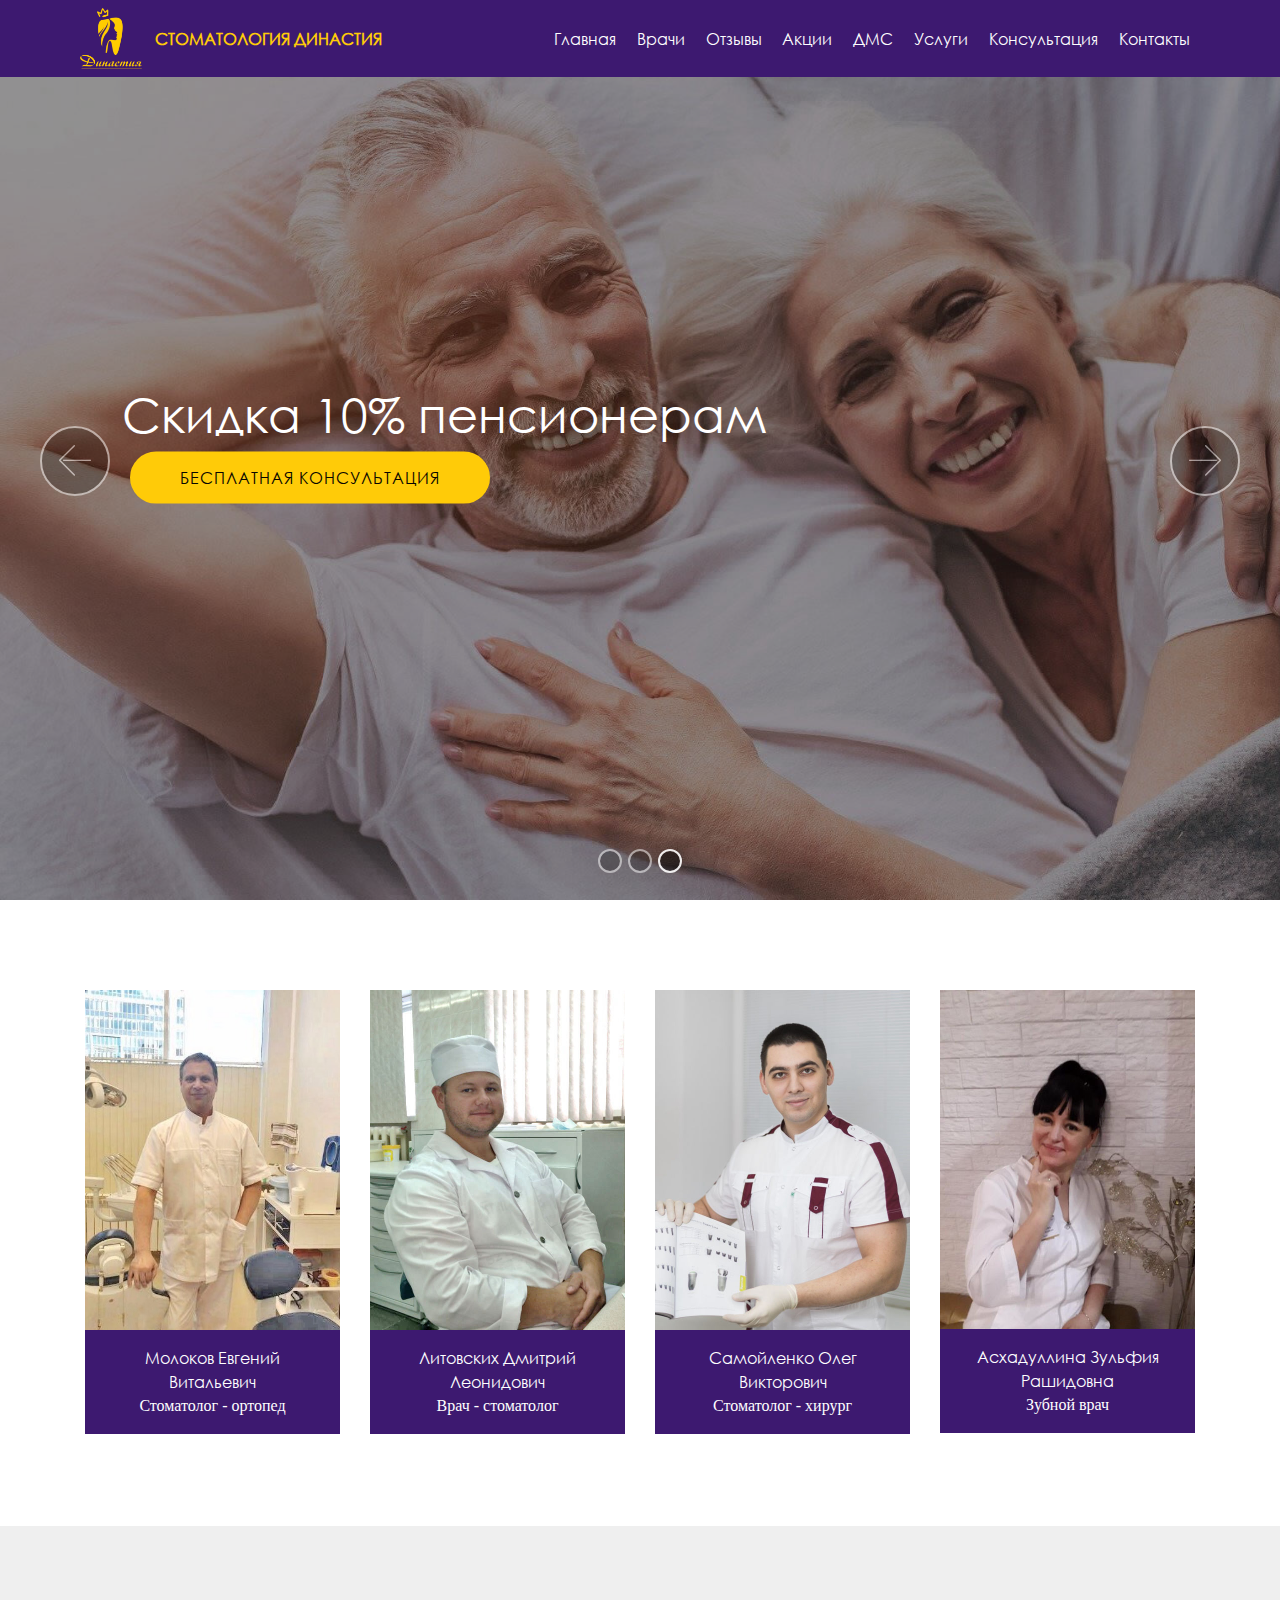
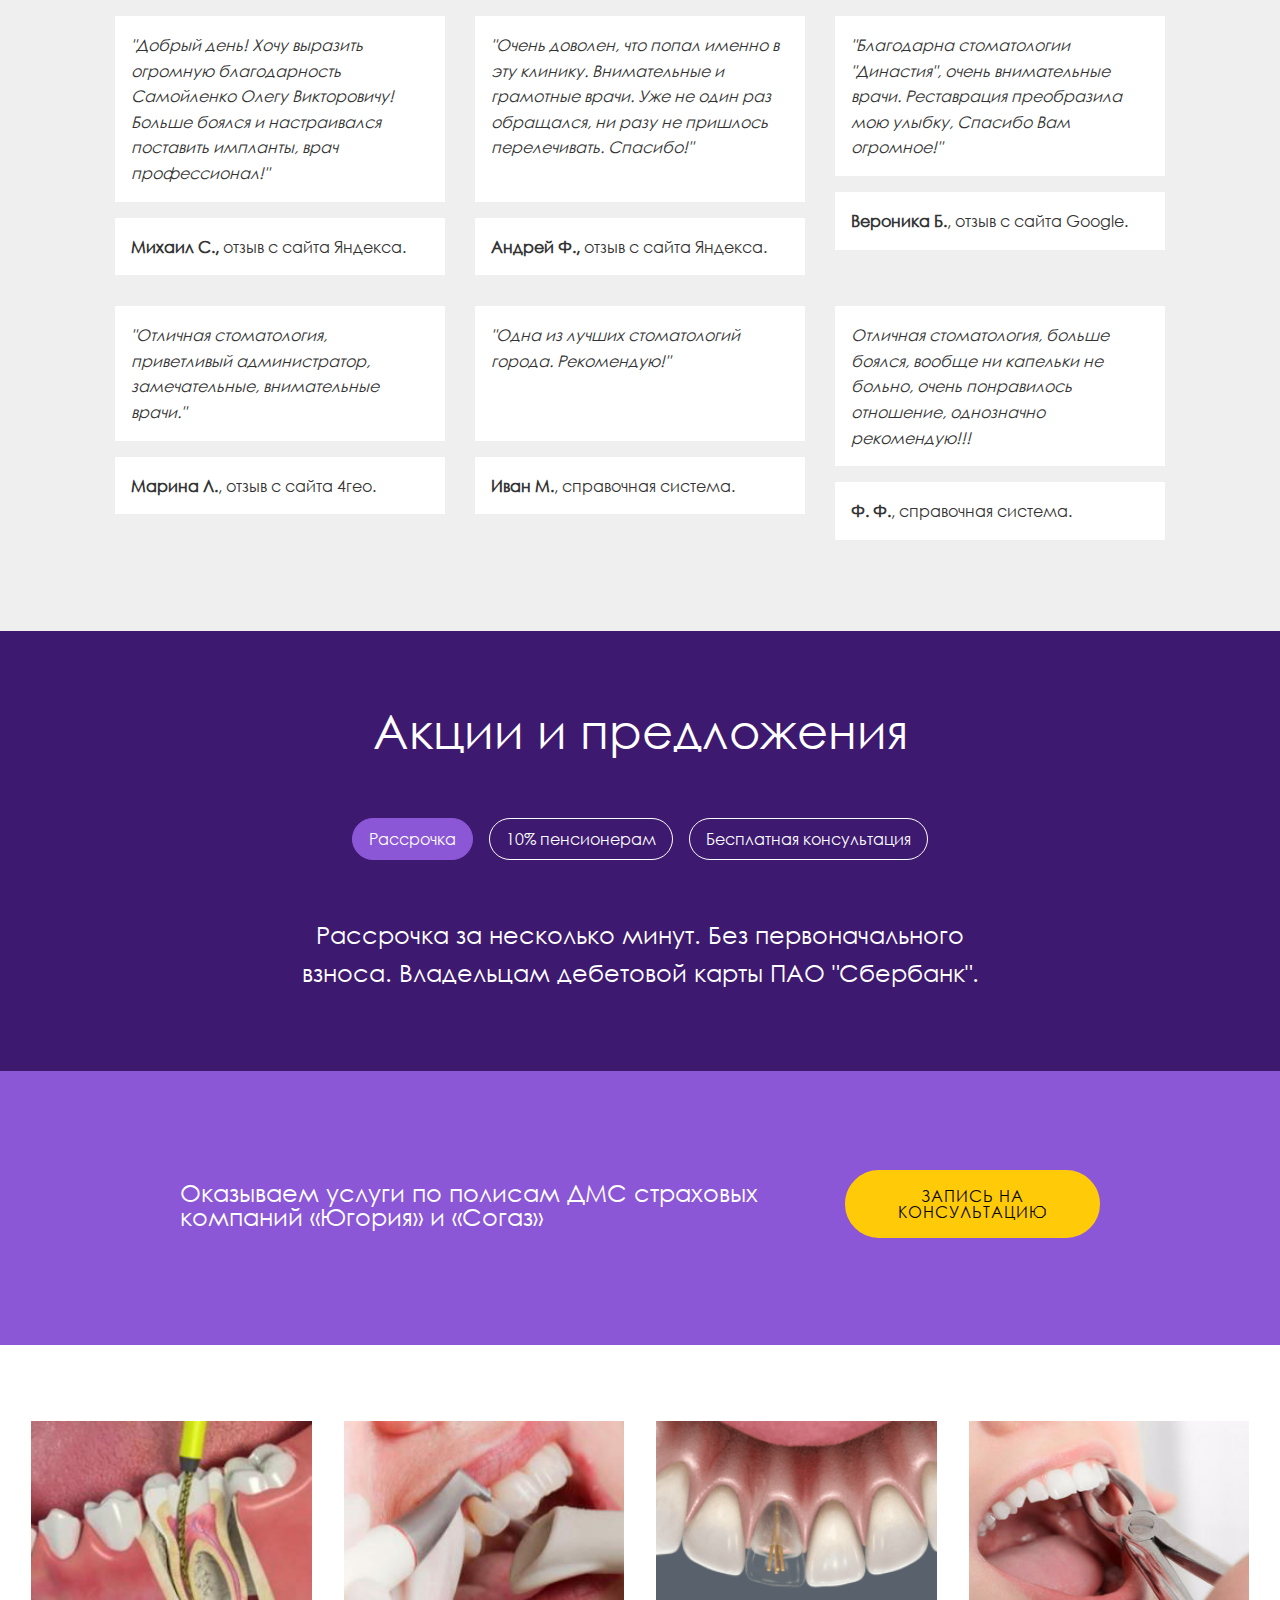
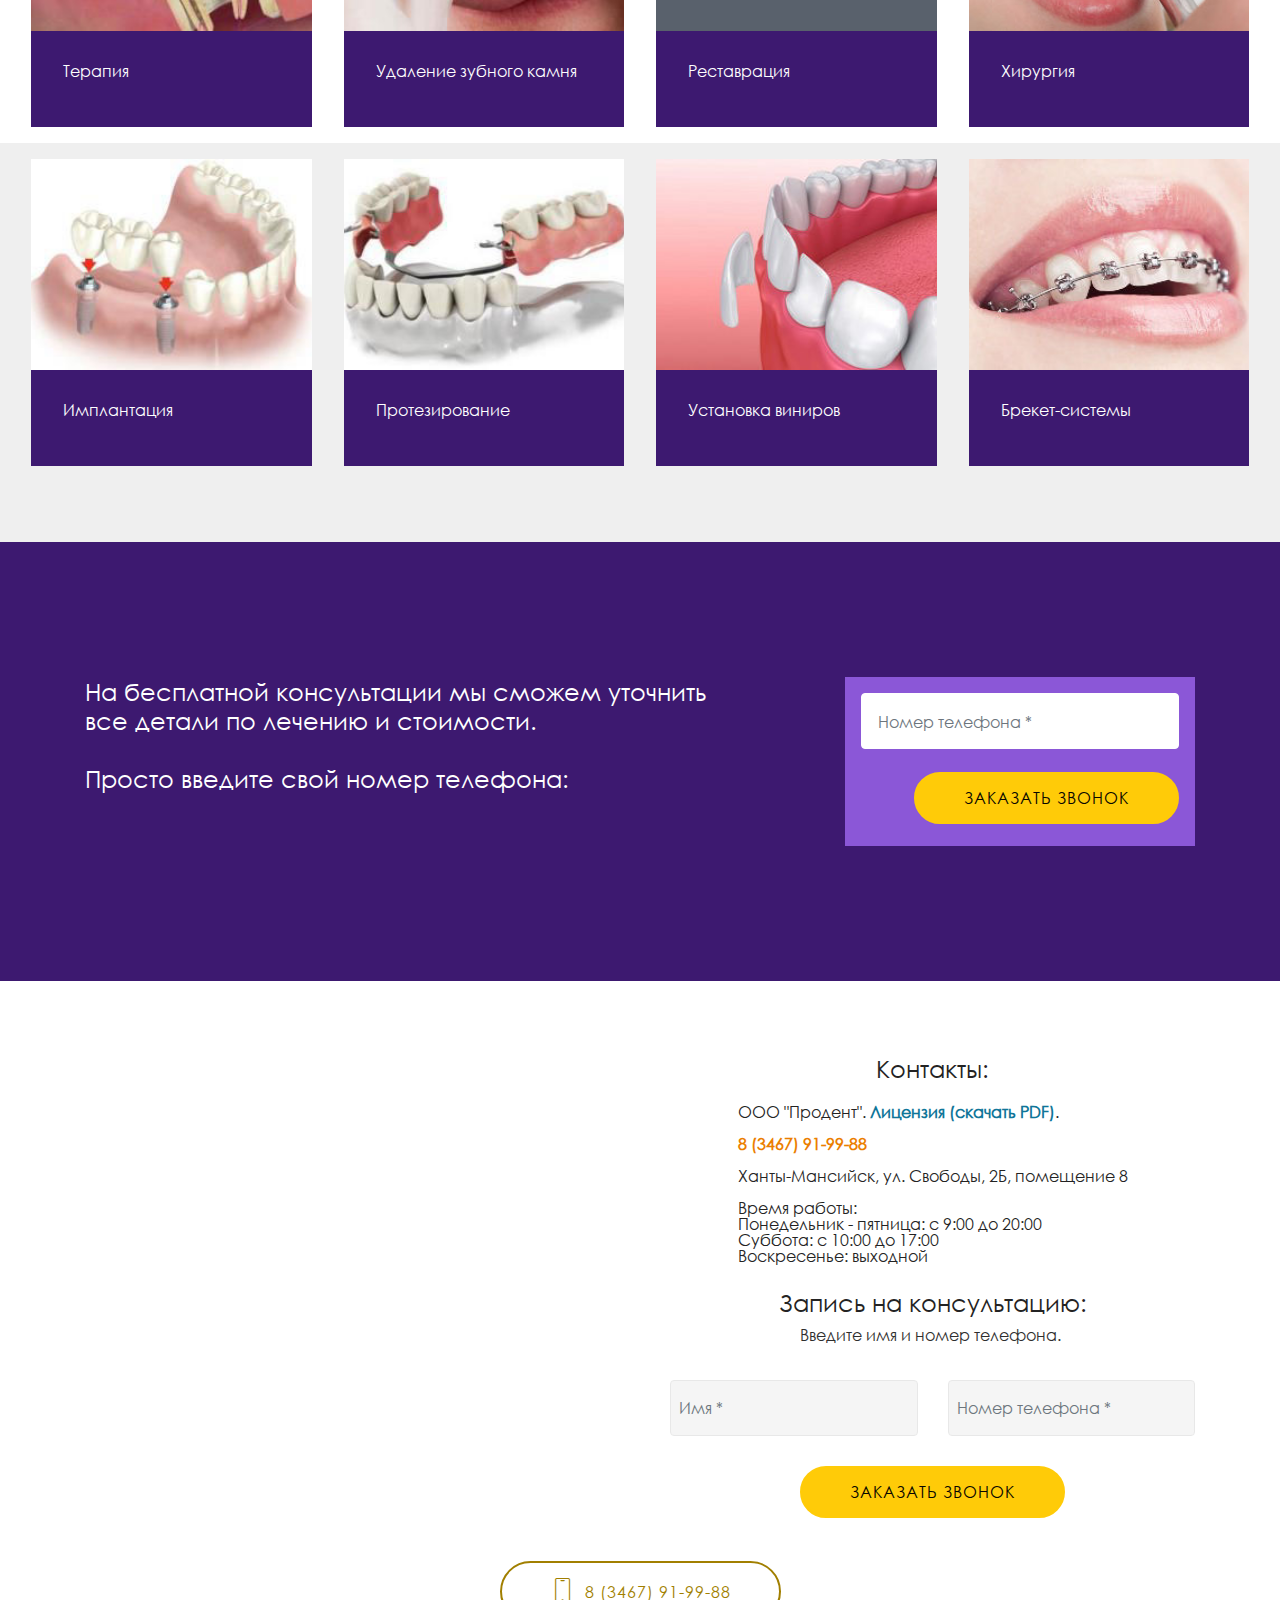
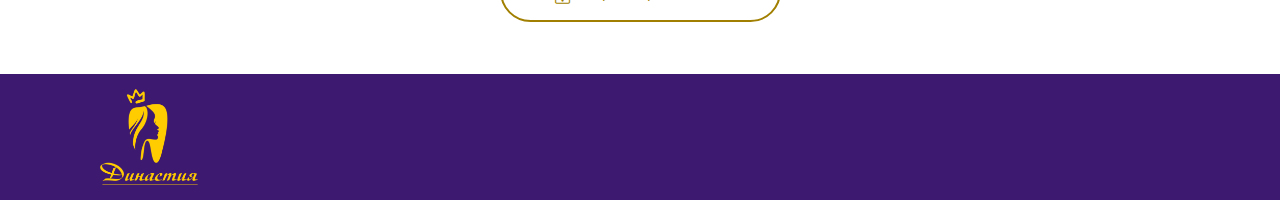
==== index.html @ ac56c7e1 "create github pages" ====
<!DOCTYPE html>
<html  >
<head>
  <!-- Site made with Mobirise Website Builder v4.12.4, https://mobirise.com -->
  <meta charset="UTF-8">
  <meta http-equiv="X-UA-Compatible" content="IE=edge">
  <meta name="generator" content="Mobirise v4.12.4, mobirise.com">
  <meta name="viewport" content="width=device-width, initial-scale=1, minimum-scale=1">
  <link rel="shortcut icon" href="assets/images/l-128x133-3.png" type="image/x-icon">
  <meta name="description" content="Ханты-Мансийская стоматология "Династия" предоставляет услуги по терапии, хирургии, ортопедии и ортодонтии на современном обрудовании с применением качественных материалов.">
  
  
  <title>Стоматология "Династия" Ханты-Мансийск</title>
  <link rel="stylesheet" href="assets/web/assets/mobirise-icons/mobirise-icons.css">
  <link rel="stylesheet" href="assets/bootstrap/css/bootstrap.min.css">
  <link rel="stylesheet" href="assets/bootstrap/css/bootstrap-grid.min.css">
  <link rel="stylesheet" href="assets/bootstrap/css/bootstrap-reboot.min.css">
  <link rel="stylesheet" href="assets/dropdown/css/style.css">
  <link rel="stylesheet" href="assets/tether/tether.min.css">
  <link rel="stylesheet" href="assets/socicon/css/styles.css">
  <link rel="stylesheet" href="assets/theme/css/style.css">
  <link href="assets/fonts/style.css" rel="stylesheet">
  <link rel="preload" as="style" href="assets/mobirise/css/mbr-additional.css"><link rel="stylesheet" href="assets/mobirise/css/mbr-additional.css" type="text/css">
  
  
  
</head>
<body>

<!-- Analytics -->
<!-- Yandex.Metrika counter -->
<script type="text/javascript" >
   (function(m,e,t,r,i,k,a){m[i]=m[i]||function(){(m[i].a=m[i].a||[]).push(arguments)};
   m[i].l=1*new Date();k=e.createElement(t),a=e.getElementsByTagName(t)[0],k.async=1,k.src=r,a.parentNode.insertBefore(k,a)})
   (window, document, "script", "https://mc.yandex.ru/metrika/tag.js", "ym");

   ym(54310071, "init", {
        clickmap:true,
        trackLinks:true,
        accurateTrackBounce:true,
        webvisor:true,
        ecommerce:"dataLayer"
   });
</script>
<noscript><div><img src="https://mc.yandex.ru/watch/54310071" style="position:absolute; left:-9999px;" alt="" /></div></noscript>
<!-- /Yandex.Metrika counter -->
<!-- /Analytics -->


  <section class="menu cid-rsvUxmmOq2" once="menu" id="menu1-9">

    

    <nav class="navbar navbar-expand beta-menu navbar-dropdown align-items-center navbar-fixed-top navbar-toggleable-sm">
        <button class="navbar-toggler navbar-toggler-right" type="button" data-toggle="collapse" data-target="#navbarSupportedContent" aria-controls="navbarSupportedContent" aria-expanded="false" aria-label="Toggle navigation">
            <div class="hamburger">
                <span></span>
                <span></span>
                <span></span>
                <span></span>
            </div>
        </button>
        <div class="menu-logo">
            <div class="navbar-brand">
                <span class="navbar-logo">
                    <a href="#top">
                         <img src="assets/images/yellow-122x120.png" alt="Mobirise" title="" style="height: 3.8rem;">
                    </a>
                </span>
                <span class="navbar-caption-wrap"><a class="navbar-caption text-success display-4" href="#top">
                        СТОМАТОЛОГИЯ ДИНАСТИЯ</a></span>
            </div>
        </div>
        <div class="collapse navbar-collapse" id="navbarSupportedContent">
            <ul class="navbar-nav nav-dropdown nav-right" data-app-modern-menu="true"><li class="nav-item"><a class="nav-link link text-primary display-4" href="index.html#top">Главная</a></li><li class="nav-item"><a class="nav-link link text-primary display-4" href="index.html#team1-4o">
                        
                        Врачи</a></li><li class="nav-item"><a class="nav-link link text-primary display-4" href="index.html#content14-9k">Отзывы</a></li><li class="nav-item"><a class="nav-link link text-primary display-4" href="index.html#tabs1-3w">Акции</a></li><li class="nav-item"><a class="nav-link link text-primary display-4" href="index.html#info1-3p">ДМС</a></li><li class="nav-item"><a class="nav-link link text-primary display-4" href="index.html#features17-aa">Услуги</a></li>
                <li class="nav-item">
                    <a class="nav-link link text-primary display-4" href="index.html#header15-91">Консультация</a>
                </li><li class="nav-item"><a class="nav-link link text-primary display-4" href="index.html#form4-2l">
                        
                        Контакты</a></li></ul>
            
        </div>
    </nav>
</section>

<section class="engine"><a href="https://mobirise.info/u">bootstrap website templates</a></section><section class="carousel slide cid-s3w0rxZr0R" data-interval="false" id="slider1-9s">

    

    <div class="full-screen"><div class="mbr-slider slide carousel" data-keyboard="false" data-ride="carousel" data-interval="8000" data-pause="hover"><ol class="carousel-indicators"><li data-app-prevent-settings="" data-target="#slider1-9s" data-slide-to="0"></li><li data-app-prevent-settings="" data-target="#slider1-9s" data-slide-to="1"></li><li data-app-prevent-settings="" data-target="#slider1-9s" class=" active" data-slide-to="2"></li></ol><div class="carousel-inner" role="listbox"><div class="carousel-item slider-fullscreen-image" data-bg-video-slide="false" style="background-image: url(assets/images/pano01-1921x1080.jpg);"><div class="container container-slide"><div class="image_wrapper"><div class="mbr-overlay" style="opacity: 0.4; background-color: rgb(35, 35, 35);"></div><img src="assets/images/pano01-1921x1080.jpg" alt="" title=""><div class="carousel-caption justify-content-center"><div class="col-10 align-left"><h2 class="mbr-fonts-style display-2">Стоматология в Ханты-Мансийске</h2><p class="lead mbr-text mbr-fonts-style display-5">Качественное и безопасное лечение.</p><div class="mbr-section-btn" buttons="0"><a class="btn display-4 btn-danger" href="index.html#header15-91">БЕСПЛАТНАЯ КОНСУЛЬТАЦИЯ</a>  </div></div></div></div></div></div><div class="carousel-item slider-fullscreen-image" data-bg-video-slide="false" style="background-image: url(assets/images/mbr-1-1920x1280.jpg);"><div class="container container-slide"><div class="image_wrapper"><div class="mbr-overlay" style="opacity: 0.5; background-color: rgb(35, 35, 35);"></div><img src="assets/images/mbr-1-1920x1280.jpg" alt="" title=""><div class="carousel-caption justify-content-center"><div class="col-10 align-left"><h2 class="mbr-fonts-style display-2">Рассрочка за несколько минут</h2><p class="lead mbr-text mbr-fonts-style display-5">Владельцам дебетовой карты ПАО "Сбербанк".<br></p><div class="mbr-section-btn" buttons="0"><a class="btn display-4 btn-success" href="index.html#header15-91">БЕСПЛАТНАЯ КОНСУЛЬТАЦИЯ</a> </div></div></div></div></div></div><div class="carousel-item slider-fullscreen-image active" data-bg-video-slide="false" style="background-image: url(assets/images/mbr-jpg-1906x1070.jpg);"><div class="container container-slide"><div class="image_wrapper"><div class="mbr-overlay" style="opacity: 0.5; background-color: rgb(35, 35, 35);"></div><img src="assets/images/mbr-jpg-1906x1070.jpg" alt="" title=""><div class="carousel-caption justify-content-center"><div class="col-10 align-left"><h2 class="mbr-fonts-style display-2">Скидка 10% пенсионерам</h2><div class="mbr-section-btn" buttons="0"><a class="btn display-4 btn-danger" href="index.html#header15-91">БЕСПЛАТНАЯ КОНСУЛЬТАЦИЯ</a> </div></div></div></div></div></div></div><a data-app-prevent-settings="" class="carousel-control carousel-control-prev" role="button" data-slide="prev" href="#slider1-9s"><span aria-hidden="true" class="mbri-left mbr-iconfont"></span><span class="sr-only">Previous</span></a><a data-app-prevent-settings="" class="carousel-control carousel-control-next" role="button" data-slide="next" href="#slider1-9s"><span aria-hidden="true" class="mbri-right mbr-iconfont"></span><span class="sr-only">Next</span></a></div></div>

</section>

<section class="team1 cid-rujIqwQCPp" id="team1-4o">
    
    
    
    <div class="container align-center">
        
        
        <div class="row media-row">
            
        <div class="team-item col-lg-3 col-md-6">
                <div class="item-image">
                    <img src="assets/images/photo-2020-07-01-15-56-41-510x680.jpeg" alt="Стоматолог ортопед Молоков Ханты-Мансийск" title="Стоматолог ортопед Молоков Ханты-Мансийск">
                </div>
                <div class="item-caption py-3">
                    <div class="item-name px-2">
                        <p class="mbr-fonts-style display-7">Молоков Евгений<br>Витальевич</p>
                    </div>
                    <div class="item-role px-2">
                        <p>Стоматолог - ортопед</p>
                    </div>
                    
                </div>
            </div><div class="team-item col-lg-3 col-md-6">
                <div class="item-image">
                    <img src="assets/images/v2-510x680.jpg" alt="Стоматолог Литовских Ханты-Мансийск" title="Стоматолог Литовских Ханты-Мансийск">
                </div>
                <div class="item-caption py-3">
                    <div class="item-name px-2">
                        <p class="mbr-fonts-style display-7">
                           Литовских Дмитрий Леонидович</p>
                    </div>
                    <div class="item-role px-2">
                        <p>Врач - стоматолог</p>
                    </div>
                    
                </div>
            </div><div class="team-item col-lg-3 col-md-6">
                <div class="item-image">
                    <img src="assets/images/1559738907759-img-4008-8-510x680.jpg" alt="Стоматолог хирург Самойленко Ханты-Мансийск" title="Стоматолог хирург Самойленко Ханты-Мансийск">
                </div>
                <div class="item-caption py-3">
                    <div class="item-name px-2">
                        <p class="mbr-fonts-style display-7">
                           Самойленко Олег Викторович</p>
                    </div>
                    <div class="item-role px-2">
                        <p>Стоматолог - хирург</p>
                    </div>
                    
                </div>
            </div><div class="team-item col-lg-3 col-md-6">
                <div class="item-image">
                    <img src="assets/images/whatsapp-image-2019-06-05-at-08.11.50-510x680.jpg" alt="" title="">
                </div>
                <div class="item-caption py-3">
                    <div class="item-name px-2">
                        <p class="mbr-fonts-style display-7">
                           Асхадуллина Зульфия Рашидовна</p>
                    </div>
                    <div class="item-role px-2">
                        <p>Зубной врач</p>
                    </div>
                    
                </div>
            </div></div>    
    </div>
</section>

<section class="mbr-section article content14 cid-s3tU3yIdiC" id="content14-9k">
      
     

    <div class="container">
        <div class="media-container-row">
            <div class="row col-12 col-md-12">
                <div class="col-12 mbr-text mbr-fonts-style col-md-4 display-7">
                     <p class="p-3"><em>"Добрый день! Хочу выразить огромную благодарность Самойленко Олегу Викторовичу! Больше боялся и настраивался поставить импланты, врач профессионал!"</em></p><p class="p-3"><strong>Михаил С., </strong>отзыв с сайта Яндекса.</p>
                </div>
                <div class="col-12 mbr-text mbr-fonts-style display-7 col-md-4">
                     <p class="p-3"><em>"Очень доволен, что попал именно в эту клинику. Внимательные и грамотные врачи. Уже не один раз обращался, ни разу не пришлось перелечивать. Спасибо!" &nbsp;</em><em> &nbsp; &nbsp; &nbsp; &nbsp; &nbsp; &nbsp; &nbsp; &nbsp;</em> &nbsp; &nbsp;&nbsp;&nbsp;&nbsp;&nbsp;&nbsp;&nbsp;&nbsp;&nbsp;&nbsp;&nbsp;&nbsp;&nbsp;&nbsp;&nbsp;&nbsp;<span style="font-size: 1rem;"><em>
</em></span></p><p class="p-3"><strong>Андрей Ф., </strong>отзыв с сайта Яндекса.</p>
                </div>
                <div class="col-12 col-md-4 mbr-text mbr-fonts-style display-7">
                     <p class="p-3"><span style="font-size: 1rem;"><em>"Благодарна стоматологии "Династия", очень внимательные врачи. Реставрация преобразила мою улыбку, Спасибо Вам огромное!" &nbsp; &nbsp; &nbsp; &nbsp; &nbsp; &nbsp; &nbsp; &nbsp; &nbsp; &nbsp; &nbsp; &nbsp; &nbsp; &nbsp; &nbsp; &nbsp; &nbsp; &nbsp; &nbsp; &nbsp; &nbsp; &nbsp; &nbsp; &nbsp;</em></span></p><p class="p-3"><strong>Вероника Б.</strong><span style="font-size: 1rem;">, отзыв с сайта Google.</span><br></p>
                </div>
            </div>
        </div>
    </div>
</section>

<section class="mbr-section article content14 cid-s3u3cCU9gV" id="content14-9p">
      
     

    <div class="container">
        <div class="media-container-row">
            <div class="row col-12 col-md-12">
                <div class="col-12 mbr-text mbr-fonts-style col-md-4 display-7">
                     <p class="p-3"><em>"Отличная стоматология, приветливый адм</em><span style="font-size: 1rem;"><em>инистратор, замечательные, внимательные врачи." &nbsp; &nbsp; &nbsp; &nbsp; &nbsp; &nbsp; &nbsp; &nbsp; &nbsp; &nbsp; &nbsp; &nbsp; &nbsp; &nbsp; &nbsp; &nbsp; &nbsp; &nbsp; &nbsp; &nbsp; &nbsp; &nbsp; &nbsp; &nbsp; &nbsp; &nbsp; &nbsp;&nbsp;</em></span></p><p class="p-3"><strong>Марина Л.</strong>, отзыв с сайта 4гео.</p>
                </div>
                <div class="col-12 mbr-text mbr-fonts-style display-7 col-md-4">
                     <p class="p-3"><em>"Одна из лучших стоматологий города. Рекомендую!" &nbsp;</em> &nbsp; &nbsp; &nbsp; &nbsp; &nbsp; &nbsp; &nbsp; &nbsp; &nbsp; &nbsp; &nbsp; &nbsp; &nbsp; &nbsp; &nbsp; &nbsp; &nbsp; &nbsp; &nbsp; &nbsp; &nbsp; &nbsp; &nbsp; &nbsp; &nbsp; &nbsp; &nbsp; &nbsp; &nbsp; &nbsp; &nbsp; &nbsp; &nbsp; &nbsp; &nbsp; &nbsp; &nbsp; &nbsp; &nbsp; &nbsp; &nbsp; &nbsp; &nbsp; &nbsp; &nbsp; &nbsp; &nbsp; &nbsp; &nbsp; &nbsp; &nbsp; &nbsp; &nbsp; &nbsp; &nbsp; &nbsp; &nbsp; &nbsp; &nbsp; &nbsp; &nbsp; &nbsp; &nbsp; &nbsp; &nbsp; &nbsp; &nbsp; &nbsp; &nbsp; &nbsp; &nbsp; &nbsp; &nbsp; &nbsp; &nbsp; &nbsp; &nbsp; &nbsp; &nbsp;&nbsp;</p><p class="p-3"><strong>Иван М.</strong>, справочная система.</p>
                </div>
                <div class="col-12 col-md-4 mbr-text mbr-fonts-style display-7">
                     <p class="p-3"><em>Отличная стоматология, больше боялся, вообще ни капельки не больно, очень понравилось отношение, однозначно рекомендую!!!</em></p><p class="p-3"><strong>Ф. Ф.</strong>, справочная система.</p>
                </div>
            </div>
        </div>
    </div>
</section>

<section class="tabs1 cid-rsOUcvdQae" id="tabs1-3w">

    

    
    <div class="container">
        <h2 class="mbr-white align-center pb-5 mbr-fonts-style mbr-bold display-2"><span style="font-weight: normal;">Акции и предложения</span></h2>
        <div class="media-container-row">
            <div class="col-12 col-md-8">
                <ul class="nav nav-tabs" role="tablist">
                    <li class="nav-item"><a class="nav-link mbr-fonts-style show active display-7" role="tab" data-toggle="tab" href="#tabs1-3w_tab0" aria-selected="true">
                            Рассрочка</a></li>
                    <li class="nav-item"><a class="nav-link mbr-fonts-style show active display-7" role="tab" data-toggle="tab" href="#tabs1-3w_tab1" aria-selected="true">
                            10% пенсионерам</a></li>
                    <li class="nav-item"><a class="nav-link mbr-fonts-style show active display-7" role="tab" data-toggle="tab" href="#tabs1-3w_tab2" aria-selected="true">
                            Бесплатная консультация</a></li>
                    
                    
                    
                </ul>
                <div class="tab-content">
                    <div id="tab1" class="tab-pane in active" role="tabpanel">
                        <div class="row">
                            <div class="col-md-12">
                                <p class="mbr-text py-5 mbr-fonts-style display-5">Рассрочка за несколько минут. Без первоначального взноса. Владельцам дебетовой карты ПАО "Сбербанк".<br></p>
                            </div>
                        </div>
                    </div>
                    <div id="tab2" class="tab-pane" role="tabpanel">
                        <div class="row">
                            <div class="col-md-12">
                                <p class="mbr-text py-5 mbr-fonts-style display-5">
                                    Скидка 10% пенсионерам при предьявлении удостоверения.
                                </p>
                            </div>
                        </div>
                    </div>
                    <div id="tab3" class="tab-pane" role="tabpanel">
                        <div class="row">
                            <div class="col-md-12">
                                <p class="mbr-text py-5 mbr-fonts-style display-5">На бесплатной консультации мы сможем уточнить все детали по лечению и стоимости.</p>
                            </div>
                        </div>
                    </div>
                    
                    
                    
                </div>
            </div>
        </div>
    </div>
</section>

<section class="mbr-section info1 cid-rsDNDxTukA" id="info1-3p">

    

    
    <div class="container">
        <div class="row justify-content-center content-row">
            <div class="media-container-column title col-12 col-lg-7 col-md-6">
                
                <h2 class="align-left mbr-bold mbr-fonts-style display-5"><span style="font-weight: normal;">Оказываем услуги по полисам ДМС страховых компаний «Югория» и «Согаз»</span></h2>
            </div>
            <div class="media-container-column col-12 col-lg-3 col-md-4">
                <div class="mbr-section-btn align-right py-4"><a class="btn btn-success display-4" href="index.html#header15-91">ЗАПИСЬ НА КОНСУЛЬТАЦИЮ</a></div>
            </div>
        </div>
    </div>
</section>

<section class="features17 cid-s3TsK5h9XS" id="features17-aa">
    
    

    
    <div class="container-fluid">
        <div class="media-container-row">
            <div class="card p-3 col-12 col-md-6 col-lg-3">
                <div class="card-wrapper">
                    <div class="card-img">
                        <img src="assets/images/endodont-1-260x188.jpg" alt="Mobirise" title="">
                    </div>
                    <div class="card-box">
                        <h4 class="card-title pb-3 mbr-fonts-style display-7">Терапия</h4>
                        
                    </div>
                </div>
            </div>

            <div class="card p-3 col-12 col-md-6 col-lg-3">
                <div class="card-wrapper">
                    <div class="card-img">
                        <img src="assets/images/udal-zubn-kam-1-260x188.jpg" alt="Mobirise" title="">
                    </div>
                    <div class="card-box">
                        <h4 class="card-title pb-3 mbr-fonts-style display-7">Удаление зубного камня</h4>
                        
                    </div>
                </div>
            </div>

            <div class="card p-3 col-12 col-md-6 col-lg-3">
                <div class="card-wrapper">
                    <div class="card-img">
                        <img src="assets/images/restav3-1-260x188.png" alt="Mobirise" title="">
                    </div>
                    <div class="card-box">
                        <h4 class="card-title pb-3 mbr-fonts-style display-7">Реставрация</h4>
                        
                    </div>
                </div>
            </div>

            <div class="card p-3 col-12 col-md-6 col-lg-3">
                <div class="card-wrapper">
                    <div class="card-img">
                        <img src="assets/images/stomatologiya-hirurgiya02-1-320x220.jpg" alt="Mobirise" title="">
                    </div>
                    <div class="card-box">
                        <h4 class="card-title pb-3 mbr-fonts-style display-7">Хирургия</h4>
                        
                    </div>
                </div>
            </div>
            
            
        </div>
    </div>
</section>

<section class="features17 cid-s3TsIJ1Hjg" id="features17-a9">
    
    

    
    <div class="container-fluid">
        <div class="media-container-row">
            <div class="card p-3 col-12 col-md-6 col-lg-3">
                <div class="card-wrapper">
                    <div class="card-img">
                        <img src="assets/images/implantatsiya-zubov-1-260x188.jpg" alt="Mobirise" title="">
                    </div>
                    <div class="card-box">
                        <h4 class="card-title pb-3 mbr-fonts-style display-7">Имплантация</h4>
                        
                    </div>
                </div>
            </div>

            <div class="card p-3 col-12 col-md-6 col-lg-3">
                <div class="card-wrapper">
                    <div class="card-img">
                        <img src="assets/images/protez-1-260x188.jpg" alt="Mobirise" title="">
                    </div>
                    <div class="card-box">
                        <h4 class="card-title pb-3 mbr-fonts-style display-7">Протезирование</h4>
                        
                    </div>
                </div>
            </div>

            <div class="card p-3 col-12 col-md-6 col-lg-3">
                <div class="card-wrapper">
                    <div class="card-img">
                        <img src="assets/images/l-266x200.jpg" alt="Виниры Ханты-Мансийск" title="Виниры Стоматология Ханты-Мансийск">
                    </div>
                    <div class="card-box">
                        <h4 class="card-title pb-3 mbr-fonts-style display-7">Установка виниров</h4>
                        
                    </div>
                </div>
            </div>

            <div class="card p-3 col-12 col-md-6 col-lg-3">
                <div class="card-wrapper">
                    <div class="card-img">
                        <img src="assets/images/10l-1-285x190.jpg" alt="Mobirise" title="">
                    </div>
                    <div class="card-box">
                        <h4 class="card-title pb-3 mbr-fonts-style display-7">Брекет-системы
                        </h4>
                        
                    </div>
                </div>
            </div>
            
            
        </div>
    </div>
</section>

<section class="header15 cid-s3o87cJLS3" id="header15-91">

    

    

    <div class="container align-right">
        <div class="row">
            <div class="mbr-white col-lg-8 col-md-7 content-container">
                <h1 class="mbr-section-title mbr-bold pb-3 mbr-fonts-style display-5"><span style="font-weight: normal;">На бесплатной консультации мы сможем уточнить все детали по лечению и стоимости.</span><br><br><span style="font-weight: normal;">Просто введите свой номер телефона:</span></h1>
                
            </div>
            <div class="col-lg-4 col-md-5">
                <div class="form-container">
                    <div class="media-container-column" data-form-type="formoid">
                        <!---Formbuilder Form--->
                        <form action="https://mobirise.com/" method="POST" class="mbr-form form-with-styler" data-form-title="Mobirise Form"><input type="hidden" name="email" data-form-email="true" value="y7ZRrxlUv7waVnyolYiCoB3pRvsxL/A/ViqHI1mviwawN4+MQ64nOvwK1OlOMyJMQHLiaR5o2WWcPvu09j8si9JrFpi+0+kaUNDXBRv8HcYpQ4I/qHrLODE+GCetPpxf">
                            <div class="row">
                                <div hidden="hidden" data-form-alert="" class="alert alert-success col-12">Спасибо, мы вам позвоним.</div>
                                <div hidden="hidden" data-form-alert-danger="" class="alert alert-danger col-12">
                                </div>
                            </div>
                            <div class="dragArea row">
                                
                                
                                <div data-for="phone" class="col-md-12 form-group ">
                                    <input type="tel" name="phone" placeholder="Номер телефона *" data-form-field="Phone" class="form-control px-3 display-7" id="phone-header15-91">
                                </div>
                                
                                <div class="col-md-12 input-group-btn"><button type="submit" class="btn btn-form btn-danger display-4">ЗАКАЗАТЬ ЗВОНОК</button></div>
                            </div>
                        </form><!---Formbuilder Form--->
                    </div>
                </div>
            </div>
        </div>
    </div>
    
</section>

<section class="mbr-section form4 cid-rsChkLyU46" id="form4-2l">

    

    
    <div class="container">
        <div class="row">
            <div class="col-md-6">
                <div class="google-map"><iframe frameborder="0" style="border:0" src="https://www.google.com/maps/embed/v1/place?key=AIzaSyCx3d07zxHPLvkFBLlAR3Ng8a9wsAsGoJ8&amp;q=place_id:ChIJjcIGPvJknkMRbRdeLHgL-F4" allowfullscreen=""></iframe></div>
            </div>
            <div class="col-md-6">
                <h2 class="pb-3 align-left mbr-fonts-style display-5">Контакты:</h2>
                <div>
                    <div class="icon-block pb-3 align-left">
                        
                        <h4 class="icon-block__title align-left mbr-fonts-style display-7"><span style="font-style: normal;">ООО "Продент". <a href="assets/files/Лицензия.pdf" class="text-info"><strong>Лицензия (скачать PDF)</strong></a>.<br></span><br><span style="font-style: normal;"><a href="tel:+73467919988" class="text-warning"><strong>8 (3467) 91-99-88</strong></a></span><span style="font-style: normal;"><br>
<br>Ханты-Мансийск, ул. Свободы, 2Б, помещение 8<strong>
</strong><br>
<br>Время работы:
<br>Понедельник - пятница: с 9:00 до 20:00
<br>Суббота: с 10:00 до 17:00
<br>Воскресенье: выходной
</span><br></h4>
                    </div>
                    <div class="icon-contacts pb-3">
                        <h5 class="align-left mbr-fonts-style display-5"><div>Запись на консультацию:</div></h5>
                        <p class="mbr-text align-left mbr-fonts-style display-7">Введите имя и номер телефона.&nbsp;<br></p>
                    </div>
                </div>
                <div data-form-type="formoid">
                    <!---Formbuilder Form--->
                    <form action="https://mobirise.com/" method="POST" class="mbr-form form-with-styler" data-form-title="Mobirise Form"><input type="hidden" name="email" data-form-email="true" value="GojaxmbTXFOgH6D4zpTGb9xIEeAVkEnUIHbpbGgIX0EaySPFy1fDebBNLSTsQTXD2QrhujxePHY/Zbz6P9ccx2kCjdn4T+vmrzwJ0lwst0J4H9oSze2tycn8ejLOKi6s">
                        <div class="row">
                            <div hidden="hidden" data-form-alert="" class="alert alert-success col-12">Спасибо, мы вам позвоним.</div>
                            <div hidden="hidden" data-form-alert-danger="" class="alert alert-danger col-12">
                            </div>
                        </div>
                        <div class="dragArea row">
                            <div class="col-md-6  form-group" data-for="name">
                                <input type="text" name="name" placeholder="Имя *" data-form-field="Name" required="required" class="form-control input display-7" id="name-form4-2l">
                            </div>
                            <div class="col-md-6  form-group" data-for="phone">
                                <input type="text" name="phone" placeholder="Номер телефона *" data-form-field="Phone" required="required" class="form-control input display-7" id="phone-form4-2l">
                            </div>
                            
                            
                            <div class="col-md-12 input-group-btn  mt-2 align-center"><button type="submit" class="btn btn-form btn-danger display-4">ЗАКАЗАТЬ ЗВОНОК</button></div>
                        </div>
                    </form><!---Formbuilder Form--->
                </div>
            </div>
        </div>
    </div>
</section>

<section class="mbr-section content8 cid-s3hT26A2me" id="content8-7j">

    

    <div class="container">
        <div class="media-container-row title">
            <div class="col-12 col-md-8">
                <div class="mbr-section-btn align-center"><a class="btn btn-danger-outline display-4" href="tel:+73467919988 "><span class="mbri-mobile mbr-iconfont mbr-iconfont-btn"></span>8 (3467) 91-99-88 </a></div>
            </div>
        </div>
    </div>
</section>

<section class="cid-s3whlRFXHu" id="footer5-9t">

    

    

    <div class="container">
        <div class="media-container-row">
            <div class="col-md-3">
                <div class="media-wrap">
                    <a href="#top">
                       <img src="assets/images/yellow-192x188.png" alt="Стоматология Династия Ханты-Мансийск" title="Стоматология Династия Ханты-Мансийск">
                    </a>
                </div>
            </div>
            <div class="col-md-9">
                <p class="mbr-text align-right links mbr-fonts-style display-7"></p>
            </div>
        </div>
        
    </div>
</section>


  <script src="assets/web/assets/jquery/jquery.min.js"></script>
  <script src="assets/popper/popper.min.js"></script>
  <script src="assets/bootstrap/js/bootstrap.min.js"></script>
  <script src="assets/smoothscroll/smooth-scroll.js"></script>
  <script src="assets/ytplayer/jquery.mb.ytplayer.min.js"></script>
  <script src="assets/vimeoplayer/jquery.mb.vimeo_player.js"></script>
  <script src="assets/bootstrapcarouselswipe/bootstrap-carousel-swipe.js"></script>
  <script src="assets/mbr-tabs/mbr-tabs.js"></script>
  <script src="assets/dropdown/js/nav-dropdown.js"></script>
  <script src="assets/dropdown/js/navbar-dropdown.js"></script>
  <script src="assets/touchswipe/jquery.touch-swipe.min.js"></script>
  <script src="assets/tether/tether.min.js"></script>
  <script src="assets/theme/js/script.js"></script>
  <script src="assets/formoid/formoid.min.js"></script>
  <script src="assets/slidervideo/script.js"></script>
  
  
 <div id="scrollToTop" class="scrollToTop mbr-arrow-up"><a style="text-align: center;"><i class="mbr-arrow-up-icon mbr-arrow-up-icon-cm cm-icon cm-icon-smallarrow-up"></i></a></div>
  </body>
</html>
---- assets/web/assets/mobirise-icons/mobirise-icons.css ----
@font-face {
  font-family: 'MobiriseIcons';
  src:  url('mobirise-icons.eot?spat4u');
  src:  url('mobirise-icons.eot?spat4u#iefix') format('embedded-opentype'),
    url('mobirise-icons.ttf?spat4u') format('truetype'),
    url('mobirise-icons.woff?spat4u') format('woff'),
    url('mobirise-icons.svg?spat4u#MobiriseIcons') format('svg');
  font-weight: normal;
  font-style: normal;
  font-display: swap;
}

[class^="mbri-"], [class*=" mbri-"] {
  /* use !important to prevent issues with browser extensions that change fonts */
  font-family: MobiriseIcons !important;
  speak: none;
  font-style: normal;
  font-weight: normal;
  font-variant: normal;
  text-transform: none;
  line-height: 1;

  /* Better Font Rendering =========== */
  -webkit-font-smoothing: antialiased;
  -moz-osx-font-smoothing: grayscale;
}

.mbri-add-submenu:before {
  content: "\e900";
}
.mbri-alert:before {
  content: "\e901";
}
.mbri-align-center:before {
  content: "\e902";
}
.mbri-align-justify:before {
  content: "\e903";
}
.mbri-align-left:before {
  content: "\e904";
}
.mbri-align-right:before {
  content: "\e905";
}
.mbri-android:before {
  content: "\e906";
}
.mbri-apple:before {
  content: "\e907";
}
.mbri-arrow-down:before {
  content: "\e908";
}
.mbri-arrow-next:before {
  content: "\e909";
}
.mbri-arrow-prev:before {
  content: "\e90a";
}
.mbri-arrow-up:before {
  content: "\e90b";
}
.mbri-bold:before {
  content: "\e90c";
}
.mbri-bookmark:before {
  content: "\e90d";
}
.mbri-bootstrap:before {
  content: "\e90e";
}
.mbri-briefcase:before {
  content: "\e90f";
}
.mbri-browse:before {
  content: "\e910";
}
.mbri-bulleted-list:before {
  content: "\e911";
}
.mbri-calendar:before {
  content: "\e912";
}
.mbri-camera:before {
  content: "\e913";
}
.mbri-cart-add:before {
  content: "\e914";
}
.mbri-cart-full:before {
  content: "\e915";
}
.mbri-cash:before {
  content: "\e916";
}
.mbri-change-style:before {
  content: "\e917";
}
.mbri-chat:before {
  content: "\e918";
}
.mbri-clock:before {
  content: "\e919";
}
.mbri-close:before {
  content: "\e91a";
}
.mbri-cloud:before {
  content: "\e91b";
}
.mbri-code:before {
  content: "\e91c";
}
.mbri-contact-form:before {
  content: "\e91d";
}
.mbri-credit-card:before {
  content: "\e91e";
}
.mbri-cursor-click:before {
  content: "\e91f";
}
.mbri-cust-feedback:before {
  content: "\e920";
}
.mbri-database:before {
  content: "\e921";
}
.mbri-delivery:before {
  content: "\e922";
}
.mbri-desktop:before {
  content: "\e923";
}
.mbri-devices:before {
  content: "\e924";
}
.mbri-down:before {
  content: "\e925";
}
.mbri-download:before {
  content: "\e989";
}
.mbri-drag-n-drop:before {
  content: "\e927";
}
.mbri-drag-n-drop2:before {
  content: "\e928";
}
.mbri-edit:before {
  content: "\e929";
}
.mbri-edit2:before {
  content: "\e92a";
}
.mbri-error:before {
  content: "\e92b";
}
.mbri-extension:before {
  content: "\e92c";
}
.mbri-features:before {
  content: "\e92d";
}
.mbri-file:before {
  content: "\e92e";
}
.mbri-flag:before {
  content: "\e92f";
}
.mbri-folder:before {
  content: "\e930";
}
.mbri-gift:before {
  content: "\e931";
}
.mbri-github:before {
  content: "\e932";
}
.mbri-globe:before {
  content: "\e933";
}
.mbri-globe-2:before {
  content: "\e934";
}
.mbri-growing-chart:before {
  content: "\e935";
}
.mbri-hearth:before {
  content: "\e936";
}
.mbri-help:before {
  content: "\e937";
}
.mbri-home:before {
  content: "\e938";
}
.mbri-hot-cup:before {
  content: "\e939";
}
.mbri-idea:before {
  content: "\e93a";
}
.mbri-image-gallery:before {
  content: "\e93b";
}
.mbri-image-slider:before {
  content: "\e93c";
}
.mbri-info:before {
  content: "\e93d";
}
.mbri-italic:before {
  content: "\e93e";
}
.mbri-key:before {
  content: "\e93f";
}
.mbri-laptop:before {
  content: "\e940";
}
.mbri-layers:before {
  content: "\e941";
}
.mbri-left-right:before {
  content: "\e942";
}
.mbri-left:before {
  content: "\e943";
}
.mbri-letter:before {
  content: "\e944";
}
.mbri-like:before {
  content: "\e945";
}
.mbri-link:before {
  content: "\e946";
}
.mbri-lock:before {
  content: "\e947";
}
.mbri-login:before {
  content: "\e948";
}
.mbri-logout:before {
  content: "\e949";
}
.mbri-magic-stick:before {
  content: "\e94a";
}
.mbri-map-pin:before {
  content: "\e94b";
}
.mbri-menu:before {
  content: "\e94c";
}
.mbri-mobile:before {
  content: "\e94d";
}
.mbri-mobile2:before {
  content: "\e94e";
}
.mbri-mobirise:before {
  content: "\e94f";
}
.mbri-more-horizontal:before {
  content: "\e950";
}
.mbri-more-vertical:before {
  content: "\e951";
}
.mbri-music:before {
  content: "\e952";
}
.mbri-new-file:before {
  content: "\e953";
}
.mbri-numbered-list:before {
  content: "\e954";
}
.mbri-opened-folder:before {
  content: "\e955";
}
.mbri-pages:before {
  content: "\e956";
}
.mbri-paper-plane:before {
  content: "\e957";
}
.mbri-paperclip:before {
  content: "\e958";
}
.mbri-photo:before {
  content: "\e959";
}
.mbri-photos:before {
  content: "\e95a";
}
.mbri-pin:before {
  content: "\e95b";
}
.mbri-play:before {
  content: "\e95c";
}
.mbri-plus:before {
  content: "\e95d";
}
.mbri-preview:before {
  content: "\e95e";
}
.mbri-print:before {
  content: "\e95f";
}
.mbri-protect:before {
  content: "\e960";
}
.mbri-question:before {
  content: "\e961";
}
.mbri-quote-left:before {
  content: "\e962";
}
.mbri-quote-right:before {
  content: "\e963";
}
.mbri-refresh:before {
  content: "\e964";
}
.mbri-responsive:before {
  content: "\e965";
}
.mbri-right:before {
  content: "\e966";
}
.mbri-rocket:before {
  content: "\e967";
}
.mbri-sad-face:before {
  content: "\e968";
}
.mbri-sale:before {
  content: "\e969";
}
.mbri-save:before {
  content: "\e96a";
}
.mbri-search:before {
  content: "\e96b";
}
.mbri-setting:before {
  content: "\e96c";
}
.mbri-setting2:before {
  content: "\e96d";
}
.mbri-setting3:before {
  content: "\e96e";
}
.mbri-share:before {
  content: "\e96f";
}
.mbri-shopping-bag:before {
  content: "\e970";
}
.mbri-shopping-basket:before {
  content: "\e971";
}
.mbri-shopping-cart:before {
  content: "\e972";
}
.mbri-sites:before {
  content: "\e973";
}
.mbri-smile-face:before {
  content: "\e974";
}
.mbri-speed:before {
  content: "\e975";
}
.mbri-star:before {
  content: "\e976";
}
.mbri-success:before {
  content: "\e977";
}
.mbri-sun:before {
  content: "\e978";
}
.mbri-sun2:before {
  content: "\e979";
}
.mbri-tablet:before {
  content: "\e97a";
}
.mbri-tablet-vertical:before {
  content: "\e97b";
}
.mbri-target:before {
  content: "\e97c";
}
.mbri-timer:before {
  content: "\e97d";
}
.mbri-to-ftp:before {
  content: "\e97e";
}
.mbri-to-local-drive:before {
  content: "\e97f";
}
.mbri-touch-swipe:before {
  content: "\e980";
}
.mbri-touch:before {
  content: "\e981";
}
.mbri-trash:before {
  content: "\e982";
}
.mbri-underline:before {
  content: "\e983";
}
.mbri-unlink:before {
  content: "\e984";
}
.mbri-unlock:before {
  content: "\e985";
}
.mbri-up-down:before {
  content: "\e986";
}
.mbri-up:before {
  content: "\e987";
}
.mbri-update:before {
  content: "\e988";
}
.mbri-upload:before {
 content: "\e926"; 
}
.mbri-user:before {
  content: "\e98a";
}
.mbri-user2:before {
  content: "\e98b";
}
.mbri-users:before {
  content: "\e98c";
}
.mbri-video:before {
  content: "\e98d";
}
.mbri-video-play:before {
  content: "\e98e";
}
.mbri-watch:before {
  content: "\e98f";
}
.mbri-website-theme:before {
  content: "\e990";
}
.mbri-wifi:before {
  content: "\e991";
}
.mbri-windows:before {
  content: "\e992";
}
.mbri-zoom-out:before {
  content: "\e993";
}
.mbri-redo:before {
  content: "\e994";
}
.mbri-undo:before {
  content: "\e995";
}
---- assets/dropdown/css/style.css ----
.navbar-dropdown {
  left: 0;
  padding: 0;
  position: absolute;
  right: 0;
  top: 0;
  transition: all 0.45s ease;
  z-index: 1030;
  background: #282828; }
  .navbar-dropdown .navbar-logo {
    margin-right: 0.8rem;
    transition: margin 0.3s ease-in-out;
    vertical-align: middle; }
    .navbar-dropdown .navbar-logo img {
      height: 3.125rem;
      transition: all 0.3s ease-in-out; }
    .navbar-dropdown .navbar-logo.mbr-iconfont {
      font-size: 3.125rem;
      line-height: 3.125rem; }
  .navbar-dropdown .navbar-caption {
    font-weight: 700;
    white-space: normal;
    vertical-align: -4px;
    line-height: 3.125rem !important; }
    .navbar-dropdown .navbar-caption, .navbar-dropdown .navbar-caption:hover {
      color: inherit;
      text-decoration: none; }
  .navbar-dropdown .mbr-iconfont + .navbar-caption {
    vertical-align: -1px; }
  .navbar-dropdown.navbar-fixed-top {
    position: fixed; }
  .navbar-dropdown .navbar-brand span {
    vertical-align: -4px; }
  .navbar-dropdown.bg-color.transparent {
    background: none; }
  .navbar-dropdown.navbar-short .navbar-brand {
    padding: 0.625rem 0; }
    .navbar-dropdown.navbar-short .navbar-brand span {
      vertical-align: -1px; }
  .navbar-dropdown.navbar-short .navbar-caption {
    line-height: 2.375rem !important;
    vertical-align: -2px; }
  .navbar-dropdown.navbar-short .navbar-logo {
    margin-right: 0.5rem; }
    .navbar-dropdown.navbar-short .navbar-logo img {
      height: 2.375rem; }
    .navbar-dropdown.navbar-short .navbar-logo.mbr-iconfont {
      font-size: 2.375rem;
      line-height: 2.375rem; }
  .navbar-dropdown.navbar-short .mbr-table-cell {
    height: 3.625rem; }
  .navbar-dropdown .navbar-close {
    left: 0.6875rem;
    position: fixed;
    top: 0.75rem;
    z-index: 1000; }
  .navbar-dropdown .hamburger-icon {
    content: "";
    display: inline-block;
    vertical-align: middle;
    width: 16px;
    -webkit-box-shadow: 0 -6px 0 1px #282828,0 0 0 1px #282828,0 6px 0 1px #282828;
    -moz-box-shadow: 0 -6px 0 1px #282828,0 0 0 1px #282828,0 6px 0 1px #282828;
    box-shadow: 0 -6px 0 1px #282828,0 0 0 1px #282828,0 6px 0 1px #282828; }

.dropdown-menu .dropdown-toggle[data-toggle="dropdown-submenu"]::after {
  border-bottom: 0.35em solid transparent;
  border-left: 0.35em solid;
  border-right: 0;
  border-top: 0.35em solid transparent;
  margin-left: 0.3rem; }

.dropdown-menu .dropdown-item:focus {
  outline: 0; }

.nav-dropdown {
  font-size: 0.75rem;
  font-weight: 500;
  height: auto !important; }
  .nav-dropdown .nav-btn {
    padding-left: 1rem; }
  .nav-dropdown .link {
    margin: .667em 1.667em;
    font-weight: 500;
    padding: 0;
    transition: color .2s ease-in-out; }
    .nav-dropdown .link.dropdown-toggle {
      margin-right: 2.583em; }
      .nav-dropdown .link.dropdown-toggle::after {
        margin-left: .25rem;
        border-top: 0.35em solid;
        border-right: 0.35em solid transparent;
        border-left: 0.35em solid transparent;
        border-bottom: 0; }
      .nav-dropdown .link.dropdown-toggle[aria-expanded="true"] {
        margin: 0;
        padding: 0.667em 3.263em  0.667em 1.667em; }
  .nav-dropdown .link::after,
  .nav-dropdown .dropdown-item::after {
    color: inherit; }
  .nav-dropdown .btn {
    font-size: 0.75rem;
    font-weight: 700;
    letter-spacing: 0;
    margin-bottom: 0;
    padding-left: 1.25rem;
    padding-right: 1.25rem; }
  .nav-dropdown .dropdown-menu {
    border-radius: 0;
    border: 0;
    left: 0;
    margin: 0;
    padding-bottom: 1.25rem;
    padding-top: 1.25rem;
    position: relative; }
  .nav-dropdown .dropdown-submenu {
    margin-left: 0.125rem;
    top: 0; }
  .nav-dropdown .dropdown-item {
    font-weight: 500;
    line-height: 2;
    padding: 0.3846em 4.615em 0.3846em 1.5385em;
    position: relative;
    transition: color .2s ease-in-out, background-color .2s ease-in-out; }
    .nav-dropdown .dropdown-item::after {
      margin-top: -0.3077em;
      position: absolute;
      right: 1.1538em;
      top: 50%; }
    .nav-dropdown .dropdown-item:focus, .nav-dropdown .dropdown-item:hover {
      background: none; }

@media (max-width: 767px) {
  .nav-dropdown.navbar-toggleable-sm {
    bottom: 0;
    display: none;
    left: 0;
    overflow-x: hidden;
    position: fixed;
    top: 0;
    transform: translateX(-100%);
    -ms-transform: translateX(-100%);
    -webkit-transform: translateX(-100%);
    width: 18.75rem;
    z-index: 999; } }
.nav-dropdown.navbar-toggleable-xl {
  bottom: 0;
  display: none;
  left: 0;
  overflow-x: hidden;
  position: fixed;
  top: 0;
  transform: translateX(-100%);
  -ms-transform: translateX(-100%);
  -webkit-transform: translateX(-100%);
  width: 18.75rem;
  z-index: 999; }

.nav-dropdown-sm {
  display: block !important;
  overflow-x: hidden;
  overflow: auto;
  padding-top: 3.875rem; }
  .nav-dropdown-sm::after {
    content: "";
    display: block;
    height: 3rem;
    width: 100%; }
  .nav-dropdown-sm.collapse.in ~ .navbar-close {
    display: block !important; }
  .nav-dropdown-sm.collapsing, .nav-dropdown-sm.collapse.in {
    transform: translateX(0);
    -ms-transform: translateX(0);
    -webkit-transform: translateX(0);
    transition: all 0.25s ease-out;
    -webkit-transition: all 0.25s ease-out;
    background: #282828; }
  .nav-dropdown-sm.collapsing[aria-expanded="false"] {
    transform: translateX(-100%);
    -ms-transform: translateX(-100%);
    -webkit-transform: translateX(-100%); }
  .nav-dropdown-sm .nav-item {
    display: block;
    margin-left: 0 !important;
    padding-left: 0; }
  .nav-dropdown-sm .link,
  .nav-dropdown-sm .dropdown-item {
    border-top: 1px dotted rgba(255, 255, 255, 0.1);
    font-size: 0.8125rem;
    line-height: 1.6;
    margin: 0 !important;
    padding: 0.875rem 2.4rem 0.875rem 1.5625rem !important;
    position: relative;
    white-space: normal; }
    .nav-dropdown-sm .link:focus, .nav-dropdown-sm .link:hover,
    .nav-dropdown-sm .dropdown-item:focus,
    .nav-dropdown-sm .dropdown-item:hover {
      background: rgba(0, 0, 0, 0.2) !important;
      color: #c0a375; }
  .nav-dropdown-sm .nav-btn {
    position: relative;
    padding: 1.5625rem 1.5625rem 0 1.5625rem; }
    .nav-dropdown-sm .nav-btn::before {
      border-top: 1px dotted rgba(255, 255, 255, 0.1);
      content: "";
      left: 0;
      position: absolute;
      top: 0;
      width: 100%; }
    .nav-dropdown-sm .nav-btn + .nav-btn {
      padding-top: 0.625rem; }
      .nav-dropdown-sm .nav-btn + .nav-btn::before {
        display: none; }
  .nav-dropdown-sm .btn {
    padding: 0.625rem 0; }
  .nav-dropdown-sm .dropdown-toggle[data-toggle="dropdown-submenu"]::after {
    margin-left: .25rem;
    border-top: 0.35em solid;
    border-right: 0.35em solid transparent;
    border-left: 0.35em solid transparent;
    border-bottom: 0; }
  .nav-dropdown-sm .dropdown-toggle[data-toggle="dropdown-submenu"][aria-expanded="true"]::after {
    border-top: 0;
    border-right: 0.35em solid transparent;
    border-left: 0.35em solid transparent;
    border-bottom: 0.35em solid; }
  .nav-dropdown-sm .dropdown-menu {
    margin: 0;
    padding: 0;
    position: relative;
    top: 0;
    left: 0;
    width: 100%;
    border: 0;
    float: none;
    border-radius: 0;
    background: none; }
  .nav-dropdown-sm .dropdown-submenu {
    left: 100%;
    margin-left: 0.125rem;
    margin-top: -1.25rem;
    top: 0; }

.navbar-toggleable-sm .nav-dropdown .dropdown-menu {
  position: absolute; }

.navbar-toggleable-sm .nav-dropdown .dropdown-submenu {
  left: 100%;
  margin-left: 0.125rem;
  margin-top: -1.25rem;
  top: 0; }

.navbar-toggleable-sm.opened .nav-dropdown .dropdown-menu {
  position: relative; }

.navbar-toggleable-sm.opened .nav-dropdown .dropdown-submenu {
  left: 0;
  margin-left: 00rem;
  margin-top: 0rem;
  top: 0; }

.is-builder .nav-dropdown.collapsing {
  transition: none !important; }

/*# sourceMappingURL=style.css.map */
---- assets/socicon/css/styles.css ----
@charset "UTF-8";

@font-face {
  font-family: 'Socicon';
  src:  url('../fonts/socicon.eot');
  src:  url('../fonts/socicon.eot?#iefix') format('embedded-opentype'),
    url('../fonts/socicon.woff2') format('woff2'),
    url('../fonts/socicon.ttf') format('truetype'),
    url('../fonts/socicon.woff') format('woff'),
    url('../fonts/socicon.svg#socicon') format('svg');
  font-weight: normal;
  font-style: normal;
}

[data-icon]:before {
  font-family: "socicon" !important;
  content: attr(data-icon);
  font-style: normal !important;
  font-weight: normal !important;
  font-variant: normal !important;
  text-transform: none !important;
  speak: none;
  line-height: 1;
  -webkit-font-smoothing: antialiased;
  -moz-osx-font-smoothing: grayscale;
}

[class^="socicon-"], [class*=" socicon-"] {
  /* use !important to prevent issues with browser extensions that change fonts */
  font-family: 'Socicon' !important;
  speak: none;
  font-style: normal;
  font-weight: normal;
  font-variant: normal;
  text-transform: none;
  line-height: 1;

  /* Better Font Rendering =========== */
  -webkit-font-smoothing: antialiased;
  -moz-osx-font-smoothing: grayscale;
}

.socicon-eitaa:before {
  content: "\e97c";
}
.socicon-soroush:before {
  content: "\e97d";
}
.socicon-bale:before {
  content: "\e97e";
}
.socicon-zazzle:before {
  content: "\e97b";
}
.socicon-society6:before {
  content: "\e97a";
}
.socicon-redbubble:before {
  content: "\e979";
}
.socicon-avvo:before {
  content: "\e978";
}
.socicon-stitcher:before {
  content: "\e977";
}
.socicon-googlehangouts:before {
  content: "\e974";
}
.socicon-dlive:before {
  content: "\e975";
}
.socicon-vsco:before {
  content: "\e976";
}
.socicon-flipboard:before {
  content: "\e973";
}
.socicon-ubuntu:before {
  content: "\e958";
}
.socicon-artstation:before {
  content: "\e959";
}
.socicon-invision:before {
  content: "\e95a";
}
.socicon-torial:before {
  content: "\e95b";
}
.socicon-collectorz:before {
  content: "\e95c";
}
.socicon-seenthis:before {
  content: "\e95d";
}
.socicon-googleplaymusic:before {
  content: "\e95e";
}
.socicon-debian:before {
  content: "\e95f";
}
.socicon-filmfreeway:before {
  content: "\e960";
}
.socicon-gnome:before {
  content: "\e961";
}
.socicon-itchio:before {
  content: "\e962";
}
.socicon-jamendo:before {
  content: "\e963";
}
.socicon-mix:before {
  content: "\e964";
}
.socicon-sharepoint:before {
  content: "\e965";
}
.socicon-tinder:before {
  content: "\e966";
}
.socicon-windguru:before {
  content: "\e967";
}
.socicon-cdbaby:before {
  content: "\e968";
}
.socicon-elementaryos:before {
  content: "\e969";
}
.socicon-stage32:before {
  content: "\e96a";
}
.socicon-tiktok:before {
  content: "\e96b";
}
.socicon-gitter:before {
  content: "\e96c";
}
.socicon-letterboxd:before {
  content: "\e96d";
}
.socicon-threema:before {
  content: "\e96e";
}
.socicon-splice:before {
  content: "\e96f";
}
.socicon-metapop:before {
  content: "\e970";
}
.socicon-naver:before {
  content: "\e971";
}
.socicon-remote:before {
  content: "\e972";
}
.socicon-internet:before {
  content: "\e957";
}
.socicon-moddb:before {
  content: "\e94b";
}
.socicon-indiedb:before {
  content: "\e94c";
}
.socicon-traxsource:before {
  content: "\e94d";
}
.socicon-gamefor:before {
  content: "\e94e";
}
.socicon-pixiv:before {
  content: "\e94f";
}
.socicon-myanimelist:before {
  content: "\e950";
}
.socicon-blackberry:before {
  content: "\e951";
}
.socicon-wickr:before {
  content: "\e952";
}
.socicon-spip:before {
  content: "\e953";
}
.socicon-napster:before {
  content: "\e954";
}
.socicon-beatport:before {
  content: "\e955";
}
.socicon-hackerone:before {
  content: "\e956";
}
.socicon-hackernews:before {
  content: "\e946";
}
.socicon-smashwords:before {
  content: "\e947";
}
.socicon-kobo:before {
  content: "\e948";
}
.socicon-bookbub:before {
  content: "\e949";
}
.socicon-mailru:before {
  content: "\e94a";
}
.socicon-gitlab:before {
  content: "\e945";
}
.socicon-instructables:before {
  content: "\e944";
}
.socicon-portfolio:before {
  content: "\e943";
}
.socicon-codered:before {
  content: "\e940";
}
.socicon-origin:before {
  content: "\e941";
}
.socicon-nextdoor:before {
  content: "\e942";
}
.socicon-udemy:before {
  content: "\e93f";
}
.socicon-livemaster:before {
  content: "\e93e";
}
.socicon-crunchbase:before {
  content: "\e93b";
}
.socicon-homefy:before {
  content: "\e93c";
}
.socicon-calendly:before {
  content: "\e93d";
}
.socicon-realtor:before {
  content: "\e90f";
}
.socicon-tidal:before {
  content: "\e910";
}
.socicon-qobuz:before {
  content: "\e911";
}
.socicon-natgeo:before {
  content: "\e912";
}
.socicon-mastodon:before {
  content: "\e913";
}
.socicon-unsplash:before {
  content: "\e914";
}
.socicon-homeadvisor:before {
  content: "\e915";
}
.socicon-angieslist:before {
  content: "\e916";
}
.socicon-codepen:before {
  content: "\e917";
}
.socicon-slack:before {
  content: "\e918";
}
.socicon-openaigym:before {
  content: "\e919";
}
.socicon-logmein:before {
  content: "\e91a";
}
.socicon-fiverr:before {
  content: "\e91b";
}
.socicon-gotomeeting:before {
  content: "\e91c";
}
.socicon-aliexpress:before {
  content: "\e91d";
}
.socicon-guru:before {
  content: "\e91e";
}
.socicon-appstore:before {
  content: "\e91f";
}
.socicon-homes:before {
  content: "\e920";
}
.socicon-zoom:before {
  content: "\e921";
}
.socicon-alibaba:before {
  content: "\e922";
}
.socicon-craigslist:before {
  content: "\e923";
}
.socicon-wix:before {
  content: "\e924";
}
.socicon-redfin:before {
  content: "\e925";
}
.socicon-googlecalendar:before {
  content: "\e926";
}
.socicon-shopify:before {
  content: "\e927";
}
.socicon-freelancer:before {
  content: "\e928";
}
.socicon-seedrs:before {
  content: "\e929";
}
.socicon-bing:before {
  content: "\e92a";
}
.socicon-doodle:before {
  content: "\e92b";
}
.socicon-bonanza:before {
  content: "\e92c";
}
.socicon-squarespace:before {
  content: "\e92d";
}
.socicon-toptal:before {
  content: "\e92e";
}
.socicon-gust:before {
  content: "\e92f";
}
.socicon-ask:before {
  content: "\e930";
}
.socicon-trulia:before {
  content: "\e931";
}
.socicon-loomly:before {
  content: "\e932";
}
.socicon-ghost:before {
  content: "\e933";
}
.socicon-upwork:before {
  content: "\e934";
}
.socicon-fundable:before {
  content: "\e935";
}
.socicon-booking:before {
  content: "\e936";
}
.socicon-googlemaps:before {
  content: "\e937";
}
.socicon-zillow:before {
  content: "\e938";
}
.socicon-niconico:before {
  content: "\e939";
}
.socicon-toneden:before {
  content: "\e93a";
}
.socicon-augment:before {
  content: "\e908";
}
.socicon-bitbucket:before {
  content: "\e909";
}
.socicon-fyuse:before {
  content: "\e90a";
}
.socicon-yt-gaming:before {
  content: "\e90b";
}
.socicon-sketchfab:before {
  content: "\e90c";
}
.socicon-mobcrush:before {
  content: "\e90d";
}
.socicon-microsoft:before {
  content: "\e90e";
}
.socicon-pandora:before {
  content: "\e907";
}
.socicon-messenger:before {
  content: "\e906";
}
.socicon-gamewisp:before {
  content: "\e905";
}
.socicon-bloglovin:before {
  content: "\e904";
}
.socicon-tunein:before {
  content: "\e903";
}
.socicon-gamejolt:before {
  content: "\e901";
}
.socicon-trello:before {
  content: "\e902";
}
.socicon-spreadshirt:before {
  content: "\e900";
}
.socicon-500px:before {
  content: "\e000";
}
.socicon-8tracks:before {
  content: "\e001";
}
.socicon-airbnb:before {
  content: "\e002";
}
.socicon-alliance:before {
  content: "\e003";
}
.socicon-amazon:before {
  content: "\e004";
}
.socicon-amplement:before {
  content: "\e005";
}
.socicon-android:before {
  content: "\e006";
}
.socicon-angellist:before {
  content: "\e007";
}
.socicon-apple:before {
  content: "\e008";
}
.socicon-appnet:before {
  content: "\e009";
}
.socicon-baidu:before {
  content: "\e00a";
}
.socicon-bandcamp:before {
  content: "\e00b";
}
.socicon-battlenet:before {
  content: "\e00c";
}
.socicon-mixer:before {
  content: "\e00d";
}
.socicon-bebee:before {
  content: "\e00e";
}
.socicon-bebo:before {
  content: "\e00f";
}
.socicon-behance:before {
  content: "\e010";
}
.socicon-blizzard:before {
  content: "\e011";
}
.socicon-blogger:before {
  content: "\e012";
}
.socicon-buffer:before {
  content: "\e013";
}
.socicon-chrome:before {
  content: "\e014";
}
.socicon-coderwall:before {
  content: "\e015";
}
.socicon-curse:before {
  content: "\e016";
}
.socicon-dailymotion:before {
  content: "\e017";
}
.socicon-deezer:before {
  content: "\e018";
}
.socicon-delicious:before {
  content: "\e019";
}
.socicon-deviantart:before {
  content: "\e01a";
}
.socicon-diablo:before {
  content: "\e01b";
}
.socicon-digg:before {
  content: "\e01c";
}
.socicon-discord:before {
  content: "\e01d";
}
.socicon-disqus:before {
  content: "\e01e";
}
.socicon-douban:before {
  content: "\e01f";
}
.socicon-draugiem:before {
  content: "\e020";
}
.socicon-dribbble:before {
  content: "\e021";
}
.socicon-drupal:before {
  content: "\e022";
}
.socicon-ebay:before {
  content: "\e023";
}
.socicon-ello:before {
  content: "\e024";
}
.socicon-endomodo:before {
  content: "\e025";
}
.socicon-envato:before {
  content: "\e026";
}
.socicon-etsy:before {
  content: "\e027";
}
.socicon-facebook:before {
  content: "\e028";
}
.socicon-feedburner:before {
  content: "\e029";
}
.socicon-filmweb:before {
  content: "\e02a";
}
.socicon-firefox:before {
  content: "\e02b";
}
.socicon-flattr:before {
  content: "\e02c";
}
.socicon-flickr:before {
  content: "\e02d";
}
.socicon-formulr:before {
  content: "\e02e";
}
.socicon-forrst:before {
  content: "\e02f";
}
.socicon-foursquare:before {
  content: "\e030";
}
.socicon-friendfeed:before {
  content: "\e031";
}
.socicon-github:before {
  content: "\e032";
}
.socicon-goodreads:before {
  content: "\e033";
}
.socicon-google:before {
  content: "\e034";
}
.socicon-googlescholar:before {
  content: "\e035";
}
.socicon-googlegroups:before {
  content: "\e036";
}
.socicon-googlephotos:before {
  content: "\e037";
}
.socicon-googleplus:before {
  content: "\e038";
}
.socicon-grooveshark:before {
  content: "\e039";
}
.socicon-hackerrank:before {
  content: "\e03a";
}
.socicon-hearthstone:before {
  content: "\e03b";
}
.socicon-hellocoton:before {
  content: "\e03c";
}
.socicon-heroes:before {
  content: "\e03d";
}
.socicon-smashcast:before {
  content: "\e03e";
}
.socicon-horde:before {
  content: "\e03f";
}
.socicon-houzz:before {
  content: "\e040";
}
.socicon-icq:before {
  content: "\e041";
}
.socicon-identica:before {
  content: "\e042";
}
.socicon-imdb:before {
  content: "\e043";
}
.socicon-instagram:before {
  content: "\e044";
}
.socicon-issuu:before {
  content: "\e045";
}
.socicon-istock:before {
  content: "\e046";
}
.socicon-itunes:before {
  content: "\e047";
}
.socicon-keybase:before {
  content: "\e048";
}
.socicon-lanyrd:before {
  content: "\e049";
}
.socicon-lastfm:before {
  content: "\e04a";
}
.socicon-line:before {
  content: "\e04b";
}
.socicon-linkedin:before {
  content: "\e04c";
}
.socicon-livejournal:before {
  content: "\e04d";
}
.socicon-lyft:before {
  content: "\e04e";
}
.socicon-macos:before {
  content: "\e04f";
}
.socicon-mail:before {
  content: "\e050";
}
.socicon-medium:before {
  content: "\e051";
}
.socicon-meetup:before {
  content: "\e052";
}
.socicon-mixcloud:before {
  content: "\e053";
}
.socicon-modelmayhem:before {
  content: "\e054";
}
.socicon-mumble:before {
  content: "\e055";
}
.socicon-myspace:before {
  content: "\e056";
}
.socicon-newsvine:before {
  content: "\e057";
}
.socicon-nintendo:before {
  content: "\e058";
}
.socicon-npm:before {
  content: "\e059";
}
.socicon-odnoklassniki:before {
  content: "\e05a";
}
.socicon-openid:before {
  content: "\e05b";
}
.socicon-opera:before {
  content: "\e05c";
}
.socicon-outlook:before {
  content: "\e05d";
}
.socicon-overwatch:before {
  content: "\e05e";
}
.socicon-patreon:before {
  content: "\e05f";
}
.socicon-paypal:before {
  content: "\e060";
}
.socicon-periscope:before {
  content: "\e061";
}
.socicon-persona:before {
  content: "\e062";
}
.socicon-pinterest:before {
  content: "\e063";
}
.socicon-play:before {
  content: "\e064";
}
.socicon-player:before {
  content: "\e065";
}
.socicon-playstation:before {
  content: "\e066";
}
.socicon-pocket:before {
  content: "\e067";
}
.socicon-qq:before {
  content: "\e068";
}
.socicon-quora:before {
  content: "\e069";
}
.socicon-raidcall:before {
  content: "\e06a";
}
.socicon-ravelry:before {
  content: "\e06b";
}
.socicon-reddit:before {
  content: "\e06c";
}
.socicon-renren:before {
  content: "\e06d";
}
.socicon-researchgate:before {
  content: "\e06e";
}
.socicon-residentadvisor:before {
  content: "\e06f";
}
.socicon-reverbnation:before {
  content: "\e070";
}
.socicon-rss:before {
  content: "\e071";
}
.socicon-sharethis:before {
  content: "\e072";
}
.socicon-skype:before {
  content: "\e073";
}
.socicon-slideshare:before {
  content: "\e074";
}
.socicon-smugmug:before {
  content: "\e075";
}
.socicon-snapchat:before {
  content: "\e076";
}
.socicon-songkick:before {
  content: "\e077";
}
.socicon-soundcloud:before {
  content: "\e078";
}
.socicon-spotify:before {
  content: "\e079";
}
.socicon-stackexchange:before {
  content: "\e07a";
}
.socicon-stackoverflow:before {
  content: "\e07b";
}
.socicon-starcraft:before {
  content: "\e07c";
}
.socicon-stayfriends:before {
  content: "\e07d";
}
.socicon-steam:before {
  content: "\e07e";
}
.socicon-storehouse:before {
  content: "\e07f";
}
.socicon-strava:before {
  content: "\e080";
}
.socicon-streamjar:before {
  content: "\e081";
}
.socicon-stumbleupon:before {
  content: "\e082";
}
.socicon-swarm:before {
  content: "\e083";
}
.socicon-teamspeak:before {
  content: "\e084";
}
.socicon-teamviewer:before {
  content: "\e085";
}
.socicon-technorati:before {
  content: "\e086";
}
.socicon-telegram:before {
  content: "\e087";
}
.socicon-tripadvisor:before {
  content: "\e088";
}
.socicon-tripit:before {
  content: "\e089";
}
.socicon-triplej:before {
  content: "\e08a";
}
.socicon-tumblr:before {
  content: "\e08b";
}
.socicon-twitch:before {
  content: "\e08c";
}
.socicon-twitter:before {
  content: "\e08d";
}
.socicon-uber:before {
  content: "\e08e";
}
.socicon-ventrilo:before {
  content: "\e08f";
}
.socicon-viadeo:before {
  content: "\e090";
}
.socicon-viber:before {
  content: "\e091";
}
.socicon-viewbug:before {
  content: "\e092";
}
.socicon-vimeo:before {
  content: "\e093";
}
.socicon-vine:before {
  content: "\e094";
}
.socicon-vkontakte:before {
  content: "\e095";
}
.socicon-warcraft:before {
  content: "\e096";
}
.socicon-wechat:before {
  content: "\e097";
}
.socicon-weibo:before {
  content: "\e098";
}
.socicon-whatsapp:before {
  content: "\e099";
}
.socicon-wikipedia:before {
  content: "\e09a";
}
.socicon-windows:before {
  content: "\e09b";
}
.socicon-wordpress:before {
  content: "\e09c";
}
.socicon-wykop:before {
  content: "\e09d";
}
.socicon-xbox:before {
  content: "\e09e";
}
.socicon-xing:before {
  content: "\e09f";
}
.socicon-yahoo:before {
  content: "\e0a0";
}
.socicon-yammer:before {
  content: "\e0a1";
}
.socicon-yandex:before {
  content: "\e0a2";
}
.socicon-yelp:before {
  content: "\e0a3";
}
.socicon-younow:before {
  content: "\e0a4";
}
.socicon-youtube:before {
  content: "\e0a5";
}
.socicon-zapier:before {
  content: "\e0a6";
}
.socicon-zerply:before {
  content: "\e0a7";
}
.socicon-zomato:before {
  content: "\e0a8";
}
.socicon-zynga:before {
  content: "\e0a9";
}
---- assets/theme/css/style.css ----
/*!
 * Mobirise v4 theme (https://mobirise.com/)
 * Copyright 2017 Mobirise
 */
section {
  background-color: #eeeeee;
}

.form-control:focus {
  box-shadow: none;
}

:focus {
  outline: none;
}

body {
  font-style: normal;
  line-height: 1.5;
}

section,
.container,
.container-fluid {
  position: relative;
  word-wrap: break-word;
}

a.mbr-iconfont:hover {
  text-decoration: none;
}

.article .lead p,
.article .lead ul,
.article .lead ol,
.article .lead pre,
.article .lead blockquote {
  margin-bottom: 0;
}

ul,
ol,
pre,
blockquote {
  margin-bottom: 2.3125rem;
}

pre {
  background: #f4f4f4;
  padding: 10px 24px;
  white-space: pre-wrap;
}

.inactive {
  -webkit-user-select: none;
  -moz-user-select: none;
  -ms-user-select: none;
  user-select: none;
  pointer-events: none;
  -webkit-user-drag: none;
  user-drag: none;
}

.mbr-section__comments .row {
  justify-content: center;
  -webkit-justify-content: center;
}

a {
  font-style: normal;
  font-weight: 400;
  cursor: pointer;
}

a, a:hover {
  text-decoration: none;
}

figure {
  margin-bottom: 0;
}

body {
  color: #232323;
}

h1,
h2,
h3,
h4,
h5,
h6,
.h1,
.h2,
.h3,
.h4,
.h5,
.h6,
.display-1,
.display-2,
.display-3,
.display-4 {
  line-height: 1;
  word-break: break-word;
  word-wrap: break-word;
}

.mbr-section-title {
  font-style: normal;
  line-height: 1.2;
}

.mbr-section-subtitle {
  line-height: 1.3;
}

.mbr-text {
  font-style: normal;
  line-height: 1.6;
}

b,
strong {
  font-weight: bold;
}

blockquote {
  padding: 10px 0 10px 20px;
  position: relative;
  border-left: 2px solid;
  border-color: #ff3366;
}

input:-webkit-autofill, input:-webkit-autofill:hover, input:-webkit-autofill:focus, input:-webkit-autofill:active {
  transition-delay: 9999s;
  transition-property: background-color, color;
}

textarea[type='hidden'] {
  display: none;
}

body {
  position: relative;
}

section {
  background-position: 50% 50%;
  background-repeat: no-repeat;
  background-size: cover;
}

section .mbr-background-video,
section .mbr-background-video-preview {
  position: absolute;
  bottom: 0;
  left: 0;
  right: 0;
  top: 0;
}

.hidden {
  visibility: hidden;
}

.mbr-z-index20 {
  z-index: 20;
}

/*! Base colors */
.mbr-white {
  color: #ffffff;
}

.mbr-black {
  color: #000000;
}

.mbr-bg-white {
  background-color: #ffffff;
}

.mbr-bg-black {
  background-color: #000000;
}

/*! Text-aligns */
.align-left {
  text-align: left;
}

.align-center {
  text-align: center;
}

.align-right {
  text-align: right;
}

@media (max-width: 767px) {
  .align-left,
  .align-center,
  .align-right,
  .mbr-section-btn,
  .mbr-section-title {
    text-align: center;
  }
}

/*! Font-weight  */
.mbr-light {
  font-weight: 300;
}

.mbr-regular {
  font-weight: 400;
}

.mbr-semibold {
  font-weight: 500;
}

.mbr-bold {
  font-weight: 700;
}

/*! Media  */
.media-size-item {
  -moz-flex: 1 1 auto;
  -o-flex: 1 1 auto;
  flex: 1 1 auto;
}

.media-content {
  flex-basis: 100%;
}

.media-container-row {
  display: flex;
  flex-direction: row;
  flex-wrap: wrap;
  justify-content: center;
  align-content: center;
  align-items: start;
}

.media-container-row .media-size-item {
  width: 400px;
}

.media-container-column {
  display: flex;
  flex-direction: column;
  flex-wrap: wrap;
  justify-content: center;
  align-content: center;
  align-items: stretch;
}

.media-container-column > * {
  width: 100%;
}

@media (min-width: 992px) {
  .media-container-row {
    flex-wrap: nowrap;
  }
}

figure {
  overflow: hidden;
}

figure[mbr-media-size] {
  transition: width 0.1s;
}

.mbr-figure img,
.mbr-figure iframe {
  display: block;
  width: 100%;
}

.card {
  background-color: transparent;
  border: none;
}

.card-box {
  width: 100%;
}

.card-img {
  text-align: center;
  flex-shrink: 0;
  -webkit-flex-shrink: 0;
}

.media {
  max-width: 100%;
  margin: 0 auto;
}

.mbr-figure {
  -ms-grid-row-align: center;
  align-self: center;
}

.media-container > div {
  max-width: 100%;
}

.mbr-figure img,
.card-img img {
  width: 100%;
}

@media (max-width: 991px) {
  .media-size-item {
    width: auto !important;
  }
  .media {
    width: auto;
  }
  .mbr-figure {
    width: 100% !important;
  }
}

/*! Buttons */
.btn {
  font-weight: 500;
  border-width: 2px;
  font-style: normal;
  letter-spacing: 1px;
  margin: .4rem .8rem;
  white-space: normal;
  transition: all .3s ease-in-out;
  display: inline-flex;
  align-items: center;
  justify-content: center;
  word-break: break-word;
  -webkit-align-items: center;
  -webkit-justify-content: center;
  display: -webkit-inline-flex;
}

.btn-sm {
  font-weight: 500;
  letter-spacing: 1px;
  transition: all .3s ease-in-out;
}

.btn-md {
  font-weight: 500;
  letter-spacing: 1px;
  margin: .4rem .8rem !important;
  transition: all .3s ease-in-out;
}

.btn-lg {
  font-weight: 500;
  letter-spacing: 1px;
  margin: .4rem .8rem !important;
  transition: all .3s ease-in-out;
}

.mbr-section-btn {
  margin-left: -0.25rem;
  margin-right: -0.25rem;
  font-size: 0;
}

nav .mbr-section-btn {
  margin-left: 0rem;
  margin-right: 0rem;
}

.btn-form {
  border-radius: 0;
}

.btn-form:hover {
  cursor: pointer;
}

/*! Btn icon margin */
.btn .mbr-iconfont,
.btn.btn-sm .mbr-iconfont {
  cursor: pointer;
  margin-right: 0.5rem;
}

.btn.btn-md .mbr-iconfont,
.btn.btn-md .mbr-iconfont {
  margin-right: 0.8rem;
}

.mbr-regular {
  font-weight: 400;
}

.mbr-semibold {
  font-weight: 500;
}

.mbr-bold {
  font-weight: 700;
}

[type='submit'] {
  -webkit-appearance: none;
}

/*! Full-screen */
.mbr-fullscreen .mbr-overlay {
  min-height: 100vh;
}

.mbr-fullscreen {
  display: flex;
  display: -moz-flex;
  display: -ms-flex;
  display: -o-flex;
  align-items: center;
  -webkit-align-items: center;
  min-height: 100vh;
  padding-top: 3rem;
  padding-bottom: 3rem;
}

/*! Map */
.map {
  height: 25rem;
  position: relative;
}

.map iframe {
  width: 100%;
  height: 100%;
}

.mbr-overlay {
  background-color: #000;
  bottom: 0;
  left: 0;
  opacity: .5;
  position: absolute;
  right: 0;
  top: 0;
  z-index: 0;
  pointer-events: none;
}

/* Form */
blockquote {
  font-style: italic;
  padding: 10px 0 10px 20px;
  font-size: 1.09rem;
  position: relative;
  border-width: 3px;
}

.form-control {
  background-color: #f5f5f5;
  box-shadow: none;
  color: #565656;
  line-height: 1.43;
  min-height: 3.5em;
  padding: 1.07em .5em;
}

.form-control, .form-control:focus {
  border: 1px solid #e8e8e8;
}

.form-active .form-control:invalid {
  border-color: red;
}

.form-control-label {
  position: relative;
  cursor: pointer;
  margin-bottom: .357em;
  padding: 0;
}

.alert {
  color: #ffffff;
  border-radius: 0;
  border: 0;
  font-size: .875rem;
  line-height: 1.5;
  margin-bottom: 1.875rem;
  padding: 1.25rem;
  position: relative;
}

.alert.alert-form::after {
  background-color: inherit;
  bottom: -7px;
  content: "";
  display: block;
  height: 14px;
  left: 50%;
  margin-left: -7px;
  position: absolute;
  transform: rotate(45deg);
  width: 14px;
  -webkit-transform: rotate(45deg);
}

.form-asterisk {
  font-family: initial;
  position: absolute;
  top: -2px;
  font-weight: normal;
}

/*! Scroll to top arrow */
#scrollToTop a i:before {
  content: '';
  position: absolute;
  height: 40%;
  top: 25%;
  background: #fff;
  width: 2px;
  left: calc(50% - 1px);
}

#scrollToTop a i:after {
  content: '';
  position: absolute;
  display: block;
  border-top: 2px solid #fff;
  border-right: 2px solid #fff;
  width: 40%;
  height: 40%;
  left: 30%;
  bottom: 30%;
  transform: rotate(135deg);
  -webkit-transform: rotate(135deg);
}

.mbr-arrow-up {
  bottom: 25px;
  right: 90px;
  position: fixed;
  text-align: right;
  z-index: 5000;
  color: #ffffff;
  font-size: 32px;
  transform: rotate(180deg);
  -webkit-transform: rotate(180deg);
}

.mbr-arrow-up a {
  background: rgba(0, 0, 0, 0.2);
  border-radius: 3px;
  color: #fff;
  display: inline-block;
  height: 60px;
  width: 60px;
  outline-style: none !important;
  position: relative;
  text-decoration: none;
  transition: all 0.3s ease-in-out;
  cursor: pointer;
  text-align: center;
}

.mbr-arrow-up a:hover {
  background-color: rgba(0, 0, 0, 0.4);
}

.mbr-arrow-up a i {
  line-height: 60px;
}

.mbr-arrow-up-icon {
  display: block;
  color: #fff;
}

.mbr-arrow-up-icon::before {
  content: '\203a';
  display: inline-block;
  font-family: serif;
  font-size: 32px;
  line-height: 1;
  font-style: normal;
  position: relative;
  top: 6px;
  left: -4px;
  -webkit-transform: rotate(-90deg);
  transform: rotate(-90deg);
}

/*! Arrow Down */
.mbr-arrow {
  position: absolute;
  bottom: 45px;
  left: 50%;
  width: 60px;
  height: 60px;
  cursor: pointer;
  background-color: rgba(80, 80, 80, 0.5);
  border-radius: 50%;
  -webkit-transform: translateX(-50%);
  transform: translateX(-50%);
}

.mbr-arrow > a {
  display: inline-block;
  text-decoration: none;
  outline-style: none;
  -webkit-animation: arrowdown 1.7s ease-in-out infinite;
  animation: arrowdown 1.7s ease-in-out infinite;
}

.mbr-arrow > a > i {
  position: absolute;
  top: -2px;
  left: 15px;
  font-size: 2rem;
}

@keyframes arrowdown {
  0% {
    transform: translateY(0px);
    -webkit-transform: translateY(0px);
  }
  50% {
    transform: translateY(-5px);
    -webkit-transform: translateY(-5px);
  }
  100% {
    transform: translateY(0px);
    -webkit-transform: translateY(0px);
  }
}

@-webkit-keyframes arrowdown {
  0% {
    transform: translateY(0px);
    -webkit-transform: translateY(0px);
  }
  50% {
    transform: translateY(-5px);
    -webkit-transform: translateY(-5px);
  }
  100% {
    transform: translateY(0px);
    -webkit-transform: translateY(0px);
  }
}

@media (max-width: 500px) {
  .mbr-arrow-up {
    left: 50%;
    right: auto;
    transform: translateX(-50%) rotate(180deg);
    -webkit-transform: translateX(-50%) rotate(180deg);
  }
}

/*Gradients animation*/
@keyframes gradient-animation {
  from {
    background-position: 0% 100%;
    -webkit-animation-timing-function: ease-in-out;
            animation-timing-function: ease-in-out;
  }
  to {
    background-position: 100% 0%;
    -webkit-animation-timing-function: ease-in-out;
            animation-timing-function: ease-in-out;
  }
}

@-webkit-keyframes gradient-animation {
  from {
    background-position: 0% 100%;
    -webkit-animation-timing-function: ease-in-out;
            animation-timing-function: ease-in-out;
  }
  to {
    background-position: 100% 0%;
    -webkit-animation-timing-function: ease-in-out;
            animation-timing-function: ease-in-out;
  }
}

.bg-gradient {
  background-size: 200% 200%;
  animation: gradient-animation 5s infinite alternate;
  -webkit-animation: gradient-animation 5s infinite alternate;
}

.menu .navbar-brand {
  display: -webkit-flex;
}

.menu .navbar-brand span {
  display: flex;
  display: -webkit-flex;
}

.menu .navbar-brand .navbar-caption-wrap {
  display: -webkit-flex;
}

.menu .navbar-brand .navbar-logo img {
  display: -webkit-flex;
}

@media (min-width: 768px) and (max-width: 1023px) {
  .menu .navbar-toggleable-sm .navbar-nav {
    display: -ms-flexbox;
  }
}

@media (max-width: 1023px) {
  .menu .navbar-collapse {
    max-height: 93.5vh;
  }
  .menu .navbar-collapse.show {
    overflow: auto;
  }
}

@media (min-width: 1024px) {
  .menu .navbar-nav.nav-dropdown {
    display: -webkit-flex;
  }
  .menu .navbar-toggleable-sm .navbar-collapse {
    display: -webkit-flex !important;
  }
  .menu .collapsed .navbar-collapse {
    max-height: 93.5vh;
  }
  .menu .collapsed .navbar-collapse.show {
    overflow: auto;
  }
}

@media (max-width: 767px) {
  .menu .navbar-collapse {
    max-height: 80vh;
  }
}

/* Others*/
.note-check a[data-value=Rubik] {
  font-style: normal;
}

.mbr-arrow a {
  color: #ffffff;
}

@media (max-width: 767px) {
  .mbr-arrow {
    display: none;
  }
}

.navbar {
  display: -webkit-flex;
  -webkit-flex-wrap: wrap;
  -webkit-align-items: center;
  -webkit-justify-content: space-between;
}

.navbar-collapse {
  -webkit-flex-basis: 100%;
  -webkit-flex-grow: 1;
  -webkit-align-items: center;
}

.nav-dropdown .link {
  padding: 0.667em 1.667em !important;
  margin: 0 !important;
}

.nav {
  display: -webkit-flex;
  -webkit-flex-wrap: wrap;
}

.row {
  display: -webkit-flex;
  -webkit-flex-wrap: wrap;
}

.justify-content-center {
  -webkit-justify-content: center;
}

.form-inline {
  display: -webkit-flex;
  -webkit-align-items: center;
}

.card-wrapper {
  -webkit-flex: 1;
}

.carousel-control {
  z-index: 10;
  display: -webkit-flex;
  -webkit-align-items: center;
  -webkit-justify-content: center;
}

.carousel-controls {
  display: -webkit-flex;
}

.media {
  display: -webkit-flex;
}

.form-group:focus {
  outline: none;
}

.jq-selectbox__select {
  padding: 1.07em 0.5em;
  position: absolute;
  top: 0;
  left: 0;
  width: 100%;
}

.jq-selectbox__dropdown {
  position: absolute;
  top: 100%;
  left: 0 !important;
  width: 100% !important;
}

.jq-selectbox__trigger-arrow {
  -webkit-transform: translateY(-50%);
          transform: translateY(-50%);
}

.jq-selectbox li {
  padding: 1.07em 0.5em;
}

input[type='range'] {
  padding-left: 0 !important;
  padding-right: 0 !important;
}

.modal-dialog,
.modal-content {
  height: 100%;
}

.modal-dialog .carousel-inner {
  height: calc(100vh - 1.75rem);
}

@media (max-width: 575px) {
  .modal-dialog .carousel-inner {
    height: calc(100vh - 1rem);
  }
}

.carousel-item {
  text-align: center;
}

.carousel-item img {
  margin: auto;
}

.navbar-toggler {
  align-self: flex-start;
  padding: 0.25rem 0.75rem;
  font-size: 1.25rem;
  line-height: 1;
  background: transparent;
  border: 1px solid transparent;
  border-radius: 0.25rem;
}

.navbar-toggler:focus,
.navbar-toggler:hover {
  text-decoration: none;
}

.navbar-toggler-icon {
  display: inline-block;
  width: 1.5em;
  height: 1.5em;
  vertical-align: middle;
  content: '';
  background: no-repeat center center;
  background-size: 100% 100%;
}

.navbar-toggler-left {
  position: absolute;
  left: 1rem;
}

.navbar-toggler-right {
  position: absolute;
  right: 1rem;
}

@media (max-width: 575px) {
  .navbar-toggleable .navbar-nav .dropdown-menu {
    position: static;
    float: none;
  }
  .navbar-toggleable > .container {
    padding-right: 0;
    padding-left: 0;
  }
}

@media (min-width: 576px) {
  .navbar-toggleable {
    flex-direction: row;
    flex-wrap: nowrap;
    align-items: center;
  }
  .navbar-toggleable .navbar-nav {
    flex-direction: row;
  }
  .navbar-toggleable .navbar-nav .nav-link {
    padding-right: 0.5rem;
    padding-left: 0.5rem;
  }
  .navbar-toggleable > .container {
    display: flex;
    flex-wrap: nowrap;
    align-items: center;
  }
  .navbar-toggleable .navbar-collapse {
    display: flex !important;
    width: 100%;
  }
  .navbar-toggleable .navbar-toggler {
    display: none;
  }
}

@media (max-width: 767px) {
  .navbar-toggleable-sm .navbar-nav .dropdown-menu {
    position: static;
    float: none;
  }
  .navbar-toggleable-sm > .container {
    padding-right: 0;
    padding-left: 0;
  }
}

@media (min-width: 768px) {
  .navbar-toggleable-sm {
    flex-direction: row;
    flex-wrap: nowrap;
    align-items: center;
  }
  .navbar-toggleable-sm .navbar-nav {
    flex-direction: row;
  }
  .navbar-toggleable-sm .navbar-nav .nav-link {
    padding-right: 0.5rem;
    padding-left: 0.5rem;
  }
  .navbar-toggleable-sm > .container {
    display: flex;
    flex-wrap: nowrap;
    align-items: center;
  }
  .navbar-toggleable-sm .navbar-collapse {
    display: none;
    width: 100%;
  }
  .navbar-toggleable-sm .navbar-toggler {
    display: none;
  }
}

@media (max-width: 1023px) {
  .navbar-toggleable-md .navbar-nav .dropdown-menu {
    position: static;
    float: none;
  }
  .navbar-toggleable-md > .container {
    padding-right: 0;
    padding-left: 0;
  }
}

@media (min-width: 1024px) {
  .navbar-toggleable-md {
    flex-direction: row;
    flex-wrap: nowrap;
    align-items: center;
  }
  .navbar-toggleable-md .navbar-nav {
    flex-direction: row;
  }
  .navbar-toggleable-md .navbar-nav .nav-link {
    padding-right: 0.5rem;
    padding-left: 0.5rem;
  }
  .navbar-toggleable-md > .container {
    display: flex;
    flex-wrap: nowrap;
    align-items: center;
  }
  .navbar-toggleable-md .navbar-collapse {
    display: flex !important;
    width: 100%;
  }
  .navbar-toggleable-md .navbar-toggler {
    display: none;
  }
}

@media (max-width: 1199px) {
  .navbar-toggleable-lg .navbar-nav .dropdown-menu {
    position: static;
    float: none;
  }
  .navbar-toggleable-lg > .container {
    padding-right: 0;
    padding-left: 0;
  }
}

@media (min-width: 1200px) {
  .navbar-toggleable-lg {
    flex-direction: row;
    flex-wrap: nowrap;
    align-items: center;
  }
  .navbar-toggleable-lg .navbar-nav {
    flex-direction: row;
  }
  .navbar-toggleable-lg .navbar-nav .nav-link {
    padding-right: 0.5rem;
    padding-left: 0.5rem;
  }
  .navbar-toggleable-lg > .container {
    display: flex;
    flex-wrap: nowrap;
    align-items: center;
  }
  .navbar-toggleable-lg .navbar-collapse {
    display: flex !important;
    width: 100%;
  }
  .navbar-toggleable-lg .navbar-toggler {
    display: none;
  }
}

.navbar-toggleable-xl {
  flex-direction: row;
  flex-wrap: nowrap;
  align-items: center;
}

.navbar-toggleable-xl .navbar-nav .dropdown-menu {
  position: static;
  float: none;
}

.navbar-toggleable-xl > .container {
  padding-right: 0;
  padding-left: 0;
}

.navbar-toggleable-xl .navbar-nav {
  flex-direction: row;
}

.navbar-toggleable-xl .navbar-nav .nav-link {
  padding-right: 0.5rem;
  padding-left: 0.5rem;
}

.navbar-toggleable-xl > .container {
  display: flex;
  flex-wrap: nowrap;
  align-items: center;
}

.navbar-toggleable-xl .navbar-collapse {
  display: flex !important;
  width: 100%;
}

.navbar-toggleable-xl .navbar-toggler {
  display: none;
}

.card-img {
  width: auto;
}

.menu .navbar.collapsed:not(.beta-menu) {
  flex-direction: column;
}

.carousel-item.active,
.carousel-item-next,
.carousel-item-prev {
  display: flex;
}

.note-air-layout .dropup .dropdown-menu,
.note-air-layout .navbar-fixed-bottom .dropdown .dropdown-menu {
  bottom: initial !important;
}

html,
body {
  height: auto;
  min-height: 100vh;
}

.dropup .dropdown-toggle::after {
  display: none;
}
.engine {
	position: absolute;
	text-indent: -2400px;
	text-align: center;
	padding: 0;
	top: 0;
	left: -2400px;
}
---- assets/fonts/style.css ----
@font-face {
   font-family: 'GOTHIC';
   font-display: swap;
   src: url('GOTHIC/font.TTF');
}
---- assets/mobirise/css/mbr-additional.css ----
body {
  font-family: Rubik;
}
.display-1 {
  font-family: 'GOTHIC';
  font-size: 4.25rem;
  font-display: swap;
}
.display-1 > .mbr-iconfont {
  font-size: 6.8rem;
}
.display-2 {
  font-family: 'GOTHIC';
  font-size: 3rem;
  font-display: swap;
}
.display-2 > .mbr-iconfont {
  font-size: 4.8rem;
}
.display-4 {
  font-family: 'GOTHIC';
  font-size: 1rem;
  font-display: swap;
}
.display-4 > .mbr-iconfont {
  font-size: 1.6rem;
}
.display-5 {
  font-family: 'GOTHIC';
  font-size: 1.5rem;
  font-display: swap;
}
.display-5 > .mbr-iconfont {
  font-size: 2.4rem;
}
.display-7 {
  font-family: 'GOTHIC';
  font-size: 1rem;
  font-display: swap;
}
.display-7 > .mbr-iconfont {
  font-size: 1.6rem;
}
/* ---- Fluid typography for mobile devices ---- */
/* 1.4 - font scale ratio ( bootstrap == 1.42857 ) */
/* 100vw - current viewport width */
/* (48 - 20)  48 == 48rem == 768px, 20 == 20rem == 320px(minimal supported viewport) */
/* 0.65 - min scale variable, may vary */
@media (max-width: 768px) {
  .display-1 {
    font-size: 3.4rem;
    font-size: calc( 2.1374999999999997rem + (4.25 - 2.1374999999999997) * ((100vw - 20rem) / (48 - 20)));
    line-height: calc( 1.4 * (2.1374999999999997rem + (4.25 - 2.1374999999999997) * ((100vw - 20rem) / (48 - 20))));
  }
  .display-2 {
    font-size: 2.4rem;
    font-size: calc( 1.7rem + (3 - 1.7) * ((100vw - 20rem) / (48 - 20)));
    line-height: calc( 1.4 * (1.7rem + (3 - 1.7) * ((100vw - 20rem) / (48 - 20))));
  }
  .display-4 {
    font-size: 0.8rem;
    font-size: calc( 1rem + (1 - 1) * ((100vw - 20rem) / (48 - 20)));
    line-height: calc( 1.4 * (1rem + (1 - 1) * ((100vw - 20rem) / (48 - 20))));
  }
  .display-5 {
    font-size: 1.2rem;
    font-size: calc( 1.175rem + (1.5 - 1.175) * ((100vw - 20rem) / (48 - 20)));
    line-height: calc( 1.4 * (1.175rem + (1.5 - 1.175) * ((100vw - 20rem) / (48 - 20))));
  }
}
/* Buttons */
.btn {
  padding: 1rem 3rem;
  border-radius: 3px;
}
.btn-sm {
  padding: 0.6rem 1.5rem;
  border-radius: 3px;
}
.btn-md {
  padding: 1rem 3rem;
  border-radius: 3px;
}
.btn-lg {
  padding: 1.2rem 3.2rem;
  border-radius: 3px;
}
.bg-primary {
  background-color: #ffffff !important;
}
.bg-success {
  background-color: #ffcb08 !important;
}
.bg-info {
  background-color: #0f7699 !important;
}
.bg-warning {
  background-color: #eb7e00 !important;
}
.bg-danger {
  background-color: #ffcb08 !important;
}
.btn-primary,
.btn-primary:active {
  background-color: #ffffff !important;
  border-color: #ffffff !important;
  color: #808080 !important;
}
.btn-primary:hover,
.btn-primary:focus,
.btn-primary.focus,
.btn-primary.active {
  color: #808080 !important;
  background-color: #d9d9d9 !important;
  border-color: #d9d9d9 !important;
}
.btn-primary.disabled,
.btn-primary:disabled {
  color: #808080 !important;
  background-color: #d9d9d9 !important;
  border-color: #d9d9d9 !important;
}
.btn-secondary,
.btn-secondary:active {
  background-color: #3d1970 !important;
  border-color: #3d1970 !important;
  color: #ffffff !important;
}
.btn-secondary:hover,
.btn-secondary:focus,
.btn-secondary.focus,
.btn-secondary.active {
  color: #ffffff !important;
  background-color: #1b0b31 !important;
  border-color: #1b0b31 !important;
}
.btn-secondary.disabled,
.btn-secondary:disabled {
  color: #ffffff !important;
  background-color: #1b0b31 !important;
  border-color: #1b0b31 !important;
}
.btn-info,
.btn-info:active {
  background-color: #0f7699 !important;
  border-color: #0f7699 !important;
  color: #ffffff !important;
}
.btn-info:hover,
.btn-info:focus,
.btn-info.focus,
.btn-info.active {
  color: #ffffff !important;
  background-color: #084053 !important;
  border-color: #084053 !important;
}
.btn-info.disabled,
.btn-info:disabled {
  color: #ffffff !important;
  background-color: #084053 !important;
  border-color: #084053 !important;
}
.btn-success,
.btn-success:active {
  background-color: #ffcb08 !important;
  border-color: #ffcb08 !important;
  color: #080600 !important;
}
.btn-success:hover,
.btn-success:focus,
.btn-success.focus,
.btn-success.active {
  color: #080600 !important;
  background-color: #ba9300 !important;
  border-color: #ba9300 !important;
}
.btn-success.disabled,
.btn-success:disabled {
  color: #080600 !important;
  background-color: #ba9300 !important;
  border-color: #ba9300 !important;
}
.btn-warning,
.btn-warning:active {
  background-color: #eb7e00 !important;
  border-color: #eb7e00 !important;
  color: #ffffff !important;
}
.btn-warning:hover,
.btn-warning:focus,
.btn-warning.focus,
.btn-warning.active {
  color: #ffffff !important;
  background-color: #9f5500 !important;
  border-color: #9f5500 !important;
}
.btn-warning.disabled,
.btn-warning:disabled {
  color: #ffffff !important;
  background-color: #9f5500 !important;
  border-color: #9f5500 !important;
}
.btn-danger,
.btn-danger:active {
  background-color: #ffcb08 !important;
  border-color: #ffcb08 !important;
  color: #080600 !important;
}
.btn-danger:hover,
.btn-danger:focus,
.btn-danger.focus,
.btn-danger.active {
  color: #080600 !important;
  background-color: #ba9300 !important;
  border-color: #ba9300 !important;
}
.btn-danger.disabled,
.btn-danger:disabled {
  color: #080600 !important;
  background-color: #ba9300 !important;
  border-color: #ba9300 !important;
}
.btn-white {
  color: #333333 !important;
}
.btn-white,
.btn-white:active {
  background-color: #ffffff !important;
  border-color: #ffffff !important;
  color: #808080 !important;
}
.btn-white:hover,
.btn-white:focus,
.btn-white.focus,
.btn-white.active {
  color: #808080 !important;
  background-color: #d9d9d9 !important;
  border-color: #d9d9d9 !important;
}
.btn-white.disabled,
.btn-white:disabled {
  color: #808080 !important;
  background-color: #d9d9d9 !important;
  border-color: #d9d9d9 !important;
}
.btn-black,
.btn-black:active {
  background-color: #333333 !important;
  border-color: #333333 !important;
  color: #ffffff !important;
}
.btn-black:hover,
.btn-black:focus,
.btn-black.focus,
.btn-black.active {
  color: #ffffff !important;
  background-color: #0d0d0d !important;
  border-color: #0d0d0d !important;
}
.btn-black.disabled,
.btn-black:disabled {
  color: #ffffff !important;
  background-color: #0d0d0d !important;
  border-color: #0d0d0d !important;
}
.btn-primary-outline,
.btn-primary-outline:active {
  background: none;
  border-color: #cccccc;
  color: #cccccc;
}
.btn-primary-outline:hover,
.btn-primary-outline:focus,
.btn-primary-outline.focus,
.btn-primary-outline.active {
  color: #808080;
  background-color: #ffffff;
  border-color: #ffffff;
}
.btn-primary-outline.disabled,
.btn-primary-outline:disabled {
  color: #808080 !important;
  background-color: #ffffff !important;
  border-color: #ffffff !important;
}
.btn-secondary-outline,
.btn-secondary-outline:active {
  background: none;
  border-color: #10061d;
  color: #10061d;
}
.btn-secondary-outline:hover,
.btn-secondary-outline:focus,
.btn-secondary-outline.focus,
.btn-secondary-outline.active {
  color: #ffffff;
  background-color: #3d1970;
  border-color: #3d1970;
}
.btn-secondary-outline.disabled,
.btn-secondary-outline:disabled {
  color: #ffffff !important;
  background-color: #3d1970 !important;
  border-color: #3d1970 !important;
}
.btn-info-outline,
.btn-info-outline:active {
  background: none;
  border-color: #062e3c;
  color: #062e3c;
}
.btn-info-outline:hover,
.btn-info-outline:focus,
.btn-info-outline.focus,
.btn-info-outline.active {
  color: #ffffff;
  background-color: #0f7699;
  border-color: #0f7699;
}
.btn-info-outline.disabled,
.btn-info-outline:disabled {
  color: #ffffff !important;
  background-color: #0f7699 !important;
  border-color: #0f7699 !important;
}
.btn-success-outline,
.btn-success-outline:active {
  background: none;
  border-color: #a17f00;
  color: #a17f00;
}
.btn-success-outline:hover,
.btn-success-outline:focus,
.btn-success-outline.focus,
.btn-success-outline.active {
  color: #080600;
  background-color: #ffcb08;
  border-color: #ffcb08;
}
.btn-success-outline.disabled,
.btn-success-outline:disabled {
  color: #080600 !important;
  background-color: #ffcb08 !important;
  border-color: #ffcb08 !important;
}
.btn-warning-outline,
.btn-warning-outline:active {
  background: none;
  border-color: #854700;
  color: #854700;
}
.btn-warning-outline:hover,
.btn-warning-outline:focus,
.btn-warning-outline.focus,
.btn-warning-outline.active {
  color: #ffffff;
  background-color: #eb7e00;
  border-color: #eb7e00;
}
.btn-warning-outline.disabled,
.btn-warning-outline:disabled {
  color: #ffffff !important;
  background-color: #eb7e00 !important;
  border-color: #eb7e00 !important;
}
.btn-danger-outline,
.btn-danger-outline:active {
  background: none;
  border-color: #a17f00;
  color: #a17f00;
}
.btn-danger-outline:hover,
.btn-danger-outline:focus,
.btn-danger-outline.focus,
.btn-danger-outline.active {
  color: #080600;
  background-color: #ffcb08;
  border-color: #ffcb08;
}
.btn-danger-outline.disabled,
.btn-danger-outline:disabled {
  color: #080600 !important;
  background-color: #ffcb08 !important;
  border-color: #ffcb08 !important;
}
.btn-black-outline,
.btn-black-outline:active {
  background: none;
  border-color: #000000;
  color: #000000;
}
.btn-black-outline:hover,
.btn-black-outline:focus,
.btn-black-outline.focus,
.btn-black-outline.active {
  color: #ffffff;
  background-color: #333333;
  border-color: #333333;
}
.btn-black-outline.disabled,
.btn-black-outline:disabled {
  color: #ffffff !important;
  background-color: #333333 !important;
  border-color: #333333 !important;
}
.btn-white-outline,
.btn-white-outline:active,
.btn-white-outline.active {
  background: none;
  border-color: #ffffff;
  color: #ffffff;
}
.btn-white-outline:hover,
.btn-white-outline:focus,
.btn-white-outline.focus {
  color: #333333;
  background-color: #ffffff;
  border-color: #ffffff;
}
.text-primary {
  color: #ffffff !important;
}
.text-secondary {
  color: #3d1970 !important;
}
.text-success {
  color: #ffcb08 !important;
}
.text-info {
  color: #0f7699 !important;
}
.text-warning {
  color: #eb7e00 !important;
}
.text-danger {
  color: #ffcb08 !important;
}
.text-white {
  color: #ffffff !important;
}
.text-black {
  color: #000000 !important;
}
a.text-primary:hover,
a.text-primary:focus {
  color: #cccccc !important;
}
a.text-secondary:hover,
a.text-secondary:focus {
  color: #10061d !important;
}
a.text-success:hover,
a.text-success:focus {
  color: #a17f00 !important;
}
a.text-info:hover,
a.text-info:focus {
  color: #062e3c !important;
}
a.text-warning:hover,
a.text-warning:focus {
  color: #854700 !important;
}
a.text-danger:hover,
a.text-danger:focus {
  color: #a17f00 !important;
}
a.text-white:hover,
a.text-white:focus {
  color: #b3b3b3 !important;
}
a.text-black:hover,
a.text-black:focus {
  color: #4d4d4d !important;
}
.alert-success {
  background-color: #70c770;
}
.alert-info {
  background-color: #0f7699;
}
.alert-warning {
  background-color: #eb7e00;
}
.alert-danger {
  background-color: #ffcb08;
}
.mbr-section-btn a.btn:not(.btn-form) {
  border-radius: 100px;
}
.mbr-section-btn a.btn:not(.btn-form):hover,
.mbr-section-btn a.btn:not(.btn-form):focus {
  box-shadow: none !important;
}
.mbr-section-btn a.btn:not(.btn-form):hover,
.mbr-section-btn a.btn:not(.btn-form):focus {
  box-shadow: 0 10px 40px 0 rgba(0, 0, 0, 0.2) !important;
  -webkit-box-shadow: 0 10px 40px 0 rgba(0, 0, 0, 0.2) !important;
}
.mbr-gallery-filter li a {
  border-radius: 100px !important;
}
.mbr-gallery-filter li.active .btn {
  background-color: #ffffff;
  border-color: #ffffff;
  color: #8c8c8c;
}
.mbr-gallery-filter li.active .btn:focus {
  box-shadow: none;
}
.nav-tabs .nav-link {
  border-radius: 100px !important;
}
a,
a:hover {
  color: #ffffff;
}
.mbr-plan-header.bg-primary .mbr-plan-subtitle,
.mbr-plan-header.bg-primary .mbr-plan-price-desc {
  color: #ffffff;
}
.mbr-plan-header.bg-success .mbr-plan-subtitle,
.mbr-plan-header.bg-success .mbr-plan-price-desc {
  color: #fff6d4;
}
.mbr-plan-header.bg-info .mbr-plan-subtitle,
.mbr-plan-header.bg-info .mbr-plan-price-desc {
  color: #3cbfec;
}
.mbr-plan-header.bg-warning .mbr-plan-subtitle,
.mbr-plan-header.bg-warning .mbr-plan-price-desc {
  color: #ffdeb8;
}
.mbr-plan-header.bg-danger .mbr-plan-subtitle,
.mbr-plan-header.bg-danger .mbr-plan-price-desc {
  color: #fff6d4;
}
/* Scroll to top button*/
#scrollToTop a {
  border-radius: 100px;
}
.form-control {
  font-family: 'GOTHIC';
  font-size: 1rem;
  font-display: swap;
}
.form-control > .mbr-iconfont {
  font-size: 1.6rem;
}
blockquote {
  border-color: #ffffff;
}
/* Forms */
.mbr-form .btn {
  margin: .4rem 0;
}
.mbr-form .input-group-btn a.btn {
  border-radius: 100px !important;
}
.mbr-form .input-group-btn a.btn:hover {
  box-shadow: 0 10px 40px 0 rgba(0, 0, 0, 0.2);
}
.mbr-form .input-group-btn button[type="submit"] {
  border-radius: 100px !important;
  padding: 1rem 3rem;
}
.mbr-form .input-group-btn button[type="submit"]:hover {
  box-shadow: 0 10px 40px 0 rgba(0, 0, 0, 0.2);
}
.form2 .form-control {
  border-top-left-radius: 100px;
  border-bottom-left-radius: 100px;
}
.form2 .input-group-btn a.btn {
  border-top-left-radius: 0 !important;
  border-bottom-left-radius: 0 !important;
}
.form2 .input-group-btn button[type="submit"] {
  border-top-left-radius: 0 !important;
  border-bottom-left-radius: 0 !important;
}
.form3 input[type="email"] {
  border-radius: 100px !important;
}
@media (max-width: 349px) {
  .form2 input[type="email"] {
    border-radius: 100px !important;
  }
  .form2 .input-group-btn a.btn {
    border-radius: 100px !important;
  }
  .form2 .input-group-btn button[type="submit"] {
    border-radius: 100px !important;
  }
}
@media (max-width: 767px) {
  .btn {
    font-size: .75rem !important;
  }
  .btn .mbr-iconfont {
    font-size: 1rem !important;
  }
}
/* Footer */
.mbr-footer-content li::before,
.mbr-footer .mbr-contacts li::before {
  background: #ffffff;
}
.mbr-footer-content li a:hover,
.mbr-footer .mbr-contacts li a:hover {
  color: #ffffff;
}
.footer3 input[type="email"],
.footer4 input[type="email"] {
  border-radius: 100px !important;
}
.footer3 .input-group-btn a.btn,
.footer4 .input-group-btn a.btn {
  border-radius: 100px !important;
}
.footer3 .input-group-btn button[type="submit"],
.footer4 .input-group-btn button[type="submit"] {
  border-radius: 100px !important;
}
/* Headers*/
.header13 .form-inline input[type="email"],
.header14 .form-inline input[type="email"] {
  border-radius: 100px;
}
.header13 .form-inline input[type="text"],
.header14 .form-inline input[type="text"] {
  border-radius: 100px;
}
.header13 .form-inline input[type="tel"],
.header14 .form-inline input[type="tel"] {
  border-radius: 100px;
}
.header13 .form-inline a.btn,
.header14 .form-inline a.btn {
  border-radius: 100px;
}
.header13 .form-inline button,
.header14 .form-inline button {
  border-radius: 100px !important;
}
@media screen and (-ms-high-contrast: active), (-ms-high-contrast: none) {
  .card-wrapper {
    flex: auto !important;
  }
}
.jq-selectbox li:hover,
.jq-selectbox li.selected {
  background-color: #ffffff;
  color: #000000;
}
.jq-selectbox .jq-selectbox__trigger-arrow,
.jq-number__spin.minus:after,
.jq-number__spin.plus:after {
  transition: 0.4s;
  border-top-color: currentColor;
  border-bottom-color: currentColor;
}
.jq-selectbox:hover .jq-selectbox__trigger-arrow,
.jq-number__spin.minus:hover:after,
.jq-number__spin.plus:hover:after {
  border-top-color: #ffffff;
  border-bottom-color: #ffffff;
}
.xdsoft_datetimepicker .xdsoft_calendar td.xdsoft_default,
.xdsoft_datetimepicker .xdsoft_calendar td.xdsoft_current,
.xdsoft_datetimepicker .xdsoft_timepicker .xdsoft_time_box > div > div.xdsoft_current {
  color: #000000 !important;
  background-color: #ffffff !important;
  box-shadow: none !important;
}
.xdsoft_datetimepicker .xdsoft_calendar td:hover,
.xdsoft_datetimepicker .xdsoft_timepicker .xdsoft_time_box > div > div:hover {
  color: #ffffff !important;
  background: #3d1970 !important;
  box-shadow: none !important;
}
.lazy-bg {
  background-image: none !important;
}
.lazy-placeholder:not(section),
.lazy-none {
  display: block;
  position: relative;
  padding-bottom: 56.25%;
}
iframe.lazy-placeholder,
.lazy-placeholder:after {
  content: '';
  position: absolute;
  width: 100px;
  height: 100px;
  background: transparent no-repeat center;
  background-size: contain;
  top: 50%;
  left: 50%;
  transform: translateX(-50%) translateY(-50%);
  background-image: url("data:image/svg+xml;charset=UTF-8,%3csvg width='32' height='32' viewBox='0 0 64 64' xmlns='http://www.w3.org/2000/svg' stroke='%23ffffff' %3e%3cg fill='none' fill-rule='evenodd'%3e%3cg transform='translate(16 16)' stroke-width='2'%3e%3ccircle stroke-opacity='.5' cx='16' cy='16' r='16'/%3e%3cpath d='M32 16c0-9.94-8.06-16-16-16'%3e%3canimateTransform attributeName='transform' type='rotate' from='0 16 16' to='360 16 16' dur='1s' repeatCount='indefinite'/%3e%3c/path%3e%3c/g%3e%3c/g%3e%3c/svg%3e");
}
section.lazy-placeholder:after {
  opacity: 0.3;
}
.cid-s3w0rxZr0R .modal-body .close {
  background: #1b1b1b;
}
.cid-s3w0rxZr0R .modal-body .close span {
  font-style: normal;
}
.cid-s3w0rxZr0R .carousel-inner > .active,
.cid-s3w0rxZr0R .carousel-inner > .next,
.cid-s3w0rxZr0R .carousel-inner > .prev {
  display: table;
}
.cid-s3w0rxZr0R .carousel-control .icon-next,
.cid-s3w0rxZr0R .carousel-control .icon-prev {
  margin-top: -18px;
  font-size: 40px;
  line-height: 27px;
}
.cid-s3w0rxZr0R .carousel-control:hover {
  background: #1b1b1b;
  color: #fff;
  opacity: 1;
}
@media (max-width: 767px) {
  .cid-s3w0rxZr0R .container .carousel-control {
    margin-bottom: 0;
  }
}
.cid-s3w0rxZr0R .boxed-slider {
  position: relative;
  padding: 93px 0;
}
.cid-s3w0rxZr0R .boxed-slider > div {
  position: relative;
}
.cid-s3w0rxZr0R .container img {
  width: 100%;
}
.cid-s3w0rxZr0R .container img + .row {
  position: absolute;
  top: 50%;
  left: 0;
  right: 0;
  -webkit-transform: translateY(-50%);
  -moz-transform: translateY(-50%);
  transform: translateY(-50%);
  z-index: 2;
}
.cid-s3w0rxZr0R .mbr-section {
  padding: 0;
  background-attachment: scroll;
}
.cid-s3w0rxZr0R .mbr-table-cell {
  padding: 0;
}
.cid-s3w0rxZr0R .container .carousel-indicators {
  margin-bottom: 3px;
}
.cid-s3w0rxZr0R .carousel-caption {
  top: 50%;
  right: 0;
  bottom: auto;
  left: 0;
  display: -webkit-flex;
  align-items: center;
  -webkit-transform: translateY(-50%);
  transform: translateY(-50%);
  -webkit-align-items: center;
}
.cid-s3w0rxZr0R .mbr-overlay {
  z-index: 1;
}
.cid-s3w0rxZr0R .container-slide.container {
  min-width: 100%;
  min-height: 100vh;
  padding: 0;
}
.cid-s3w0rxZr0R .carousel-item {
  background-position: 50% 50%;
  background-repeat: no-repeat;
  background-size: cover;
  -o-transition: -o-transform 0.6s ease-in-out;
  -webkit-transition: -webkit-transform 0.6s ease-in-out;
  transition: transform 0.6s ease-in-out, -webkit-transform 0.6s ease-in-out, -o-transform 0.6s ease-in-out;
  -webkit-backface-visibility: hidden;
  backface-visibility: hidden;
  -webkit-perspective: 1000px;
  perspective: 1000px;
}
@media (max-width: 576px) {
  .cid-s3w0rxZr0R .carousel-item .container {
    width: 100%;
  }
}
.cid-s3w0rxZr0R .carousel-item-next.carousel-item-left,
.cid-s3w0rxZr0R .carousel-item-prev.carousel-item-right {
  -webkit-transform: translate3d(0, 0, 0);
  transform: translate3d(0, 0, 0);
}
.cid-s3w0rxZr0R .active.carousel-item-right,
.cid-s3w0rxZr0R .carousel-item-next {
  -webkit-transform: translate3d(100%, 0, 0);
  transform: translate3d(100%, 0, 0);
}
.cid-s3w0rxZr0R .active.carousel-item-left,
.cid-s3w0rxZr0R .carousel-item-prev {
  -webkit-transform: translate3d(-100%, 0, 0);
  transform: translate3d(-100%, 0, 0);
}
.cid-s3w0rxZr0R .mbr-slider .carousel-control {
  top: 50%;
  width: 70px;
  height: 70px;
  margin-top: -1.5rem;
  font-size: 35px;
  background-color: rgba(0, 0, 0, 0.5);
  border: 2px solid #fff;
  border-radius: 50%;
  transition: all .3s;
}
.cid-s3w0rxZr0R .mbr-slider .carousel-control.carousel-control-prev {
  left: 0;
  margin-left: 2.5rem;
}
.cid-s3w0rxZr0R .mbr-slider .carousel-control.carousel-control-next {
  right: 0;
  margin-right: 2.5rem;
}
.cid-s3w0rxZr0R .mbr-slider .carousel-control .mbr-iconfont {
  font-size: 2rem;
}
@media (max-width: 767px) {
  .cid-s3w0rxZr0R .mbr-slider .carousel-control {
    top: auto;
    bottom: 1rem;
  }
}
.cid-s3w0rxZr0R .mbr-slider .carousel-indicators {
  position: absolute;
  bottom: 0;
  margin-bottom: 1.5rem !important;
}
.cid-s3w0rxZr0R .mbr-slider .carousel-indicators li {
  max-width: 20px;
  width: 20px;
  height: 20px;
  max-height: 20px;
  margin: 3px;
  background-color: rgba(0, 0, 0, 0.5);
  border: 2px solid #fff;
  border-radius: 50%;
  opacity: .5;
  transition: all .3s;
}
.cid-s3w0rxZr0R .mbr-slider .carousel-indicators li.active,
.cid-s3w0rxZr0R .mbr-slider .carousel-indicators li:hover {
  opacity: .9;
}
.cid-s3w0rxZr0R .mbr-slider .carousel-indicators li::after,
.cid-s3w0rxZr0R .mbr-slider .carousel-indicators li::before {
  content: none;
}
.cid-s3w0rxZr0R .mbr-slider .carousel-indicators.ie-fix {
  left: 50%;
  display: block;
  width: 60%;
  margin-left: -30%;
  text-align: center;
}
@media (max-width: 576px) {
  .cid-s3w0rxZr0R .mbr-slider .carousel-indicators {
    display: none !important;
  }
}
.cid-s3w0rxZr0R .mbr-slider > .container img {
  width: 100%;
}
.cid-s3w0rxZr0R .mbr-slider > .container img + .row {
  position: absolute;
  top: 50%;
  right: 0;
  left: 0;
  z-index: 2;
  -moz-transform: translateY(-50%);
  -webkit-transform: translateY(-50%);
  transform: translateY(-50%);
}
.cid-s3w0rxZr0R .mbr-slider > .container .carousel-indicators {
  margin-bottom: 3px;
}
@media (max-width: 576px) {
  .cid-s3w0rxZr0R .mbr-slider > .container .carousel-control {
    margin-bottom: 0;
  }
}
.cid-s3w0rxZr0R .mbr-slider .mbr-section {
  padding: 0;
  background-attachment: scroll;
}
.cid-s3w0rxZr0R .mbr-slider .mbr-table-cell {
  padding: 0;
}
.cid-s3w0rxZr0R .carousel-item .container.container-slide {
  position: initial;
  width: auto;
  min-height: 0;
}
.cid-s3w0rxZr0R .full-screen .slider-fullscreen-image {
  min-height: 100vh;
  background-repeat: no-repeat;
  background-position: 50% 50%;
  background-size: cover;
}
.cid-s3w0rxZr0R .full-screen .slider-fullscreen-image.active {
  display: -o-flex;
}
.cid-s3w0rxZr0R .full-screen .container {
  width: auto;
  padding-right: 0;
  padding-left: 0;
}
.cid-s3w0rxZr0R .full-screen .carousel-item .container.container-slide {
  width: 100%;
  min-height: 100vh;
  padding: 0;
}
.cid-s3w0rxZr0R .full-screen .carousel-item .container.container-slide img {
  display: none;
}
.cid-s3w0rxZr0R .mbr-background-video-preview {
  position: absolute;
  top: 0;
  right: 0;
  bottom: 0;
  left: 0;
}
.cid-s3w0rxZr0R .mbr-overlay ~ .container-slide {
  z-index: auto;
}
.cid-s3w0rxZr0R H2 {
  text-align: left;
}
.cid-s3w0rxZr0R P {
  text-align: left;
}
.cid-rujIqwQCPp {
  padding-top: 90px;
  padding-bottom: 60px;
  background-color: #ffffff;
}
.cid-rujIqwQCPp .mbr-section-subtitle {
  color: #767676;
}
.cid-rujIqwQCPp .media-row {
  display: -webkit-flex;
  justify-content: center;
  -webkit-justify-content: center;
}
.cid-rujIqwQCPp .team-item {
  transition: all .2s;
  margin-bottom: 2rem;
}
.cid-rujIqwQCPp .team-item .item-image img {
  width: 100%;
}
.cid-rujIqwQCPp .team-item .item-name p {
  margin-bottom: 0;
}
.cid-rujIqwQCPp .team-item .item-role p {
  margin-bottom: 0;
}
.cid-rujIqwQCPp .team-item .item-social {
  display: -webkit-flex;
  flex-wrap: wrap;
  justify-content: center;
  -webkit-flex-wrap: wrap;
  -webkit-justify-content: center;
}
.cid-rujIqwQCPp .team-item .item-social .socicon {
  color: #232323;
  font-size: 17px;
}
.cid-rujIqwQCPp .team-item .item-caption {
  background: #3d1970;
}
.cid-rujIqwQCPp .item-name {
  color: #ffffff;
}
.cid-rujIqwQCPp .item-role P {
  color: #ffffff;
}
.cid-s3tU3yIdiC {
  padding-top: 90px;
  padding-bottom: 0px;
  background-color: #efefef;
}
.cid-s3tU3yIdiC .mbr-text {
  color: #333333;
}
.cid-s3tU3yIdiC .mbr-text p {
  background: #ffffff;
}
.cid-s3tU3yIdiC .mbr-text P {
  text-align: left;
}
.cid-s3u3cCU9gV {
  padding-top: 15px;
  padding-bottom: 75px;
  background-color: #efefef;
}
.cid-s3u3cCU9gV .mbr-text {
  color: #333333;
}
.cid-s3u3cCU9gV .mbr-text p {
  background: #ffffff;
}
.cid-rsOUcvdQae {
  padding-top: 75px;
  padding-bottom: 15px;
  background-color: #3d1970;
}
.cid-rsOUcvdQae .nav-tabs .nav-item.open .nav-link:focus,
.cid-rsOUcvdQae .nav-tabs .nav-link.active:focus {
  outline: none;
}
.cid-rsOUcvdQae .nav-tabs {
  -webkit-justify-content: center;
  justify-content: center;
  -webkit-flex-wrap: wrap;
  flex-wrap: wrap;
  border-bottom: none;
}
.cid-rsOUcvdQae .nav-tabs .nav-item {
  padding: .5rem;
}
.cid-rsOUcvdQae .nav-tabs .nav-link {
  color: #ffffff;
  font-style: normal;
  font-weight: 500;
  border: 1px solid #ffffff;
  transition: all .5s;
}
.cid-rsOUcvdQae .nav-tabs .nav-link:hover {
  cursor: pointer;
  background-color: #8b57d7;
}
.cid-rsOUcvdQae .nav-tabs .nav-link.active {
  font-weight: 500;
  color: #ffffff;
  font-style: normal;
  background-color: #8b57d7;
  border-color: #8b57d7;
}
.cid-rsOUcvdQae .nav-tabs .nav-link.active:hover {
  background-color: #8b57d7;
}
.cid-rsOUcvdQae p {
  color: #ffffff;
}
.cid-rsOUcvdQae .mbr-text {
  text-align: center;
}
.cid-rsDNDxTukA {
  padding-top: 75px;
  padding-bottom: 75px;
  background-color: #8b57d7;
}
.cid-rsDNDxTukA .mbr-section-subtitle {
  color: #232323;
}
.cid-rsDNDxTukA .btn {
  margin: 0 0 .5rem 0;
}
.cid-rsDNDxTukA H2 {
  color: #ffffff;
}
.cid-s3TsK5h9XS {
  padding-top: 60px;
  padding-bottom: 0px;
  background-color: #ffffff;
}
.cid-s3TsK5h9XS .card-img {
  background-color: #fff;
}
.cid-s3TsK5h9XS .card-box {
  padding: 2rem;
  background-color: #3d1970;
}
.cid-s3TsK5h9XS h4 {
  font-weight: 500;
  margin-bottom: 0;
  text-align: left;
}
.cid-s3TsK5h9XS p {
  text-align: left;
}
.cid-s3TsK5h9XS .mbr-text {
  color: #767676;
}
.cid-s3TsK5h9XS .card-wrapper {
  height: 100%;
  box-shadow: 0px 0px 0px 0px rgba(0, 0, 0, 0);
  transition: box-shadow 0.3s;
}
.cid-s3TsK5h9XS .card-wrapper:hover {
  box-shadow: 0px 0px 30px 0px rgba(0, 0, 0, 0.05);
  transition: box-shadow 0.3s;
}
@media (min-width: 992px) {
  .cid-s3TsK5h9XS .my-col {
    flex: 0 0 20%;
    max-width: 20%;
    padding: 15px;
    -webkit-flex: 0 0 20%;
  }
}
.cid-s3TsK5h9XS .card-title {
  color: #ffffff;
}
.cid-s3TsIJ1Hjg {
  padding-top: 0px;
  padding-bottom: 60px;
  background-color: #efefef;
}
.cid-s3TsIJ1Hjg .card-img {
  background-color: #fff;
}
.cid-s3TsIJ1Hjg .card-box {
  padding: 2rem;
  background-color: #3d1970;
}
.cid-s3TsIJ1Hjg h4 {
  font-weight: 500;
  margin-bottom: 0;
  text-align: left;
}
.cid-s3TsIJ1Hjg p {
  text-align: left;
}
.cid-s3TsIJ1Hjg .mbr-text {
  color: #767676;
}
.cid-s3TsIJ1Hjg .card-wrapper {
  height: 100%;
  box-shadow: 0px 0px 0px 0px rgba(0, 0, 0, 0);
  transition: box-shadow 0.3s;
}
.cid-s3TsIJ1Hjg .card-wrapper:hover {
  box-shadow: 0px 0px 30px 0px rgba(0, 0, 0, 0.05);
  transition: box-shadow 0.3s;
}
@media (min-width: 992px) {
  .cid-s3TsIJ1Hjg .my-col {
    flex: 0 0 20%;
    max-width: 20%;
    padding: 15px;
    -webkit-flex: 0 0 20%;
  }
}
.cid-s3TsIJ1Hjg .card-title {
  color: #ffffff;
}
.cid-s3o87cJLS3 {
  padding-top: 135px;
  padding-bottom: 135px;
  background-color: #3d1970;
}
.cid-s3o87cJLS3 .form-control,
.cid-s3o87cJLS3 .form-control:focus {
  background: #ffffff;
  border: 1px solid #ffffff;
}
.cid-s3o87cJLS3 .form-container {
  transition: all .2s;
  border: 1px solid #ffffff;
  padding: 1rem;
  background: linear-gradient(#8b57d7, #8b57d7);
  border: none;
}
.cid-s3o87cJLS3 textarea.form-control {
  min-height: 188px;
}
.cid-s3o87cJLS3 .input-group-btn {
  justify-content: center;
  -webkit-justify-content: center;
}
@media (min-width: 768px) {
  .cid-s3o87cJLS3 .content-container {
    padding-right: 5rem;
  }
}
.cid-s3o87cJLS3 H1 {
  text-align: left;
}
.cid-s3o87cJLS3 .mbr-text,
.cid-s3o87cJLS3 .mbr-section-btn {
  text-align: left;
}
.cid-rsChkLyU46 {
  padding-top: 75px;
  padding-bottom: 15px;
  background-color: #ffffff;
}
.cid-rsChkLyU46 .mbr-iconfont {
  font-size: 48px;
  padding-right: 1rem;
}
.cid-rsChkLyU46 .icon-block {
  margin-bottom: 10px;
}
.cid-rsChkLyU46 .icon-block .icon-block__icon {
  display: inline-block;
  vertical-align: middle;
}
.cid-rsChkLyU46 .icon-block .icon-block__title {
  display: inline-block;
  vertical-align: middle;
  margin-bottom: 0;
  line-height: 1;
  font-style: italic;
}
.cid-rsChkLyU46 .mbr-text {
  color: #2e2e2e;
  text-align: center;
}
.cid-rsChkLyU46 textarea.form-control {
  min-height: 100px;
}
.cid-rsChkLyU46 a:not([href]):not([tabindex]) {
  color: #fff;
  border-radius: 3px;
}
.cid-rsChkLyU46 .google-map {
  height: 29rem;
  position: relative;
}
.cid-rsChkLyU46 .google-map iframe {
  height: 100%;
  width: 100%;
}
.cid-rsChkLyU46 .google-map [data-state-details] {
  color: #6b6763;
  font-family: Montserrat;
  height: 1.5em;
  margin-top: -0.75em;
  padding-left: 1.25rem;
  padding-right: 1.25rem;
  position: absolute;
  text-align: center;
  top: 50%;
  width: 100%;
}
.cid-rsChkLyU46 .google-map[data-state] {
  background: #e9e5dc;
}
.cid-rsChkLyU46 .google-map[data-state="loading"] [data-state-details] {
  display: none;
}
@media (max-width: 767px) {
  .cid-rsChkLyU46 h2 {
    padding-top: 2rem;
  }
}
@media (min-width: 768px) {
  .cid-rsChkLyU46 .container > .row > .col-md-6:first-child {
    padding-right: 30px;
  }
  .cid-rsChkLyU46 .container > .row > .col-md-6:last-child {
    padding-left: 30px;
  }
}
.cid-rsChkLyU46 DIV {
  text-align: center;
}
.cid-rsChkLyU46 H2 {
  text-align: center;
}
.cid-s3hT26A2me {
  padding-top: 15px;
  padding-bottom: 45px;
  background-color: #ffffff;
}
.cid-s3whlRFXHu {
  padding-top: 15px;
  padding-bottom: 15px;
  background-color: #3d1970;
}
@media (max-width: 767px) {
  .cid-s3whlRFXHu .media-wrap {
    margin-bottom: 1rem;
    text-align: center;
  }
}
.cid-s3whlRFXHu .media-wrap .mbr-iconfont-logo {
  font-size: 7rem;
  color: #f36;
}
.cid-s3whlRFXHu .media-wrap img {
  height: 6rem;
}
.cid-s3whlRFXHu .mbr-text {
  color: #767676;
}
@media (max-width: 767px) {
  .cid-s3whlRFXHu .footer-lower .copyright {
    margin-bottom: 1rem;
    text-align: center;
  }
}
.cid-s3whlRFXHu .footer-lower hr {
  margin: 1rem 0;
  border-color: #000;
  opacity: .05;
}
.cid-s3whlRFXHu .footer-lower .social-list {
  padding-left: 0;
  margin-bottom: 0;
  list-style: none;
  display: flex;
  -webkit-flex-wrap: wrap;
  flex-wrap: wrap;
  -webkit-justify-content: flex-end;
  justify-content: flex-end;
}
.cid-s3whlRFXHu .footer-lower .social-list .mbr-iconfont-social {
  font-size: 1.3rem;
  color: #232323;
}
.cid-s3whlRFXHu .footer-lower .social-list .soc-item {
  margin: 0 .5rem;
}
.cid-s3whlRFXHu .footer-lower .social-list a {
  margin: 0;
  opacity: .5;
  -webkit-transition: .2s linear;
  transition: .2s linear;
}
.cid-s3whlRFXHu .footer-lower .social-list a:hover {
  opacity: 1;
}
@media (max-width: 767px) {
  .cid-s3whlRFXHu .footer-lower .social-list {
    -webkit-justify-content: center;
    justify-content: center;
  }
}
.cid-rsvUxmmOq2 .navbar {
  padding: .5rem 0;
  background: #3d1970;
  transition: none;
  min-height: 77px;
}
.cid-rsvUxmmOq2 .navbar-dropdown.bg-color.transparent.opened {
  background: #3d1970;
}
.cid-rsvUxmmOq2 a {
  font-style: normal;
}
.cid-rsvUxmmOq2 .nav-item span {
  padding-right: 0.4em;
  line-height: 0.5em;
  vertical-align: text-bottom;
  position: relative;
  text-decoration: none;
}
.cid-rsvUxmmOq2 .nav-item a {
  display: -webkit-flex;
  align-items: center;
  justify-content: center;
  padding: 0.7rem 0 !important;
  margin: 0rem .65rem !important;
  -webkit-align-items: center;
  -webkit-justify-content: center;
}
.cid-rsvUxmmOq2 .nav-item:focus,
.cid-rsvUxmmOq2 .nav-link:focus {
  outline: none;
}
.cid-rsvUxmmOq2 .btn {
  padding: 0.4rem 1.5rem;
  display: -webkit-inline-flex;
  align-items: center;
  -webkit-align-items: center;
}
.cid-rsvUxmmOq2 .btn .mbr-iconfont {
  font-size: 1.6rem;
}
.cid-rsvUxmmOq2 .menu-logo {
  margin-right: auto;
}
.cid-rsvUxmmOq2 .menu-logo .navbar-brand {
  display: flex;
  margin-left: 5rem;
  padding: 0;
  transition: padding .2s;
  min-height: 3.8rem;
  -webkit-align-items: center;
  align-items: center;
}
.cid-rsvUxmmOq2 .menu-logo .navbar-brand .navbar-caption-wrap {
  display: flex;
  -webkit-align-items: center;
  align-items: center;
  word-break: break-word;
  min-width: 7rem;
  margin: .3rem 0;
}
.cid-rsvUxmmOq2 .menu-logo .navbar-brand .navbar-caption-wrap .navbar-caption {
  line-height: 1.2rem !important;
  padding-right: 2rem;
}
.cid-rsvUxmmOq2 .menu-logo .navbar-brand .navbar-logo {
  font-size: 4rem;
  transition: font-size 0.25s;
}
.cid-rsvUxmmOq2 .menu-logo .navbar-brand .navbar-logo img {
  display: flex;
}
.cid-rsvUxmmOq2 .menu-logo .navbar-brand .navbar-logo .mbr-iconfont {
  transition: font-size 0.25s;
}
.cid-rsvUxmmOq2 .menu-logo .navbar-brand .navbar-logo a {
  display: inline-flex;
}
.cid-rsvUxmmOq2 .navbar-toggleable-sm .navbar-collapse {
  justify-content: flex-end;
  -webkit-justify-content: flex-end;
  padding-right: 5rem;
  width: auto;
}
.cid-rsvUxmmOq2 .navbar-toggleable-sm .navbar-collapse .navbar-nav {
  flex-wrap: wrap;
  -webkit-flex-wrap: wrap;
  padding-left: 0;
}
.cid-rsvUxmmOq2 .navbar-toggleable-sm .navbar-collapse .navbar-nav .nav-item {
  -webkit-align-self: center;
  align-self: center;
}
.cid-rsvUxmmOq2 .navbar-toggleable-sm .navbar-collapse .navbar-buttons {
  padding-left: 0;
  padding-bottom: 0;
}
.cid-rsvUxmmOq2 .dropdown .dropdown-menu {
  background: #3d1970;
  display: none;
  position: absolute;
  min-width: 5rem;
  padding-top: 1.4rem;
  padding-bottom: 1.4rem;
  text-align: left;
}
.cid-rsvUxmmOq2 .dropdown .dropdown-menu .dropdown-item {
  width: auto;
  padding: 0.235em 1.5385em 0.235em 1.5385em !important;
}
.cid-rsvUxmmOq2 .dropdown .dropdown-menu .dropdown-item::after {
  right: 0.5rem;
}
.cid-rsvUxmmOq2 .dropdown .dropdown-menu .dropdown-submenu {
  margin: 0;
}
.cid-rsvUxmmOq2 .dropdown.open > .dropdown-menu {
  display: block;
}
.cid-rsvUxmmOq2 .navbar-toggleable-sm.opened:after {
  position: absolute;
  width: 100vw;
  height: 100vh;
  content: '';
  background-color: rgba(0, 0, 0, 0.1);
  left: 0;
  bottom: 0;
  transform: translateY(100%);
  -webkit-transform: translateY(100%);
  z-index: 1000;
}
.cid-rsvUxmmOq2 .navbar.navbar-short {
  min-height: 60px;
  transition: all .2s;
}
.cid-rsvUxmmOq2 .navbar.navbar-short .navbar-toggler-right {
  top: 20px;
}
.cid-rsvUxmmOq2 .navbar.navbar-short .navbar-logo a {
  font-size: 2.5rem !important;
  line-height: 2.5rem;
  transition: font-size 0.25s;
}
.cid-rsvUxmmOq2 .navbar.navbar-short .navbar-logo a .mbr-iconfont {
  font-size: 2.5rem !important;
}
.cid-rsvUxmmOq2 .navbar.navbar-short .navbar-logo a img {
  height: 3rem !important;
}
.cid-rsvUxmmOq2 .navbar.navbar-short .navbar-brand {
  min-height: 3rem;
}
.cid-rsvUxmmOq2 button.navbar-toggler {
  width: 31px;
  height: 18px;
  cursor: pointer;
  transition: all .2s;
  top: 1.5rem;
  right: 1rem;
}
.cid-rsvUxmmOq2 button.navbar-toggler:focus {
  outline: none;
}
.cid-rsvUxmmOq2 button.navbar-toggler .hamburger span {
  position: absolute;
  right: 0;
  width: 30px;
  height: 2px;
  border-right: 5px;
  background-color: #ffffff;
}
.cid-rsvUxmmOq2 button.navbar-toggler .hamburger span:nth-child(1) {
  top: 0;
  transition: all .2s;
}
.cid-rsvUxmmOq2 button.navbar-toggler .hamburger span:nth-child(2) {
  top: 8px;
  transition: all .15s;
}
.cid-rsvUxmmOq2 button.navbar-toggler .hamburger span:nth-child(3) {
  top: 8px;
  transition: all .15s;
}
.cid-rsvUxmmOq2 button.navbar-toggler .hamburger span:nth-child(4) {
  top: 16px;
  transition: all .2s;
}
.cid-rsvUxmmOq2 nav.opened .hamburger span:nth-child(1) {
  top: 8px;
  width: 0;
  opacity: 0;
  right: 50%;
  transition: all .2s;
}
.cid-rsvUxmmOq2 nav.opened .hamburger span:nth-child(2) {
  -webkit-transform: rotate(45deg);
  transform: rotate(45deg);
  transition: all .25s;
}
.cid-rsvUxmmOq2 nav.opened .hamburger span:nth-child(3) {
  -webkit-transform: rotate(-45deg);
  transform: rotate(-45deg);
  transition: all .25s;
}
.cid-rsvUxmmOq2 nav.opened .hamburger span:nth-child(4) {
  top: 8px;
  width: 0;
  opacity: 0;
  right: 50%;
  transition: all .2s;
}
.cid-rsvUxmmOq2 .collapsed.navbar-expand {
  flex-direction: column;
  -webkit-flex-direction: column;
}
.cid-rsvUxmmOq2 .collapsed .btn {
  display: -webkit-flex;
}
.cid-rsvUxmmOq2 .collapsed .navbar-collapse {
  display: none !important;
  padding-right: 0 !important;
}
.cid-rsvUxmmOq2 .collapsed .navbar-collapse.collapsing,
.cid-rsvUxmmOq2 .collapsed .navbar-collapse.show {
  display: block !important;
}
.cid-rsvUxmmOq2 .collapsed .navbar-collapse.collapsing .navbar-nav,
.cid-rsvUxmmOq2 .collapsed .navbar-collapse.show .navbar-nav {
  display: block;
  text-align: center;
}
.cid-rsvUxmmOq2 .collapsed .navbar-collapse.collapsing .navbar-nav .nav-item,
.cid-rsvUxmmOq2 .collapsed .navbar-collapse.show .navbar-nav .nav-item {
  clear: both;
}
.cid-rsvUxmmOq2 .collapsed .navbar-collapse.collapsing .navbar-nav .nav-item:last-child,
.cid-rsvUxmmOq2 .collapsed .navbar-collapse.show .navbar-nav .nav-item:last-child {
  margin-bottom: 1rem;
}
.cid-rsvUxmmOq2 .collapsed .navbar-collapse.collapsing .navbar-buttons,
.cid-rsvUxmmOq2 .collapsed .navbar-collapse.show .navbar-buttons {
  text-align: center;
}
.cid-rsvUxmmOq2 .collapsed .navbar-collapse.collapsing .navbar-buttons:last-child,
.cid-rsvUxmmOq2 .collapsed .navbar-collapse.show .navbar-buttons:last-child {
  margin-bottom: 1rem;
}
@media (min-width: 992px) {
  .cid-rsvUxmmOq2 .collapsed:not(.navbar-short) .navbar-collapse {
    max-height: calc(98.5vh - 3.8rem);
  }
}
.cid-rsvUxmmOq2 .collapsed button.navbar-toggler {
  display: block;
}
.cid-rsvUxmmOq2 .collapsed .navbar-brand {
  margin-left: 1rem !important;
}
.cid-rsvUxmmOq2 .collapsed .navbar-toggleable-sm {
  flex-direction: column;
  -webkit-flex-direction: column;
}
.cid-rsvUxmmOq2 .collapsed .dropdown .dropdown-menu {
  width: 100%;
  text-align: center;
  position: relative;
  opacity: 0;
  overflow: hidden;
  display: block;
  height: 0;
  visibility: hidden;
  padding: 0;
  transition-duration: .5s;
  transition-property: opacity,padding,height;
}
.cid-rsvUxmmOq2 .collapsed .dropdown.open > .dropdown-menu {
  position: relative;
  opacity: 1;
  height: auto;
  padding: 1.4rem 0;
  visibility: visible;
}
.cid-rsvUxmmOq2 .collapsed .dropdown .dropdown-submenu {
  left: 0;
  text-align: center;
  width: 100%;
}
.cid-rsvUxmmOq2 .collapsed .dropdown .dropdown-toggle[data-toggle="dropdown-submenu"]::after {
  margin-top: 0;
  position: inherit;
  right: 0;
  top: 50%;
  display: inline-block;
  width: 0;
  height: 0;
  margin-left: .3em;
  vertical-align: middle;
  content: "";
  border-top: .30em solid;
  border-right: .30em solid transparent;
  border-left: .30em solid transparent;
}
@media (max-width: 991px) {
  .cid-rsvUxmmOq2 .navbar-expand {
    flex-direction: column;
    -webkit-flex-direction: column;
  }
  .cid-rsvUxmmOq2 img {
    height: 3.8rem !important;
  }
  .cid-rsvUxmmOq2 .btn {
    display: -webkit-flex;
  }
  .cid-rsvUxmmOq2 button.navbar-toggler {
    display: block;
  }
  .cid-rsvUxmmOq2 .navbar-brand {
    margin-left: 1rem !important;
  }
  .cid-rsvUxmmOq2 .navbar-toggleable-sm {
    flex-direction: column;
    -webkit-flex-direction: column;
  }
  .cid-rsvUxmmOq2 .navbar-collapse {
    display: none !important;
    padding-right: 0 !important;
  }
  .cid-rsvUxmmOq2 .navbar-collapse.collapsing,
  .cid-rsvUxmmOq2 .navbar-collapse.show {
    display: block !important;
  }
  .cid-rsvUxmmOq2 .navbar-collapse.collapsing .navbar-nav,
  .cid-rsvUxmmOq2 .navbar-collapse.show .navbar-nav {
    display: block;
    text-align: center;
  }
  .cid-rsvUxmmOq2 .navbar-collapse.collapsing .navbar-nav .nav-item,
  .cid-rsvUxmmOq2 .navbar-collapse.show .navbar-nav .nav-item {
    clear: both;
  }
  .cid-rsvUxmmOq2 .navbar-collapse.collapsing .navbar-nav .nav-item:last-child,
  .cid-rsvUxmmOq2 .navbar-collapse.show .navbar-nav .nav-item:last-child {
    margin-bottom: 1rem;
  }
  .cid-rsvUxmmOq2 .navbar-collapse.collapsing .navbar-buttons,
  .cid-rsvUxmmOq2 .navbar-collapse.show .navbar-buttons {
    text-align: center;
  }
  .cid-rsvUxmmOq2 .navbar-collapse.collapsing .navbar-buttons:last-child,
  .cid-rsvUxmmOq2 .navbar-collapse.show .navbar-buttons:last-child {
    margin-bottom: 1rem;
  }
  .cid-rsvUxmmOq2 .dropdown .dropdown-menu {
    width: 100%;
    text-align: center;
    position: relative;
    opacity: 0;
    overflow: hidden;
    display: block;
    height: 0;
    visibility: hidden;
    padding: 0;
    transition-duration: .5s;
    transition-property: opacity,padding,height;
  }
  .cid-rsvUxmmOq2 .dropdown.open > .dropdown-menu {
    position: relative;
    opacity: 1;
    height: auto;
    padding: 1.4rem 0;
    visibility: visible;
  }
  .cid-rsvUxmmOq2 .dropdown .dropdown-submenu {
    left: 0;
    text-align: center;
    width: 100%;
  }
  .cid-rsvUxmmOq2 .dropdown .dropdown-toggle[data-toggle="dropdown-submenu"]::after {
    margin-top: 0;
    position: inherit;
    right: 0;
    top: 50%;
    display: inline-block;
    width: 0;
    height: 0;
    margin-left: .3em;
    vertical-align: middle;
    content: "";
    border-top: .30em solid;
    border-right: .30em solid transparent;
    border-left: .30em solid transparent;
  }
}
@media (min-width: 767px) {
  .cid-rsvUxmmOq2 .menu-logo {
    flex-shrink: 0;
    -webkit-flex-shrink: 0;
  }
}
.cid-rsvUxmmOq2 .navbar-collapse {
  flex-basis: auto;
  -webkit-flex-basis: auto;
}
.cid-rsvUxmmOq2 .nav-link:hover,
.cid-rsvUxmmOq2 .dropdown-item:hover {
  color: #ffcb08 !important;
}
.cid-rsvUxmmOq2 .navbar {
  padding: .5rem 0;
  background: #3d1970;
  transition: none;
  min-height: 77px;
}
.cid-rsvUxmmOq2 .navbar-dropdown.bg-color.transparent.opened {
  background: #3d1970;
}
.cid-rsvUxmmOq2 a {
  font-style: normal;
}
.cid-rsvUxmmOq2 .nav-item span {
  padding-right: 0.4em;
  line-height: 0.5em;
  vertical-align: text-bottom;
  position: relative;
  text-decoration: none;
}
.cid-rsvUxmmOq2 .nav-item a {
  display: -webkit-flex;
  align-items: center;
  justify-content: center;
  padding: 0.7rem 0 !important;
  margin: 0rem .65rem !important;
  -webkit-align-items: center;
  -webkit-justify-content: center;
}
.cid-rsvUxmmOq2 .nav-item:focus,
.cid-rsvUxmmOq2 .nav-link:focus {
  outline: none;
}
.cid-rsvUxmmOq2 .btn {
  padding: 0.4rem 1.5rem;
  display: -webkit-inline-flex;
  align-items: center;
  -webkit-align-items: center;
}
.cid-rsvUxmmOq2 .btn .mbr-iconfont {
  font-size: 1.6rem;
}
.cid-rsvUxmmOq2 .menu-logo {
  margin-right: auto;
}
.cid-rsvUxmmOq2 .menu-logo .navbar-brand {
  display: flex;
  margin-left: 5rem;
  padding: 0;
  transition: padding .2s;
  min-height: 3.8rem;
  -webkit-align-items: center;
  align-items: center;
}
.cid-rsvUxmmOq2 .menu-logo .navbar-brand .navbar-caption-wrap {
  display: flex;
  -webkit-align-items: center;
  align-items: center;
  word-break: break-word;
  min-width: 7rem;
  margin: .3rem 0;
}
.cid-rsvUxmmOq2 .menu-logo .navbar-brand .navbar-caption-wrap .navbar-caption {
  line-height: 1.2rem !important;
  padding-right: 2rem;
}
.cid-rsvUxmmOq2 .menu-logo .navbar-brand .navbar-logo {
  font-size: 4rem;
  transition: font-size 0.25s;
}
.cid-rsvUxmmOq2 .menu-logo .navbar-brand .navbar-logo img {
  display: flex;
}
.cid-rsvUxmmOq2 .menu-logo .navbar-brand .navbar-logo .mbr-iconfont {
  transition: font-size 0.25s;
}
.cid-rsvUxmmOq2 .menu-logo .navbar-brand .navbar-logo a {
  display: inline-flex;
}
.cid-rsvUxmmOq2 .navbar-toggleable-sm .navbar-collapse {
  justify-content: flex-end;
  -webkit-justify-content: flex-end;
  padding-right: 5rem;
  width: auto;
}
.cid-rsvUxmmOq2 .navbar-toggleable-sm .navbar-collapse .navbar-nav {
  flex-wrap: wrap;
  -webkit-flex-wrap: wrap;
  padding-left: 0;
}
.cid-rsvUxmmOq2 .navbar-toggleable-sm .navbar-collapse .navbar-nav .nav-item {
  -webkit-align-self: center;
  align-self: center;
}
.cid-rsvUxmmOq2 .navbar-toggleable-sm .navbar-collapse .navbar-buttons {
  padding-left: 0;
  padding-bottom: 0;
}
.cid-rsvUxmmOq2 .dropdown .dropdown-menu {
  background: #3d1970;
  display: none;
  position: absolute;
  min-width: 5rem;
  padding-top: 1.4rem;
  padding-bottom: 1.4rem;
  text-align: left;
}
.cid-rsvUxmmOq2 .dropdown .dropdown-menu .dropdown-item {
  width: auto;
  padding: 0.235em 1.5385em 0.235em 1.5385em !important;
}
.cid-rsvUxmmOq2 .dropdown .dropdown-menu .dropdown-item::after {
  right: 0.5rem;
}
.cid-rsvUxmmOq2 .dropdown .dropdown-menu .dropdown-submenu {
  margin: 0;
}
.cid-rsvUxmmOq2 .dropdown.open > .dropdown-menu {
  display: block;
}
.cid-rsvUxmmOq2 .navbar-toggleable-sm.opened:after {
  position: absolute;
  width: 100vw;
  height: 100vh;
  content: '';
  background-color: rgba(0, 0, 0, 0.1);
  left: 0;
  bottom: 0;
  transform: translateY(100%);
  -webkit-transform: translateY(100%);
  z-index: 1000;
}
.cid-rsvUxmmOq2 .navbar.navbar-short {
  min-height: 60px;
  transition: all .2s;
}
.cid-rsvUxmmOq2 .navbar.navbar-short .navbar-toggler-right {
  top: 20px;
}
.cid-rsvUxmmOq2 .navbar.navbar-short .navbar-logo a {
  font-size: 2.5rem !important;
  line-height: 2.5rem;
  transition: font-size 0.25s;
}
.cid-rsvUxmmOq2 .navbar.navbar-short .navbar-logo a .mbr-iconfont {
  font-size: 2.5rem !important;
}
.cid-rsvUxmmOq2 .navbar.navbar-short .navbar-logo a img {
  height: 3rem !important;
}
.cid-rsvUxmmOq2 .navbar.navbar-short .navbar-brand {
  min-height: 3rem;
}
.cid-rsvUxmmOq2 button.navbar-toggler {
  width: 31px;
  height: 18px;
  cursor: pointer;
  transition: all .2s;
  top: 1.5rem;
  right: 1rem;
}
.cid-rsvUxmmOq2 button.navbar-toggler:focus {
  outline: none;
}
.cid-rsvUxmmOq2 button.navbar-toggler .hamburger span {
  position: absolute;
  right: 0;
  width: 30px;
  height: 2px;
  border-right: 5px;
  background-color: #ffffff;
}
.cid-rsvUxmmOq2 button.navbar-toggler .hamburger span:nth-child(1) {
  top: 0;
  transition: all .2s;
}
.cid-rsvUxmmOq2 button.navbar-toggler .hamburger span:nth-child(2) {
  top: 8px;
  transition: all .15s;
}
.cid-rsvUxmmOq2 button.navbar-toggler .hamburger span:nth-child(3) {
  top: 8px;
  transition: all .15s;
}
.cid-rsvUxmmOq2 button.navbar-toggler .hamburger span:nth-child(4) {
  top: 16px;
  transition: all .2s;
}
.cid-rsvUxmmOq2 nav.opened .hamburger span:nth-child(1) {
  top: 8px;
  width: 0;
  opacity: 0;
  right: 50%;
  transition: all .2s;
}
.cid-rsvUxmmOq2 nav.opened .hamburger span:nth-child(2) {
  -webkit-transform: rotate(45deg);
  transform: rotate(45deg);
  transition: all .25s;
}
.cid-rsvUxmmOq2 nav.opened .hamburger span:nth-child(3) {
  -webkit-transform: rotate(-45deg);
  transform: rotate(-45deg);
  transition: all .25s;
}
.cid-rsvUxmmOq2 nav.opened .hamburger span:nth-child(4) {
  top: 8px;
  width: 0;
  opacity: 0;
  right: 50%;
  transition: all .2s;
}
.cid-rsvUxmmOq2 .collapsed.navbar-expand {
  flex-direction: column;
  -webkit-flex-direction: column;
}
.cid-rsvUxmmOq2 .collapsed .btn {
  display: -webkit-flex;
}
.cid-rsvUxmmOq2 .collapsed .navbar-collapse {
  display: none !important;
  padding-right: 0 !important;
}
.cid-rsvUxmmOq2 .collapsed .navbar-collapse.collapsing,
.cid-rsvUxmmOq2 .collapsed .navbar-collapse.show {
  display: block !important;
}
.cid-rsvUxmmOq2 .collapsed .navbar-collapse.collapsing .navbar-nav,
.cid-rsvUxmmOq2 .collapsed .navbar-collapse.show .navbar-nav {
  display: block;
  text-align: center;
}
.cid-rsvUxmmOq2 .collapsed .navbar-collapse.collapsing .navbar-nav .nav-item,
.cid-rsvUxmmOq2 .collapsed .navbar-collapse.show .navbar-nav .nav-item {
  clear: both;
}
.cid-rsvUxmmOq2 .collapsed .navbar-collapse.collapsing .navbar-nav .nav-item:last-child,
.cid-rsvUxmmOq2 .collapsed .navbar-collapse.show .navbar-nav .nav-item:last-child {
  margin-bottom: 1rem;
}
.cid-rsvUxmmOq2 .collapsed .navbar-collapse.collapsing .navbar-buttons,
.cid-rsvUxmmOq2 .collapsed .navbar-collapse.show .navbar-buttons {
  text-align: center;
}
.cid-rsvUxmmOq2 .collapsed .navbar-collapse.collapsing .navbar-buttons:last-child,
.cid-rsvUxmmOq2 .collapsed .navbar-collapse.show .navbar-buttons:last-child {
  margin-bottom: 1rem;
}
@media (min-width: 992px) {
  .cid-rsvUxmmOq2 .collapsed:not(.navbar-short) .navbar-collapse {
    max-height: calc(98.5vh - 3.8rem);
  }
}
.cid-rsvUxmmOq2 .collapsed button.navbar-toggler {
  display: block;
}
.cid-rsvUxmmOq2 .collapsed .navbar-brand {
  margin-left: 1rem !important;
}
.cid-rsvUxmmOq2 .collapsed .navbar-toggleable-sm {
  flex-direction: column;
  -webkit-flex-direction: column;
}
.cid-rsvUxmmOq2 .collapsed .dropdown .dropdown-menu {
  width: 100%;
  text-align: center;
  position: relative;
  opacity: 0;
  overflow: hidden;
  display: block;
  height: 0;
  visibility: hidden;
  padding: 0;
  transition-duration: .5s;
  transition-property: opacity,padding,height;
}
.cid-rsvUxmmOq2 .collapsed .dropdown.open > .dropdown-menu {
  position: relative;
  opacity: 1;
  height: auto;
  padding: 1.4rem 0;
  visibility: visible;
}
.cid-rsvUxmmOq2 .collapsed .dropdown .dropdown-submenu {
  left: 0;
  text-align: center;
  width: 100%;
}
.cid-rsvUxmmOq2 .collapsed .dropdown .dropdown-toggle[data-toggle="dropdown-submenu"]::after {
  margin-top: 0;
  position: inherit;
  right: 0;
  top: 50%;
  display: inline-block;
  width: 0;
  height: 0;
  margin-left: .3em;
  vertical-align: middle;
  content: "";
  border-top: .30em solid;
  border-right: .30em solid transparent;
  border-left: .30em solid transparent;
}
@media (max-width: 991px) {
  .cid-rsvUxmmOq2 .navbar-expand {
    flex-direction: column;
    -webkit-flex-direction: column;
  }
  .cid-rsvUxmmOq2 img {
    height: 3.8rem !important;
  }
  .cid-rsvUxmmOq2 .btn {
    display: -webkit-flex;
  }
  .cid-rsvUxmmOq2 button.navbar-toggler {
    display: block;
  }
  .cid-rsvUxmmOq2 .navbar-brand {
    margin-left: 1rem !important;
  }
  .cid-rsvUxmmOq2 .navbar-toggleable-sm {
    flex-direction: column;
    -webkit-flex-direction: column;
  }
  .cid-rsvUxmmOq2 .navbar-collapse {
    display: none !important;
    padding-right: 0 !important;
  }
  .cid-rsvUxmmOq2 .navbar-collapse.collapsing,
  .cid-rsvUxmmOq2 .navbar-collapse.show {
    display: block !important;
  }
  .cid-rsvUxmmOq2 .navbar-collapse.collapsing .navbar-nav,
  .cid-rsvUxmmOq2 .navbar-collapse.show .navbar-nav {
    display: block;
    text-align: center;
  }
  .cid-rsvUxmmOq2 .navbar-collapse.collapsing .navbar-nav .nav-item,
  .cid-rsvUxmmOq2 .navbar-collapse.show .navbar-nav .nav-item {
    clear: both;
  }
  .cid-rsvUxmmOq2 .navbar-collapse.collapsing .navbar-nav .nav-item:last-child,
  .cid-rsvUxmmOq2 .navbar-collapse.show .navbar-nav .nav-item:last-child {
    margin-bottom: 1rem;
  }
  .cid-rsvUxmmOq2 .navbar-collapse.collapsing .navbar-buttons,
  .cid-rsvUxmmOq2 .navbar-collapse.show .navbar-buttons {
    text-align: center;
  }
  .cid-rsvUxmmOq2 .navbar-collapse.collapsing .navbar-buttons:last-child,
  .cid-rsvUxmmOq2 .navbar-collapse.show .navbar-buttons:last-child {
    margin-bottom: 1rem;
  }
  .cid-rsvUxmmOq2 .dropdown .dropdown-menu {
    width: 100%;
    text-align: center;
    position: relative;
    opacity: 0;
    overflow: hidden;
    display: block;
    height: 0;
    visibility: hidden;
    padding: 0;
    transition-duration: .5s;
    transition-property: opacity,padding,height;
  }
  .cid-rsvUxmmOq2 .dropdown.open > .dropdown-menu {
    position: relative;
    opacity: 1;
    height: auto;
    padding: 1.4rem 0;
    visibility: visible;
  }
  .cid-rsvUxmmOq2 .dropdown .dropdown-submenu {
    left: 0;
    text-align: center;
    width: 100%;
  }
  .cid-rsvUxmmOq2 .dropdown .dropdown-toggle[data-toggle="dropdown-submenu"]::after {
    margin-top: 0;
    position: inherit;
    right: 0;
    top: 50%;
    display: inline-block;
    width: 0;
    height: 0;
    margin-left: .3em;
    vertical-align: middle;
    content: "";
    border-top: .30em solid;
    border-right: .30em solid transparent;
    border-left: .30em solid transparent;
  }
}
@media (min-width: 767px) {
  .cid-rsvUxmmOq2 .menu-logo {
    flex-shrink: 0;
    -webkit-flex-shrink: 0;
  }
}
.cid-rsvUxmmOq2 .navbar-collapse {
  flex-basis: auto;
  -webkit-flex-basis: auto;
}
.cid-rsvUxmmOq2 .nav-link:hover,
.cid-rsvUxmmOq2 .dropdown-item:hover {
  color: #ffcb08 !important;
}
.cid-rR96erj2PJ {
  padding-top: 60px;
  padding-bottom: 0px;
  background-color: #ffffff;
}
.cid-rR96erj2PJ .testimonials-container {
  margin: 0 auto;
}
.cid-rR96erj2PJ .testimonials-container .testimonials-item {
  justify-content: center;
  margin-top: 3rem;
  -webkit-justify-content: center;
}
.cid-rR96erj2PJ .testimonials-container .testimonials-item .user {
  background: #ffffff;
}
.cid-rR96erj2PJ .testimonials-container .testimonials-item .user.row {
  margin: 0;
}
.cid-rR96erj2PJ .testimonials-container .testimonials-item .user .user_image {
  width: 150px;
  height: 150px;
  overflow: hidden;
  margin: 2rem auto 2rem auto;
}
.cid-rR96erj2PJ .testimonials-container .testimonials-item .user .user_image img {
  width: 100%;
  min-width: 100%;
  min-height: 100%;
}
.cid-rR96erj2PJ .testimonials-container .testimonials-item .user .testimonials-caption {
  padding: 2rem;
  padding: 2rem 2rem 2rem 0;
}
@media (max-width: 260px) {
  .cid-rR96erj2PJ .user_image {
    width: 100% !important;
    height: auto !important;
  }
}
@media (max-width: 767px) {
  .cid-rR96erj2PJ .testimonials-caption {
    padding: 0 2rem 2rem 2rem !important;
  }
}
.cid-rR9qUJvOhy {
  padding-top: 0px;
  padding-bottom: 0px;
  background-color: #0f7699;
}
.cid-rR9qUJvOhy .mbr-icofont {
  font-size: 48px;
  color: #353535;
}
.cid-rR9qUJvOhy .form-group {
  padding: 0.5rem;
}
.cid-rR9qUJvOhy .show-modal span {
  cursor: pointer;
  background-color: #ffffff;
  border-radius: 50%;
  width: 6rem;
  height: 6rem;
  position: relative;
  display: inline-block;
  transition: all 0.25s;
}
.cid-rR9qUJvOhy .show-modal span:before {
  position: absolute;
  left: 50%;
  top: 50%;
  -webkit-transform: translateX(-50%) translateY(-50%);
  transform: translateX(-50%) translateY(-50%);
}
.cid-rR9qUJvOhy .mbr-figure {
  width: 100px;
  height: 100px;
  margin-bottom: 10px;
  margin: auto;
  transition: transform 1s;
  cursor: pointer;
}
.cid-rR9qUJvOhy .mbr-figure a {
  width: 100px;
  height: 100px;
  line-height: 100px;
  font-size: 100px;
}
.cid-rR9qUJvOhy .mbr-figure a:before {
  width: 100px;
  height: 100px;
}
.cid-rR9qUJvOhy .mbr-figure:hover {
  transform: scale(1.15);
  transition: transform 1s;
  -webkit-transform: scale(1.15);
}
.cid-rR9qUJvOhy .mbri-play:before {
  left: 55% !important;
}
.cid-rR9qUJvOhy .form-control {
  text-align: center;
}
.cid-rR9qUJvOhy h3 {
  color: #ffffff;
  text-align: center;
  font-weight: 300;
}
.cid-rR9qUJvOhy .modalWindow {
  position: fixed;
  z-index: 5000;
  display: none;
  left: 0;
  top: 0;
  background-color: rgba(61, 61, 61, 0.65);
  width: 100%;
  height: 100%;
}
.cid-rR9qUJvOhy .modalWindow .modalWindow-container {
  display: table-cell;
  vertical-align: middle;
  text-align: -o-center;
}
.cid-rR9qUJvOhy .modalWindow .modalWindow-container .modalWindow-video-container {
  display: inline-block;
  width: 100%;
}
.cid-rR9qUJvOhy .modalWindow .modalWindow-container .modalWindow-video-container .modalWindow-video {
  margin: auto;
}
.cid-rR9qUJvOhy a.close {
  position: absolute;
  right: 4vw;
  top: 4vh;
  color: #ffffff;
  z-index: 5000000;
  font-size: 37px;
  background: #000;
  padding: 20px;
  border-radius: 50%;
}
.cid-rR9qUJvOhy a.close:hover {
  color: #ffffff;
}
@media (max-width: 500px) {
  .cid-rR9qUJvOhy .modalWindow-video {
    width: 80%;
    height: 200px;
    position: relative;
  }
}
@media (min-width: 500px) and (max-width: 768px) {
  .cid-rR9qUJvOhy .modalWindow-video {
    width: 90%;
    height: 340px;
    position: relative;
  }
}
@media (min-width: 768px) and (max-width: 850px) {
  .cid-rR9qUJvOhy .modalWindow-video {
    width: 700px;
    height: 395px;
    position: relative;
  }
}
@media (min-width: 850px) and (max-width: 1300px) {
  .cid-rR9qUJvOhy .modalWindow-video {
    width: 800px;
    height: 452px;
    position: relative;
  }
}
@media (min-width: 1300px) {
  .cid-rR9qUJvOhy .modalWindow-video {
    width: 1200px;
    height: 675px;
    position: relative;
  }
}
.cid-rR9qUJvOhy .mbr-section-subtitle {
  color: #465052;
}
.cid-rR9vNVG6Zq {
  padding-top: 45px;
  padding-bottom: 30px;
  background-color: #ffffff;
}
.cid-rR9vNVG6Zq .mbr-iconfont {
  font-size: 48px;
  padding-right: 1rem;
}
.cid-rR9vNVG6Zq .icon-block {
  margin-bottom: 10px;
}
.cid-rR9vNVG6Zq .icon-block .icon-block__icon {
  display: inline-block;
  vertical-align: middle;
}
.cid-rR9vNVG6Zq .icon-block .icon-block__title {
  display: inline-block;
  vertical-align: middle;
  margin-bottom: 0;
  line-height: 1;
  font-style: italic;
}
.cid-rR9vNVG6Zq .mbr-text {
  color: #2e2e2e;
}
.cid-rR9vNVG6Zq textarea.form-control {
  min-height: 100px;
}
.cid-rR9vNVG6Zq a:not([href]):not([tabindex]) {
  color: #fff;
  border-radius: 3px;
}
.cid-rR9vNVG6Zq .google-map {
  height: 27rem;
  position: relative;
}
.cid-rR9vNVG6Zq .google-map iframe {
  height: 100%;
  width: 100%;
}
.cid-rR9vNVG6Zq .google-map [data-state-details] {
  color: #6b6763;
  font-family: Montserrat;
  height: 1.5em;
  margin-top: -0.75em;
  padding-left: 1.25rem;
  padding-right: 1.25rem;
  position: absolute;
  text-align: center;
  top: 50%;
  width: 100%;
}
.cid-rR9vNVG6Zq .google-map[data-state] {
  background: #e9e5dc;
}
.cid-rR9vNVG6Zq .google-map[data-state="loading"] [data-state-details] {
  display: none;
}
@media (max-width: 767px) {
  .cid-rR9vNVG6Zq h2 {
    padding-top: 2rem;
  }
}
@media (min-width: 768px) {
  .cid-rR9vNVG6Zq .container > .row > .col-md-6:first-child {
    padding-right: 30px;
  }
  .cid-rR9vNVG6Zq .container > .row > .col-md-6:last-child {
    padding-left: 30px;
  }
}
.cid-rR9vNVG6Zq DIV {
  text-align: left;
}
.cid-rR9vWGPRdN {
  padding-top: 15px;
  padding-bottom: 15px;
  background-color: #073b4c;
}
@media (max-width: 767px) {
  .cid-rR9vWGPRdN .media-wrap {
    margin-bottom: 1rem;
    text-align: center;
  }
}
.cid-rR9vWGPRdN .media-wrap .mbr-iconfont-logo {
  font-size: 7rem;
  color: #f36;
}
.cid-rR9vWGPRdN .media-wrap img {
  height: 6rem;
}
.cid-rR9vWGPRdN .mbr-text {
  color: #767676;
}
@media (max-width: 767px) {
  .cid-rR9vWGPRdN .footer-lower .copyright {
    margin-bottom: 1rem;
    text-align: center;
  }
}
.cid-rR9vWGPRdN .footer-lower hr {
  margin: 1rem 0;
  border-color: #000;
  opacity: .05;
}
.cid-rR9vWGPRdN .footer-lower .social-list {
  padding-left: 0;
  margin-bottom: 0;
  list-style: none;
  display: flex;
  -webkit-flex-wrap: wrap;
  flex-wrap: wrap;
  -webkit-justify-content: flex-end;
  justify-content: flex-end;
}
.cid-rR9vWGPRdN .footer-lower .social-list .mbr-iconfont-social {
  font-size: 1.3rem;
  color: #232323;
}
.cid-rR9vWGPRdN .footer-lower .social-list .soc-item {
  margin: 0 .5rem;
}
.cid-rR9vWGPRdN .footer-lower .social-list a {
  margin: 0;
  opacity: .5;
  -webkit-transition: .2s linear;
  transition: .2s linear;
}
.cid-rR9vWGPRdN .footer-lower .social-list a:hover {
  opacity: 1;
}
@media (max-width: 767px) {
  .cid-rR9vWGPRdN .footer-lower .social-list {
    -webkit-justify-content: center;
    justify-content: center;
  }
}
.cid-rsvUxmmOq2 .navbar {
  padding: .5rem 0;
  background: #3d1970;
  transition: none;
  min-height: 77px;
}
.cid-rsvUxmmOq2 .navbar-dropdown.bg-color.transparent.opened {
  background: #3d1970;
}
.cid-rsvUxmmOq2 a {
  font-style: normal;
}
.cid-rsvUxmmOq2 .nav-item span {
  padding-right: 0.4em;
  line-height: 0.5em;
  vertical-align: text-bottom;
  position: relative;
  text-decoration: none;
}
.cid-rsvUxmmOq2 .nav-item a {
  display: -webkit-flex;
  align-items: center;
  justify-content: center;
  padding: 0.7rem 0 !important;
  margin: 0rem .65rem !important;
  -webkit-align-items: center;
  -webkit-justify-content: center;
}
.cid-rsvUxmmOq2 .nav-item:focus,
.cid-rsvUxmmOq2 .nav-link:focus {
  outline: none;
}
.cid-rsvUxmmOq2 .btn {
  padding: 0.4rem 1.5rem;
  display: -webkit-inline-flex;
  align-items: center;
  -webkit-align-items: center;
}
.cid-rsvUxmmOq2 .btn .mbr-iconfont {
  font-size: 1.6rem;
}
.cid-rsvUxmmOq2 .menu-logo {
  margin-right: auto;
}
.cid-rsvUxmmOq2 .menu-logo .navbar-brand {
  display: flex;
  margin-left: 5rem;
  padding: 0;
  transition: padding .2s;
  min-height: 3.8rem;
  -webkit-align-items: center;
  align-items: center;
}
.cid-rsvUxmmOq2 .menu-logo .navbar-brand .navbar-caption-wrap {
  display: flex;
  -webkit-align-items: center;
  align-items: center;
  word-break: break-word;
  min-width: 7rem;
  margin: .3rem 0;
}
.cid-rsvUxmmOq2 .menu-logo .navbar-brand .navbar-caption-wrap .navbar-caption {
  line-height: 1.2rem !important;
  padding-right: 2rem;
}
.cid-rsvUxmmOq2 .menu-logo .navbar-brand .navbar-logo {
  font-size: 4rem;
  transition: font-size 0.25s;
}
.cid-rsvUxmmOq2 .menu-logo .navbar-brand .navbar-logo img {
  display: flex;
}
.cid-rsvUxmmOq2 .menu-logo .navbar-brand .navbar-logo .mbr-iconfont {
  transition: font-size 0.25s;
}
.cid-rsvUxmmOq2 .menu-logo .navbar-brand .navbar-logo a {
  display: inline-flex;
}
.cid-rsvUxmmOq2 .navbar-toggleable-sm .navbar-collapse {
  justify-content: flex-end;
  -webkit-justify-content: flex-end;
  padding-right: 5rem;
  width: auto;
}
.cid-rsvUxmmOq2 .navbar-toggleable-sm .navbar-collapse .navbar-nav {
  flex-wrap: wrap;
  -webkit-flex-wrap: wrap;
  padding-left: 0;
}
.cid-rsvUxmmOq2 .navbar-toggleable-sm .navbar-collapse .navbar-nav .nav-item {
  -webkit-align-self: center;
  align-self: center;
}
.cid-rsvUxmmOq2 .navbar-toggleable-sm .navbar-collapse .navbar-buttons {
  padding-left: 0;
  padding-bottom: 0;
}
.cid-rsvUxmmOq2 .dropdown .dropdown-menu {
  background: #3d1970;
  display: none;
  position: absolute;
  min-width: 5rem;
  padding-top: 1.4rem;
  padding-bottom: 1.4rem;
  text-align: left;
}
.cid-rsvUxmmOq2 .dropdown .dropdown-menu .dropdown-item {
  width: auto;
  padding: 0.235em 1.5385em 0.235em 1.5385em !important;
}
.cid-rsvUxmmOq2 .dropdown .dropdown-menu .dropdown-item::after {
  right: 0.5rem;
}
.cid-rsvUxmmOq2 .dropdown .dropdown-menu .dropdown-submenu {
  margin: 0;
}
.cid-rsvUxmmOq2 .dropdown.open > .dropdown-menu {
  display: block;
}
.cid-rsvUxmmOq2 .navbar-toggleable-sm.opened:after {
  position: absolute;
  width: 100vw;
  height: 100vh;
  content: '';
  background-color: rgba(0, 0, 0, 0.1);
  left: 0;
  bottom: 0;
  transform: translateY(100%);
  -webkit-transform: translateY(100%);
  z-index: 1000;
}
.cid-rsvUxmmOq2 .navbar.navbar-short {
  min-height: 60px;
  transition: all .2s;
}
.cid-rsvUxmmOq2 .navbar.navbar-short .navbar-toggler-right {
  top: 20px;
}
.cid-rsvUxmmOq2 .navbar.navbar-short .navbar-logo a {
  font-size: 2.5rem !important;
  line-height: 2.5rem;
  transition: font-size 0.25s;
}
.cid-rsvUxmmOq2 .navbar.navbar-short .navbar-logo a .mbr-iconfont {
  font-size: 2.5rem !important;
}
.cid-rsvUxmmOq2 .navbar.navbar-short .navbar-logo a img {
  height: 3rem !important;
}
.cid-rsvUxmmOq2 .navbar.navbar-short .navbar-brand {
  min-height: 3rem;
}
.cid-rsvUxmmOq2 button.navbar-toggler {
  width: 31px;
  height: 18px;
  cursor: pointer;
  transition: all .2s;
  top: 1.5rem;
  right: 1rem;
}
.cid-rsvUxmmOq2 button.navbar-toggler:focus {
  outline: none;
}
.cid-rsvUxmmOq2 button.navbar-toggler .hamburger span {
  position: absolute;
  right: 0;
  width: 30px;
  height: 2px;
  border-right: 5px;
  background-color: #ffffff;
}
.cid-rsvUxmmOq2 button.navbar-toggler .hamburger span:nth-child(1) {
  top: 0;
  transition: all .2s;
}
.cid-rsvUxmmOq2 button.navbar-toggler .hamburger span:nth-child(2) {
  top: 8px;
  transition: all .15s;
}
.cid-rsvUxmmOq2 button.navbar-toggler .hamburger span:nth-child(3) {
  top: 8px;
  transition: all .15s;
}
.cid-rsvUxmmOq2 button.navbar-toggler .hamburger span:nth-child(4) {
  top: 16px;
  transition: all .2s;
}
.cid-rsvUxmmOq2 nav.opened .hamburger span:nth-child(1) {
  top: 8px;
  width: 0;
  opacity: 0;
  right: 50%;
  transition: all .2s;
}
.cid-rsvUxmmOq2 nav.opened .hamburger span:nth-child(2) {
  -webkit-transform: rotate(45deg);
  transform: rotate(45deg);
  transition: all .25s;
}
.cid-rsvUxmmOq2 nav.opened .hamburger span:nth-child(3) {
  -webkit-transform: rotate(-45deg);
  transform: rotate(-45deg);
  transition: all .25s;
}
.cid-rsvUxmmOq2 nav.opened .hamburger span:nth-child(4) {
  top: 8px;
  width: 0;
  opacity: 0;
  right: 50%;
  transition: all .2s;
}
.cid-rsvUxmmOq2 .collapsed.navbar-expand {
  flex-direction: column;
  -webkit-flex-direction: column;
}
.cid-rsvUxmmOq2 .collapsed .btn {
  display: -webkit-flex;
}
.cid-rsvUxmmOq2 .collapsed .navbar-collapse {
  display: none !important;
  padding-right: 0 !important;
}
.cid-rsvUxmmOq2 .collapsed .navbar-collapse.collapsing,
.cid-rsvUxmmOq2 .collapsed .navbar-collapse.show {
  display: block !important;
}
.cid-rsvUxmmOq2 .collapsed .navbar-collapse.collapsing .navbar-nav,
.cid-rsvUxmmOq2 .collapsed .navbar-collapse.show .navbar-nav {
  display: block;
  text-align: center;
}
.cid-rsvUxmmOq2 .collapsed .navbar-collapse.collapsing .navbar-nav .nav-item,
.cid-rsvUxmmOq2 .collapsed .navbar-collapse.show .navbar-nav .nav-item {
  clear: both;
}
.cid-rsvUxmmOq2 .collapsed .navbar-collapse.collapsing .navbar-nav .nav-item:last-child,
.cid-rsvUxmmOq2 .collapsed .navbar-collapse.show .navbar-nav .nav-item:last-child {
  margin-bottom: 1rem;
}
.cid-rsvUxmmOq2 .collapsed .navbar-collapse.collapsing .navbar-buttons,
.cid-rsvUxmmOq2 .collapsed .navbar-collapse.show .navbar-buttons {
  text-align: center;
}
.cid-rsvUxmmOq2 .collapsed .navbar-collapse.collapsing .navbar-buttons:last-child,
.cid-rsvUxmmOq2 .collapsed .navbar-collapse.show .navbar-buttons:last-child {
  margin-bottom: 1rem;
}
@media (min-width: 992px) {
  .cid-rsvUxmmOq2 .collapsed:not(.navbar-short) .navbar-collapse {
    max-height: calc(98.5vh - 3.8rem);
  }
}
.cid-rsvUxmmOq2 .collapsed button.navbar-toggler {
  display: block;
}
.cid-rsvUxmmOq2 .collapsed .navbar-brand {
  margin-left: 1rem !important;
}
.cid-rsvUxmmOq2 .collapsed .navbar-toggleable-sm {
  flex-direction: column;
  -webkit-flex-direction: column;
}
.cid-rsvUxmmOq2 .collapsed .dropdown .dropdown-menu {
  width: 100%;
  text-align: center;
  position: relative;
  opacity: 0;
  overflow: hidden;
  display: block;
  height: 0;
  visibility: hidden;
  padding: 0;
  transition-duration: .5s;
  transition-property: opacity,padding,height;
}
.cid-rsvUxmmOq2 .collapsed .dropdown.open > .dropdown-menu {
  position: relative;
  opacity: 1;
  height: auto;
  padding: 1.4rem 0;
  visibility: visible;
}
.cid-rsvUxmmOq2 .collapsed .dropdown .dropdown-submenu {
  left: 0;
  text-align: center;
  width: 100%;
}
.cid-rsvUxmmOq2 .collapsed .dropdown .dropdown-toggle[data-toggle="dropdown-submenu"]::after {
  margin-top: 0;
  position: inherit;
  right: 0;
  top: 50%;
  display: inline-block;
  width: 0;
  height: 0;
  margin-left: .3em;
  vertical-align: middle;
  content: "";
  border-top: .30em solid;
  border-right: .30em solid transparent;
  border-left: .30em solid transparent;
}
@media (max-width: 991px) {
  .cid-rsvUxmmOq2 .navbar-expand {
    flex-direction: column;
    -webkit-flex-direction: column;
  }
  .cid-rsvUxmmOq2 img {
    height: 3.8rem !important;
  }
  .cid-rsvUxmmOq2 .btn {
    display: -webkit-flex;
  }
  .cid-rsvUxmmOq2 button.navbar-toggler {
    display: block;
  }
  .cid-rsvUxmmOq2 .navbar-brand {
    margin-left: 1rem !important;
  }
  .cid-rsvUxmmOq2 .navbar-toggleable-sm {
    flex-direction: column;
    -webkit-flex-direction: column;
  }
  .cid-rsvUxmmOq2 .navbar-collapse {
    display: none !important;
    padding-right: 0 !important;
  }
  .cid-rsvUxmmOq2 .navbar-collapse.collapsing,
  .cid-rsvUxmmOq2 .navbar-collapse.show {
    display: block !important;
  }
  .cid-rsvUxmmOq2 .navbar-collapse.collapsing .navbar-nav,
  .cid-rsvUxmmOq2 .navbar-collapse.show .navbar-nav {
    display: block;
    text-align: center;
  }
  .cid-rsvUxmmOq2 .navbar-collapse.collapsing .navbar-nav .nav-item,
  .cid-rsvUxmmOq2 .navbar-collapse.show .navbar-nav .nav-item {
    clear: both;
  }
  .cid-rsvUxmmOq2 .navbar-collapse.collapsing .navbar-nav .nav-item:last-child,
  .cid-rsvUxmmOq2 .navbar-collapse.show .navbar-nav .nav-item:last-child {
    margin-bottom: 1rem;
  }
  .cid-rsvUxmmOq2 .navbar-collapse.collapsing .navbar-buttons,
  .cid-rsvUxmmOq2 .navbar-collapse.show .navbar-buttons {
    text-align: center;
  }
  .cid-rsvUxmmOq2 .navbar-collapse.collapsing .navbar-buttons:last-child,
  .cid-rsvUxmmOq2 .navbar-collapse.show .navbar-buttons:last-child {
    margin-bottom: 1rem;
  }
  .cid-rsvUxmmOq2 .dropdown .dropdown-menu {
    width: 100%;
    text-align: center;
    position: relative;
    opacity: 0;
    overflow: hidden;
    display: block;
    height: 0;
    visibility: hidden;
    padding: 0;
    transition-duration: .5s;
    transition-property: opacity,padding,height;
  }
  .cid-rsvUxmmOq2 .dropdown.open > .dropdown-menu {
    position: relative;
    opacity: 1;
    height: auto;
    padding: 1.4rem 0;
    visibility: visible;
  }
  .cid-rsvUxmmOq2 .dropdown .dropdown-submenu {
    left: 0;
    text-align: center;
    width: 100%;
  }
  .cid-rsvUxmmOq2 .dropdown .dropdown-toggle[data-toggle="dropdown-submenu"]::after {
    margin-top: 0;
    position: inherit;
    right: 0;
    top: 50%;
    display: inline-block;
    width: 0;
    height: 0;
    margin-left: .3em;
    vertical-align: middle;
    content: "";
    border-top: .30em solid;
    border-right: .30em solid transparent;
    border-left: .30em solid transparent;
  }
}
@media (min-width: 767px) {
  .cid-rsvUxmmOq2 .menu-logo {
    flex-shrink: 0;
    -webkit-flex-shrink: 0;
  }
}
.cid-rsvUxmmOq2 .navbar-collapse {
  flex-basis: auto;
  -webkit-flex-basis: auto;
}
.cid-rsvUxmmOq2 .nav-link:hover,
.cid-rsvUxmmOq2 .dropdown-item:hover {
  color: #ffcb08 !important;
}
.cid-s3nfzfZFUS {
  padding-top: 90px;
  padding-bottom: 90px;
  background-color: #ffffff;
}
.cid-s3nfzfZFUS h2 {
  margin-bottom: 0;
}
.cid-s3nfzfZFUS h4 {
  font-weight: 500;
  margin-bottom: 0;
  width: 80%;
}
.cid-s3nfzfZFUS p {
  color: #767676;
  margin-bottom: 0;
}
.cid-s3nfzfZFUS .card-wrapper {
  border-top: 1px solid #efefef;
  background-color: #ffffff;
  position: relative;
  justify-content: unset;
}
.cid-s3nfzfZFUS .card-wrapper .card-box {
  padding: 2rem 1rem;
  width: 100%;
}
.cid-s3nfzfZFUS .card-wrapper .card-box .top-line {
  display: flex;
  justify-content: space-between;
  align-items: center;
}
.cid-s3nfzfZFUS .card-wrapper .card-box .bottom-line {
  width: 70%;
}
@media (max-width: 767px) {
  .cid-s3nfzfZFUS .card-wrapper .card-box .bottom-line {
    width: 100%;
  }
  .cid-s3nfzfZFUS .card-wrapper .card-box .bottom-line p {
    text-align: center;
    margin: 1rem 0 0 0;
  }
}
.cid-s3nfBDLwVW {
  padding-top: 90px;
  padding-bottom: 90px;
  background-color: #ffffff;
}
.cid-s3nfBDLwVW .title {
  padding-bottom: 2.5rem;
}
.cid-s3nfBDLwVW h4 {
  width: 85%;
  font-weight: 500;
  margin-bottom: 0;
}
.cid-s3nfBDLwVW .bottom-line p {
  color: #767676;
}
.cid-s3nfBDLwVW .card-wrapper {
  background-color: #ffffff;
  background-color: transparent;
  position: relative;
  justify-content: unset;
}
.cid-s3nfBDLwVW .card-wrapper .card-box {
  width: 100%;
}
.cid-s3nfBDLwVW .card-wrapper .card-box .wrapper {
  height: 100%;
  display: flex;
  flex-direction: column;
  justify-content: center;
  align-items: flex-start;
}
.cid-s3nfBDLwVW .card-wrapper .card-box .wrapper .top-line {
  width: 100%;
  display: flex;
  justify-content: space-between;
  align-items: center;
}
.cid-s3nfBDLwVW .card-wrapper .card-box .wrapper .bottom-line {
  width: 85%;
}
@media (max-width: 767px) {
  .cid-s3nfBDLwVW .card-wrapper .card-box .wrapper .bottom-line {
    width: 100%;
  }
  .cid-s3nfBDLwVW .card-wrapper .card-box .wrapper .bottom-line p {
    text-align: center;
    margin: 1rem 0 0 0;
  }
}
@media (max-width: 767px) {
  .cid-s3nfBDLwVW .card.pb-5 {
    padding-bottom: 2rem !important;
  }
  .cid-s3nfBDLwVW .wrapper {
    padding-top: 1rem;
  }
}
.cid-s3knHNF8dP {
  padding-top: 90px;
  padding-bottom: 90px;
  background-color: #efefef;
}
.cid-s3knHNF8dP .mbr-section-subtitle,
.cid-s3knHNF8dP .mbr-text {
  color: #767676;
}
.cid-s3knHNF8dP .card {
  display: -webkit-flex;
  position: relative;
  justify-content: center;
  -webkit-justify-content: center;
}
.cid-s3knHNF8dP .card-wrapper {
  height: 100%;
  box-shadow: 0px 0px 0px 0px rgba(0, 0, 0, 0);
  transition: box-shadow 0.3s;
}
.cid-s3knHNF8dP .card-wrapper .card-img {
  display: -webkit-flex;
  flex-direction: column;
  align-items: center;
  justify-content: center;
  position: relative;
  overflow: hidden;
  border-bottom-right-radius: 0;
  border-bottom-left-radius: 0;
  -webkit-flex-direction: column;
  -webkit-align-items: center;
  -webkit-justify-content: center;
}
.cid-s3knHNF8dP .card-wrapper .card-img .mbr-overlay {
  background-color: #ffffff;
  display: none;
  transition: opacity .3s;
}
.cid-s3knHNF8dP .card-wrapper .card-img .mbr-section-btn {
  position: absolute;
  transition: opacity .3s;
  width: 100%;
  left: 0;
  top: 50%;
  height: auto;
  transform: translateY(-50%);
}
.cid-s3knHNF8dP .card-wrapper .card-img img {
  width: 100%;
}
.cid-s3knHNF8dP .card-wrapper .card-box {
  background-color: #ffffff;
  padding: 0 2rem 2rem 2rem;
  border-bottom-left-radius: 0;
  border-bottom-right-radius: 0;
}
.cid-s3knHNF8dP .card-wrapper .card-box h4 {
  font-weight: 500;
  margin-bottom: 0;
  padding-top: 2rem;
}
.cid-s3knHNF8dP .card-wrapper .card-box p {
  margin-bottom: 0;
  padding-top: 1.5rem;
}
.cid-s3knHNF8dP .card-wrapper:hover {
  box-shadow: 0px 0px 30px 0px rgba(0, 0, 0, 0.05);
}
.cid-s3knHNF8dP .card-img .mbr-overlay {
  display: block !important;
  opacity: 0;
}
.cid-s3knHNF8dP .card-img .mbr-section-btn {
  opacity: 0;
}
.cid-s3knHNF8dP .card-img:hover .mbr-overlay {
  opacity: .5;
}
.cid-s3knHNF8dP .card-img:hover .mbr-section-btn {
  opacity: 1;
}
.cid-s3kRWranMA {
  padding-top: 90px;
  padding-bottom: 90px;
  background-color: #ffffff;
}
.cid-s3kRWranMA h4 {
  font-weight: 500;
  margin-bottom: 0;
  text-align: left;
  padding-top: 2rem;
}
.cid-s3kRWranMA p {
  margin-bottom: 0;
  text-align: left;
  padding-top: 1.5rem;
}
.cid-s3kRWranMA .mbr-section-btn {
  padding-top: 2.5rem;
}
.cid-s3kRWranMA .mbr-section-btn a {
  margin: 0;
}
.cid-s3kRWranMA .mbr-text {
  color: #767676;
}
.cid-s3kRWranMA .card-wrapper {
  height: 100%;
}
@media (max-width: 767px) {
  .cid-s3kRWranMA .card:not(.last-child) {
    padding-bottom: 2rem;
  }
}
.cid-s3ngrJdiev {
  padding-top: 90px;
  padding-bottom: 90px;
  background-color: #ffffff;
}
.cid-s3ngrJdiev h4 {
  width: 85%;
  font-weight: 500;
  margin-bottom: 0;
}
.cid-s3ngrJdiev p {
  color: #767676;
}
.cid-s3ngrJdiev .card-wrapper {
  border-top: 1px solid #efefef;
  background-color: #ffffff;
  position: relative;
  justify-content: unset;
}
.cid-s3ngrJdiev .card-wrapper .card-box {
  padding: 2rem;
  width: 100%;
}
.cid-s3ngrJdiev .card-wrapper .card-box .top-line {
  display: flex;
  justify-content: space-between;
  align-items: center;
}
.cid-s3ngrJdiev .card-wrapper .card-box .bottom-line {
  width: 85%;
}
@media (max-width: 767px) {
  .cid-s3ngrJdiev .card-wrapper .card-box .bottom-line {
    width: 100%;
  }
  .cid-s3ngrJdiev .card-wrapper .card-box .bottom-line p {
    text-align: center;
    margin: 1rem 0 0 0;
  }
}
.cid-s3ng4seMl0 {
  padding-top: 90px;
  padding-bottom: 90px;
  background: linear-gradient(45deg, #0f7699, #cc2952);
}
.cid-s3ng4seMl0 .list-group-item {
  padding: .75rem 3.25rem;
}
.cid-s3ng4seMl0 .plan {
  word-break: break-word;
  position: relative;
  max-width: 300px;
  padding-right: 0;
  padding-left: 0;
  color: #767676;
}
.cid-s3ng4seMl0 .plan .list-group-item {
  position: relative;
  -webkit-justify-content: center;
  justify-content: center;
  border: 0;
}
.cid-s3ng4seMl0 .plan .list-group-item::after {
  position: absolute;
  bottom: 0;
  left: 20%;
  width: 60%;
  height: 2px;
  content: "";
  background-color: #eaeaea;
}
.cid-s3ng4seMl0 .plan .list-group-item:last-child::after {
  display: none;
}
.cid-s3ng4seMl0 .plan-header {
  padding-left: 1rem;
  padding-right: 1rem;
}
.cid-s3ng4seMl0 .plan-header,
.cid-s3ng4seMl0 .plan-body {
  background-color: #fff;
}
.cid-s3ng4seMl0 .price-figure {
  font-weight: 700;
  color: #232323;
}
.cid-s3ng4seMl0 .price-value {
  font-weight: 700;
  vertical-align: top;
}
@media (max-width: 550px) {
  .cid-s3ng4seMl0 .price-figure {
    font-size: 4.25rem;
  }
}
.cid-s3e0j3aLx8 {
  padding-top: 135px;
  padding-bottom: 75px;
  background-color: #ffffff;
}
.cid-s3e0j3aLx8 P {
  color: #767676;
}
.cid-s3dVSarRMt {
  padding-top: 45px;
  padding-bottom: 45px;
  background-color: #0f7699;
}
.cid-s3dVSarRMt .testimonial-text {
  font-style: italic;
  font-weight: 300;
  color: #ffffff;
}
.cid-s3dVSarRMt .mbr-author-name {
  font-weight: bold;
  color: #ffffff;
}
.cid-s3dVSarRMt .media-container-row {
  word-wrap: break-word;
  word-break: break-word;
}
@media (max-width: 991px) {
  .cid-s3dVSarRMt .mbr-figure,
  .cid-s3dVSarRMt img {
    max-height: 300px;
    width: auto;
    margin: auto;
  }
  .cid-s3dVSarRMt .media-content {
    padding-top: 1.5rem !important;
  }
}
.cid-s3dVSarRMt .mbr-author-desc {
  color: #ffffff;
}
.cid-s38tp8OBmb {
  padding-top: 60px;
  padding-bottom: 90px;
  background-color: #ffffff;
}
.cid-s38tp8OBmb .mbr-section-subtitle {
  color: #232323;
  text-align: center;
  font-weight: 300;
}
.cid-s38tp8OBmb .timeline-text-content {
  padding: 2rem 2.5rem;
  background: #0f7699;
  margin-left: 2rem;
}
.cid-s38tp8OBmb .timeline-text-content p {
  margin-bottom: 0;
}
.cid-s38tp8OBmb .time-line-date-content {
  margin-right: 2rem;
}
.cid-s38tp8OBmb .time-line-date-content p {
  padding: 2rem 2.5rem;
  background: #0f7699;
  float: right;
}
.cid-s38tp8OBmb .timeline-element {
  margin-bottom: 50px;
  position: relative;
  word-wrap: break-word;
  word-break: break-word;
  display: -webkit-flex;
  flex-direction: row;
  -webkit-flex-direction: row;
}
.cid-s38tp8OBmb .timeline-element:hover .mbr-timeline-date {
  box-shadow: 0 7px 20px 0px rgba(0, 0, 0, 0.08);
  transition: all .4s;
}
.cid-s38tp8OBmb .timeline-element:hover .timeline-text-content {
  box-shadow: 0 7px 20px 0px rgba(0, 0, 0, 0.08);
  transition: all .4s;
}
.cid-s38tp8OBmb .mbr-timeline-date,
.cid-s38tp8OBmb .timeline-text-content {
  transition: all .4s;
}
.cid-s38tp8OBmb .reverse {
  flex-direction: row-reverse;
  -webkit-flex-direction: row-reverse;
}
.cid-s38tp8OBmb .reverse .timeline-text-content {
  margin-right: 2rem;
  margin-left: 0;
}
.cid-s38tp8OBmb .reverse .time-line-date-content {
  margin-left: 2rem;
  margin-right: 0rem;
}
.cid-s38tp8OBmb .reverse .time-line-date-content p {
  float: left;
}
.cid-s38tp8OBmb .iconBackground {
  position: absolute;
  left: 50%;
  width: 20px;
  height: 20px;
  line-height: 30px;
  text-align: center;
  border-radius: 50%;
  font-size: 30px;
  display: inline-block;
  background-color: #0f7699;
  top: 20px;
  margin-left: -10px;
}
.cid-s38tp8OBmb .separline:before {
  top: 20px;
  bottom: 0;
  position: absolute;
  content: "";
  width: 2px;
  background-color: #0f7699;
  left: calc(50% - 1px);
  height: calc(100% + 4rem);
}
@media (max-width: 768px) {
  .cid-s38tp8OBmb .iconBackground {
    left: 0 !important;
  }
  .cid-s38tp8OBmb .separline:before {
    left: 0!important;
  }
  .cid-s38tp8OBmb .timeline-text-content {
    margin-left: 0 !important;
  }
  .cid-s38tp8OBmb .time-line-date-content {
    margin-right: 0 !important;
  }
  .cid-s38tp8OBmb .time-line-date-content p {
    float: left !important;
  }
  .cid-s38tp8OBmb .reverse .time-line-date-content {
    margin-left: 0 !important;
  }
  .cid-s38tp8OBmb .reverse .timeline-text-content {
    margin-right: 0 !important;
  }
}
.cid-s38tp8OBmb .reverseTimeline {
  display: flex;
  flex-direction: column-reverse;
}
.cid-s38tp8OBmb .mbr-section-title {
  color: #232323;
}
.cid-s38tp8OBmb .mbr-timeline-date {
  color: #ffffff;
}
.cid-s38tp8OBmb .mbr-timeline-title {
  color: #ffffff;
}
.cid-s38tp8OBmb .mbr-timeline-text {
  color: #ffffff;
}
.cid-s3kSPnvUZY {
  padding-top: 90px;
  padding-bottom: 90px;
  background-color: #ffffff;
}
.cid-s3kSPnvUZY h2 {
  margin-bottom: 0;
}
.cid-s3kSPnvUZY h4 {
  font-weight: 500;
  margin-bottom: 0;
  width: 80%;
}
.cid-s3kSPnvUZY p {
  color: #767676;
  margin-bottom: 0;
}
.cid-s3kSPnvUZY .card-wrapper {
  border-top: 1px solid #efefef;
  background-color: #ffffff;
  position: relative;
  justify-content: unset;
}
.cid-s3kSPnvUZY .card-wrapper .card-box {
  padding: 2rem 1rem;
  width: 100%;
}
.cid-s3kSPnvUZY .card-wrapper .card-box .top-line {
  display: flex;
  justify-content: space-between;
  align-items: center;
}
.cid-s3kSPnvUZY .card-wrapper .card-box .bottom-line {
  width: 70%;
}
@media (max-width: 767px) {
  .cid-s3kSPnvUZY .card-wrapper .card-box .bottom-line {
    width: 100%;
  }
  .cid-s3kSPnvUZY .card-wrapper .card-box .bottom-line p {
    text-align: center;
    margin: 1rem 0 0 0;
  }
}
.cid-s3eDl7EcFW {
  padding-top: 90px;
  padding-bottom: 90px;
  background-color: #ffffff;
}
.cid-s3eDl7EcFW .mbr-iconfont {
  font-size: 48px;
  padding-right: 1rem;
}
.cid-s3eDl7EcFW .icon-block {
  margin-bottom: 10px;
}
.cid-s3eDl7EcFW .icon-block .icon-block__icon {
  display: inline-block;
  vertical-align: middle;
}
.cid-s3eDl7EcFW .icon-block .icon-block__title {
  display: inline-block;
  vertical-align: middle;
  margin-bottom: 0;
  line-height: 1;
  font-style: italic;
}
.cid-s3eDl7EcFW .mbr-text {
  color: #767676;
}
.cid-s3eDl7EcFW textarea.form-control {
  min-height: 100px;
}
.cid-s3eDl7EcFW a:not([href]):not([tabindex]) {
  color: #fff;
  border-radius: 3px;
}
.cid-s3eDl7EcFW .google-map {
  height: 15rem;
  position: relative;
}
.cid-s3eDl7EcFW .google-map iframe {
  height: 100%;
  width: 100%;
}
.cid-s3eDl7EcFW .google-map [data-state-details] {
  color: #6b6763;
  font-family: Montserrat;
  height: 1.5em;
  margin-top: -0.75em;
  padding-left: 1.25rem;
  padding-right: 1.25rem;
  position: absolute;
  text-align: center;
  top: 50%;
  width: 100%;
}
.cid-s3eDl7EcFW .google-map[data-state] {
  background: #e9e5dc;
}
.cid-s3eDl7EcFW .google-map[data-state="loading"] [data-state-details] {
  display: none;
}
@media (max-width: 767px) {
  .cid-s3eDl7EcFW h2 {
    padding-top: 2rem;
  }
}
@media (min-width: 768px) {
  .cid-s3eDl7EcFW .container > .row > .col-md-6:first-child {
    padding-right: 30px;
  }
  .cid-s3eDl7EcFW .container > .row > .col-md-6:last-child {
    padding-left: 30px;
  }
}
.cid-s3kTNNeOkY {
  padding-top: 90px;
  padding-bottom: 90px;
  background-color: #ffffff;
}
.cid-s3kTNNeOkY .title {
  padding-bottom: 2.5rem;
}
.cid-s3kTNNeOkY h4 {
  width: 85%;
  font-weight: 500;
  margin-bottom: 0;
}
.cid-s3kTNNeOkY .bottom-line p {
  color: #767676;
}
.cid-s3kTNNeOkY .card-wrapper {
  background-color: #ffffff;
  background-color: transparent;
  position: relative;
  justify-content: unset;
}
.cid-s3kTNNeOkY .card-wrapper .card-box {
  width: 100%;
}
.cid-s3kTNNeOkY .card-wrapper .card-box .wrapper {
  height: 100%;
  display: flex;
  flex-direction: column;
  justify-content: center;
  align-items: flex-start;
}
.cid-s3kTNNeOkY .card-wrapper .card-box .wrapper .top-line {
  width: 100%;
  display: flex;
  justify-content: space-between;
  align-items: center;
}
.cid-s3kTNNeOkY .card-wrapper .card-box .wrapper .bottom-line {
  width: 85%;
}
@media (max-width: 767px) {
  .cid-s3kTNNeOkY .card-wrapper .card-box .wrapper .bottom-line {
    width: 100%;
  }
  .cid-s3kTNNeOkY .card-wrapper .card-box .wrapper .bottom-line p {
    text-align: center;
    margin: 1rem 0 0 0;
  }
}
@media (max-width: 767px) {
  .cid-s3kTNNeOkY .card.pb-5 {
    padding-bottom: 2rem !important;
  }
  .cid-s3kTNNeOkY .wrapper {
    padding-top: 1rem;
  }
}
.cid-s3noOBofz6 {
  padding-top: 90px;
  padding-bottom: 90px;
  background-color: #f9f9f9;
}
.cid-s3noOBofz6 .mbr-section-btn > * {
  margin: 0;
}
.cid-s3noOBofz6 h4 {
  font-weight: 500;
}
.cid-s3noOBofz6 p {
  color: #232323;
}
.cid-s3noOBofz6 .aside-content {
  -webkit-flex-basis: 100%;
  flex-basis: 100%;
  display: flex;
  flex-direction: column;
  justify-content: center;
}
.cid-s3noOBofz6 .block-content {
  display: -webkit-flex;
  flex-direction: column;
  -webkit-flex-direction: column;
  word-break: break-word;
}
.cid-s3noOBofz6 .media {
  margin: initial;
  align-items: center;
  -webkit-align-items: center;
}
.cid-s3noOBofz6 .mbr-figure {
  align-self: flex-start;
  -webkit-align-self: flex-start;
  -webkit-flex-shrink: 0;
  flex-shrink: 0;
}
.cid-s3noOBofz6 .card-img {
  padding-right: 2rem;
  width: auto;
}
.cid-s3noOBofz6 .card-img span {
  font-size: 72px;
  color: #707070;
}
@media (min-width: 992px) {
  .cid-s3noOBofz6 .mbr-figure {
    padding-right: 4rem;
  }
}
@media (max-width: 991px) {
  .cid-s3noOBofz6 .mbr-figure {
    padding-right: 0;
    padding-bottom: 1rem;
    margin-bottom: 2rem;
  }
}
@media (max-width: 300px) {
  .cid-s3noOBofz6 .card-img span {
    font-size: 40px !important;
  }
}
.cid-s3noOBofz6 .cost {
  text-decoration: line-through;
  color: #767676;
}
.cid-s3noZr8lLj {
  padding-top: 90px;
  padding-bottom: 90px;
  background-color: #efefef;
}
.cid-s3noZr8lLj h4 {
  font-weight: 500;
  margin-bottom: 0;
  text-align: left;
}
.cid-s3noZr8lLj p {
  color: #767676;
  margin: 0;
}
.cid-s3noZr8lLj .card-box {
  background-color: #ffffff;
  background-color: transparent;
}
.cid-s3noZr8lLj .mbr-section-btn {
  padding-top: 1rem;
}
.cid-s3noZr8lLj .card-wrapper {
  position: relative;
  box-shadow: 0px 0px 0px 0px rgba(0, 0, 0, 0);
  transition: box-shadow 0.3s;
}
.cid-s3noZr8lLj .wrapper {
  height: 100%;
  display: flex;
  flex-direction: column;
  justify-content: flex-start;
}
.cid-s3noZr8lLj .border_wrapper {
  border-left: 1px solid #efefef;
  padding-left: 2rem;
}
@media (max-width: 991px) {
  .cid-s3noZr8lLj .border_wrapper {
    border-left: none;
    padding-left: 0;
  }
  .cid-s3noZr8lLj .mbr-section-btn a {
    padding: 1rem 2rem;
  }
  .cid-s3noZr8lLj .mbr-figure {
    padding-bottom: 2rem;
  }
}
@media (max-width: 767px) {
  .cid-s3noZr8lLj .wrapper {
    align-items: center;
    text-align: center;
  }
  .cid-s3noZr8lLj .col-left h4 {
    padding-top: 1rem;
  }
  .cid-s3noZr8lLj p.col-right {
    padding-top: 1rem;
  }
}
.cid-s3nrzAu3pa {
  padding-top: 60px;
  padding-bottom: 60px;
  background-color: #ffffff;
}
.cid-s3nrzAu3pa .carousel-item {
  justify-content: center;
  -webkit-justify-content: center;
}
.cid-s3nrzAu3pa .carousel-item.active,
.cid-s3nrzAu3pa .carousel-item-next,
.cid-s3nrzAu3pa .carousel-item-prev {
  display: flex;
}
.cid-s3nrzAu3pa .carousel-controls a {
  transition: opacity .5s;
  font-size: 2rem;
}
.cid-s3nrzAu3pa .carousel-controls a span {
  position: absolute;
  top: 180px;
  padding: 10px;
  border-radius: 50%;
  color: #585858;
  background: #c8c6c6;
  opacity: .5;
}
.cid-s3nrzAu3pa .carousel-controls a:hover span {
  opacity: 1;
}
.cid-s3nrzAu3pa .user_image {
  width: 200px;
  height: 200px;
  margin-bottom: 1.6rem;
  overflow: hidden;
  border-radius: 50%;
  margin: 0 auto 2rem auto;
}
.cid-s3nrzAu3pa .user_image img {
  width: 100%;
  min-width: 100%;
  min-height: 100%;
}
@media (max-width: 230px) {
  .cid-s3nrzAu3pa .user_image {
    width: 100%;
    height: auto;
  }
}
.cid-s3nsiptPin {
  padding-top: 60px;
  padding-bottom: 60px;
  background-image: url("../../../assets/images/background3.jpg");
}
.cid-s3nsiptPin .testimonials-container {
  margin: 0 auto;
}
.cid-s3nsiptPin .testimonials-container .testimonials-item {
  justify-content: center;
  margin-top: 3rem;
  -webkit-justify-content: center;
}
.cid-s3nsiptPin .testimonials-container .testimonials-item .user {
  background: #ffffff;
}
.cid-s3nsiptPin .testimonials-container .testimonials-item .user.row {
  margin: 0;
}
.cid-s3nsiptPin .testimonials-container .testimonials-item .user .user_image {
  width: 150px;
  height: 150px;
  overflow: hidden;
  margin: 2rem auto 2rem auto;
}
.cid-s3nsiptPin .testimonials-container .testimonials-item .user .user_image img {
  width: 100%;
  min-width: 100%;
  min-height: 100%;
}
.cid-s3nsiptPin .testimonials-container .testimonials-item .user .testimonials-caption {
  padding: 2rem;
  padding: 2rem 2rem 2rem 0;
}
@media (max-width: 260px) {
  .cid-s3nsiptPin .user_image {
    width: 100% !important;
    height: auto !important;
  }
}
@media (max-width: 767px) {
  .cid-s3nsiptPin .testimonials-caption {
    padding: 0 2rem 2rem 2rem !important;
  }
}
.cid-s3zF4HyFqf {
  padding-top: 60px;
  padding-bottom: 60px;
  background-color: #ffffff;
}
.cid-s3zF4HyFqf h2 {
  margin-bottom: 0;
}
.cid-s3zF4HyFqf h4 {
  font-weight: 500;
  margin-bottom: 0;
  width: 80%;
}
.cid-s3zF4HyFqf p {
  color: #767676;
  margin-bottom: 0;
}
.cid-s3zF4HyFqf .card-wrapper {
  border-top: 1px solid #efefef;
  background-color: #ffffff;
  position: relative;
  justify-content: unset;
}
.cid-s3zF4HyFqf .card-wrapper .card-box {
  padding: 2rem 1rem;
  width: 100%;
}
.cid-s3zF4HyFqf .card-wrapper .card-box .top-line {
  display: flex;
  justify-content: space-between;
  align-items: center;
}
.cid-s3zF4HyFqf .card-wrapper .card-box .bottom-line {
  width: 70%;
}
@media (max-width: 767px) {
  .cid-s3zF4HyFqf .card-wrapper .card-box .bottom-line {
    width: 100%;
  }
  .cid-s3zF4HyFqf .card-wrapper .card-box .bottom-line p {
    text-align: center;
    margin: 1rem 0 0 0;
  }
}
.cid-s3zF4HyFqf P {
  color: #767676;
}
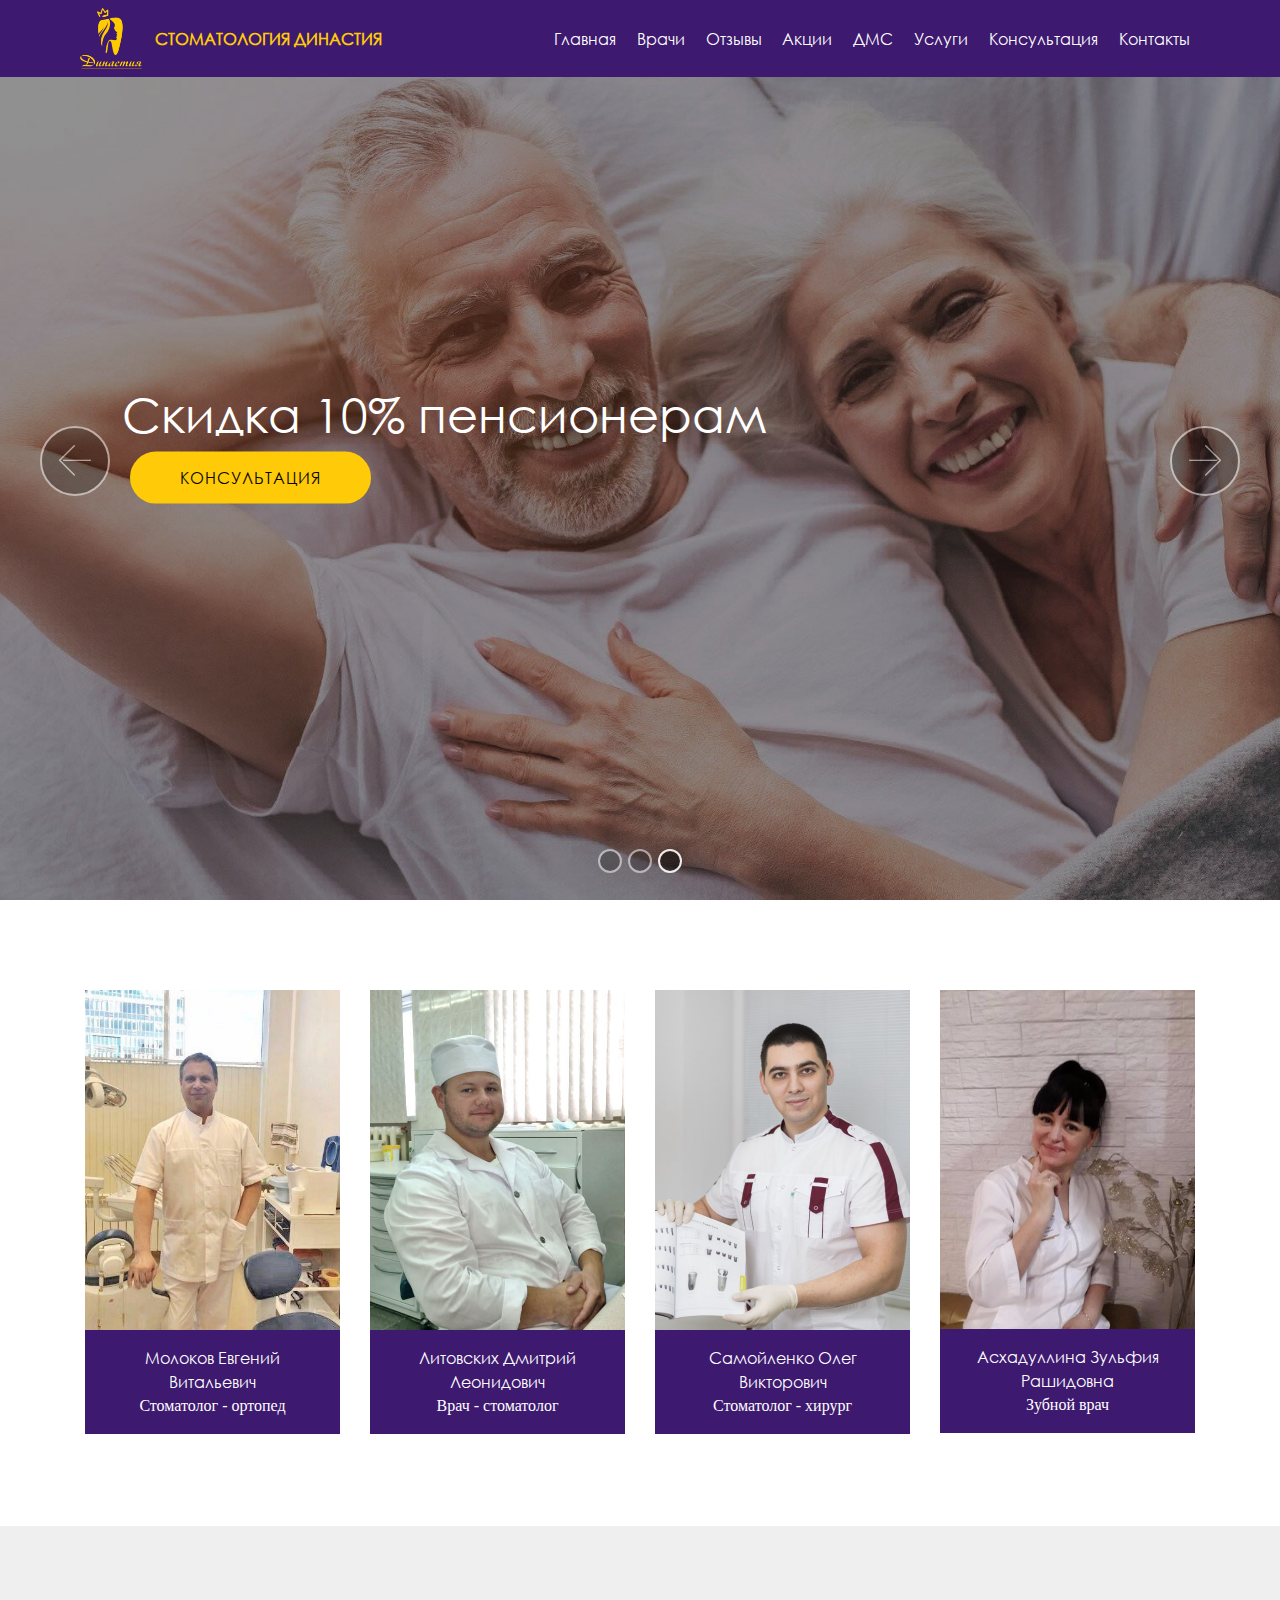
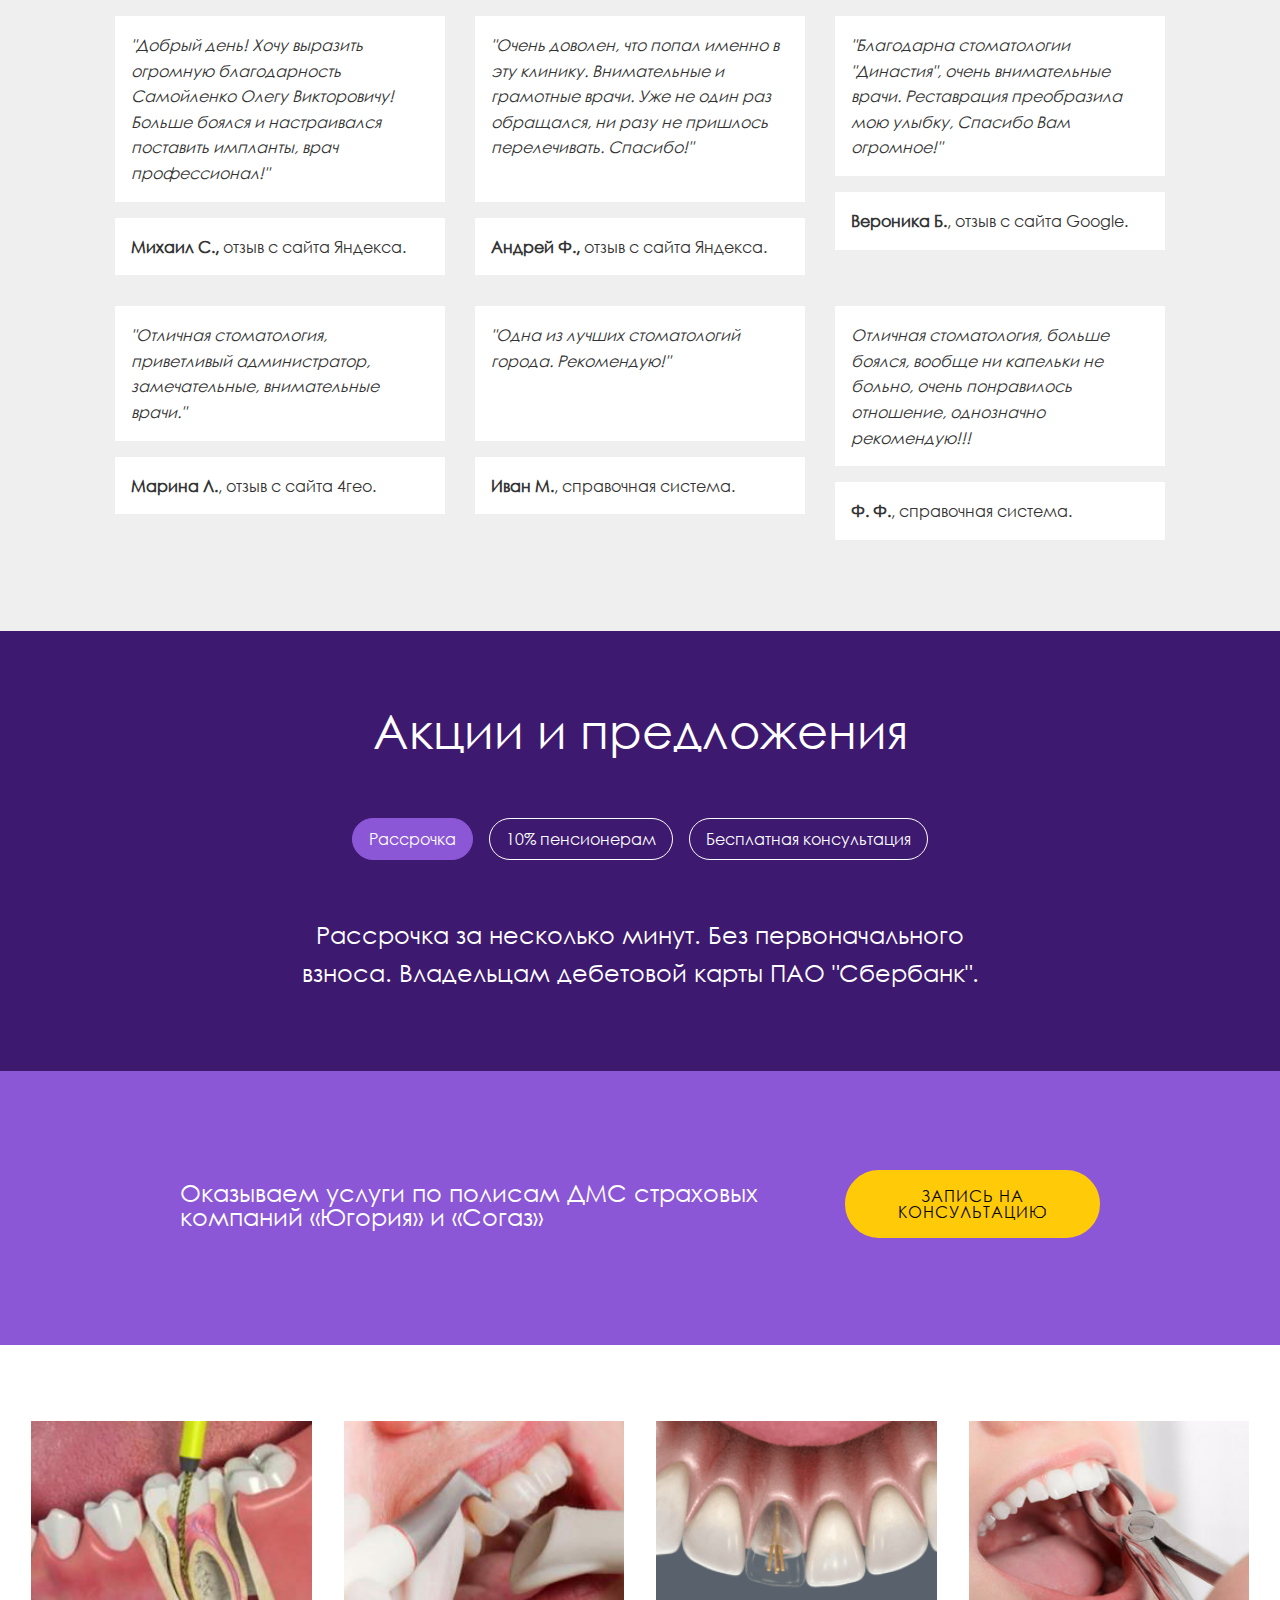
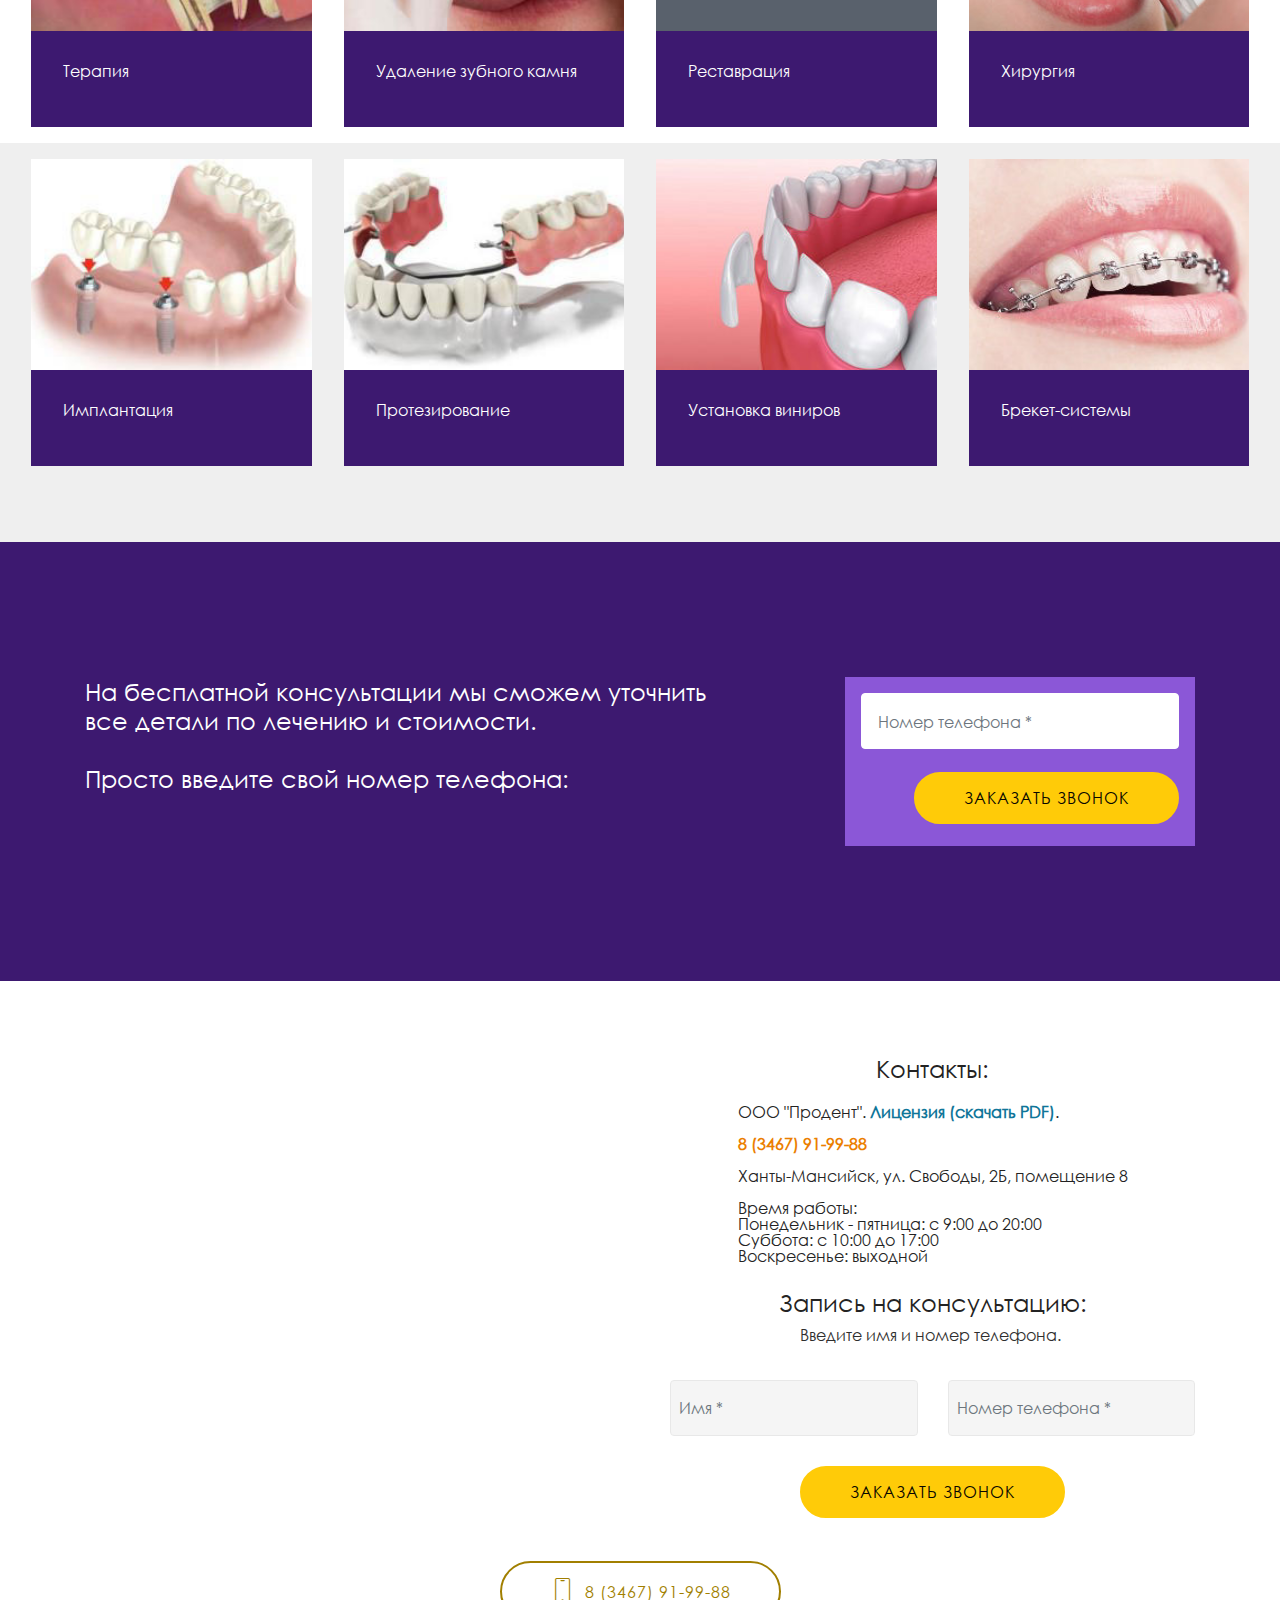
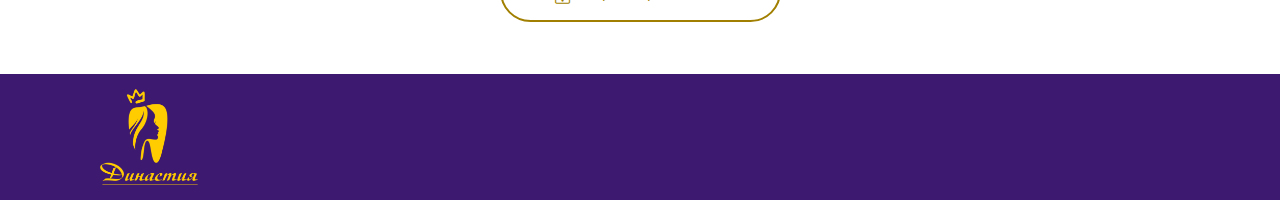
==== commit 71728f81: "Update index.html" ====
--- a/index.html
+++ b/index.html
@@ -89,7 +89,7 @@
 
     
 
-    <div class="full-screen"><div class="mbr-slider slide carousel" data-keyboard="false" data-ride="carousel" data-interval="8000" data-pause="hover"><ol class="carousel-indicators"><li data-app-prevent-settings="" data-target="#slider1-9s" data-slide-to="0"></li><li data-app-prevent-settings="" data-target="#slider1-9s" data-slide-to="1"></li><li data-app-prevent-settings="" data-target="#slider1-9s" class=" active" data-slide-to="2"></li></ol><div class="carousel-inner" role="listbox"><div class="carousel-item slider-fullscreen-image" data-bg-video-slide="false" style="background-image: url(assets/images/pano01-1921x1080.jpg);"><div class="container container-slide"><div class="image_wrapper"><div class="mbr-overlay" style="opacity: 0.4; background-color: rgb(35, 35, 35);"></div><img src="assets/images/pano01-1921x1080.jpg" alt="" title=""><div class="carousel-caption justify-content-center"><div class="col-10 align-left"><h2 class="mbr-fonts-style display-2">Стоматология в Ханты-Мансийске</h2><p class="lead mbr-text mbr-fonts-style display-5">Качественное и безопасное лечение.</p><div class="mbr-section-btn" buttons="0"><a class="btn display-4 btn-danger" href="index.html#header15-91">БЕСПЛАТНАЯ КОНСУЛЬТАЦИЯ</a>  </div></div></div></div></div></div><div class="carousel-item slider-fullscreen-image" data-bg-video-slide="false" style="background-image: url(assets/images/mbr-1-1920x1280.jpg);"><div class="container container-slide"><div class="image_wrapper"><div class="mbr-overlay" style="opacity: 0.5; background-color: rgb(35, 35, 35);"></div><img src="assets/images/mbr-1-1920x1280.jpg" alt="" title=""><div class="carousel-caption justify-content-center"><div class="col-10 align-left"><h2 class="mbr-fonts-style display-2">Рассрочка за несколько минут</h2><p class="lead mbr-text mbr-fonts-style display-5">Владельцам дебетовой карты ПАО "Сбербанк".<br></p><div class="mbr-section-btn" buttons="0"><a class="btn display-4 btn-success" href="index.html#header15-91">БЕСПЛАТНАЯ КОНСУЛЬТАЦИЯ</a> </div></div></div></div></div></div><div class="carousel-item slider-fullscreen-image active" data-bg-video-slide="false" style="background-image: url(assets/images/mbr-jpg-1906x1070.jpg);"><div class="container container-slide"><div class="image_wrapper"><div class="mbr-overlay" style="opacity: 0.5; background-color: rgb(35, 35, 35);"></div><img src="assets/images/mbr-jpg-1906x1070.jpg" alt="" title=""><div class="carousel-caption justify-content-center"><div class="col-10 align-left"><h2 class="mbr-fonts-style display-2">Скидка 10% пенсионерам</h2><div class="mbr-section-btn" buttons="0"><a class="btn display-4 btn-danger" href="index.html#header15-91">БЕСПЛАТНАЯ КОНСУЛЬТАЦИЯ</a> </div></div></div></div></div></div></div><a data-app-prevent-settings="" class="carousel-control carousel-control-prev" role="button" data-slide="prev" href="#slider1-9s"><span aria-hidden="true" class="mbri-left mbr-iconfont"></span><span class="sr-only">Previous</span></a><a data-app-prevent-settings="" class="carousel-control carousel-control-next" role="button" data-slide="next" href="#slider1-9s"><span aria-hidden="true" class="mbri-right mbr-iconfont"></span><span class="sr-only">Next</span></a></div></div>
+    <div class="full-screen"><div class="mbr-slider slide carousel" data-keyboard="false" data-ride="carousel" data-interval="8000" data-pause="hover"><ol class="carousel-indicators"><li data-app-prevent-settings="" data-target="#slider1-9s" data-slide-to="0"></li><li data-app-prevent-settings="" data-target="#slider1-9s" data-slide-to="1"></li><li data-app-prevent-settings="" data-target="#slider1-9s" class=" active" data-slide-to="2"></li></ol><div class="carousel-inner" role="listbox"><div class="carousel-item slider-fullscreen-image" data-bg-video-slide="false" style="background-image: url(assets/images/pano01-1921x1080.jpg);"><div class="container container-slide"><div class="image_wrapper"><div class="mbr-overlay" style="opacity: 0.4; background-color: rgb(35, 35, 35);"></div><img src="assets/images/pano01-1921x1080.jpg" alt="" title=""><div class="carousel-caption justify-content-center"><div class="col-10 align-left"><h2 class="mbr-fonts-style display-2">Стоматология в Ханты-Мансийске</h2><p class="lead mbr-text mbr-fonts-style display-5">Качественное и безопасное лечение.</p><div class="mbr-section-btn" buttons="0"><a class="btn display-4 btn-danger" href="index.html#header15-91">КОНСУЛЬТАЦИЯ</a>  </div></div></div></div></div></div><div class="carousel-item slider-fullscreen-image" data-bg-video-slide="false" style="background-image: url(assets/images/mbr-1-1920x1280.jpg);"><div class="container container-slide"><div class="image_wrapper"><div class="mbr-overlay" style="opacity: 0.5; background-color: rgb(35, 35, 35);"></div><img src="assets/images/mbr-1-1920x1280.jpg" alt="" title=""><div class="carousel-caption justify-content-center"><div class="col-10 align-left"><h2 class="mbr-fonts-style display-2">Рассрочка за несколько минут</h2><p class="lead mbr-text mbr-fonts-style display-5">Владельцам дебетовой карты ПАО "Сбербанк".<br></p><div class="mbr-section-btn" buttons="0"><a class="btn display-4 btn-success" href="index.html#header15-91">КОНСУЛЬТАЦИЯ</a> </div></div></div></div></div></div><div class="carousel-item slider-fullscreen-image active" data-bg-video-slide="false" style="background-image: url(assets/images/mbr-jpg-1906x1070.jpg);"><div class="container container-slide"><div class="image_wrapper"><div class="mbr-overlay" style="opacity: 0.5; background-color: rgb(35, 35, 35);"></div><img src="assets/images/mbr-jpg-1906x1070.jpg" alt="" title=""><div class="carousel-caption justify-content-center"><div class="col-10 align-left"><h2 class="mbr-fonts-style display-2">Скидка 10% пенсионерам</h2><div class="mbr-section-btn" buttons="0"><a class="btn display-4 btn-danger" href="index.html#header15-91">КОНСУЛЬТАЦИЯ</a> </div></div></div></div></div></div></div><a data-app-prevent-settings="" class="carousel-control carousel-control-prev" role="button" data-slide="prev" href="#slider1-9s"><span aria-hidden="true" class="mbri-left mbr-iconfont"></span><span class="sr-only">Previous</span></a><a data-app-prevent-settings="" class="carousel-control carousel-control-next" role="button" data-slide="next" href="#slider1-9s"><span aria-hidden="true" class="mbri-right mbr-iconfont"></span><span class="sr-only">Next</span></a></div></div>
 
 </section>
 
@@ -547,4 +547,4 @@
   
  <div id="scrollToTop" class="scrollToTop mbr-arrow-up"><a style="text-align: center;"><i class="mbr-arrow-up-icon mbr-arrow-up-icon-cm cm-icon cm-icon-smallarrow-up"></i></a></div>
   </body>
-</html>+</html>
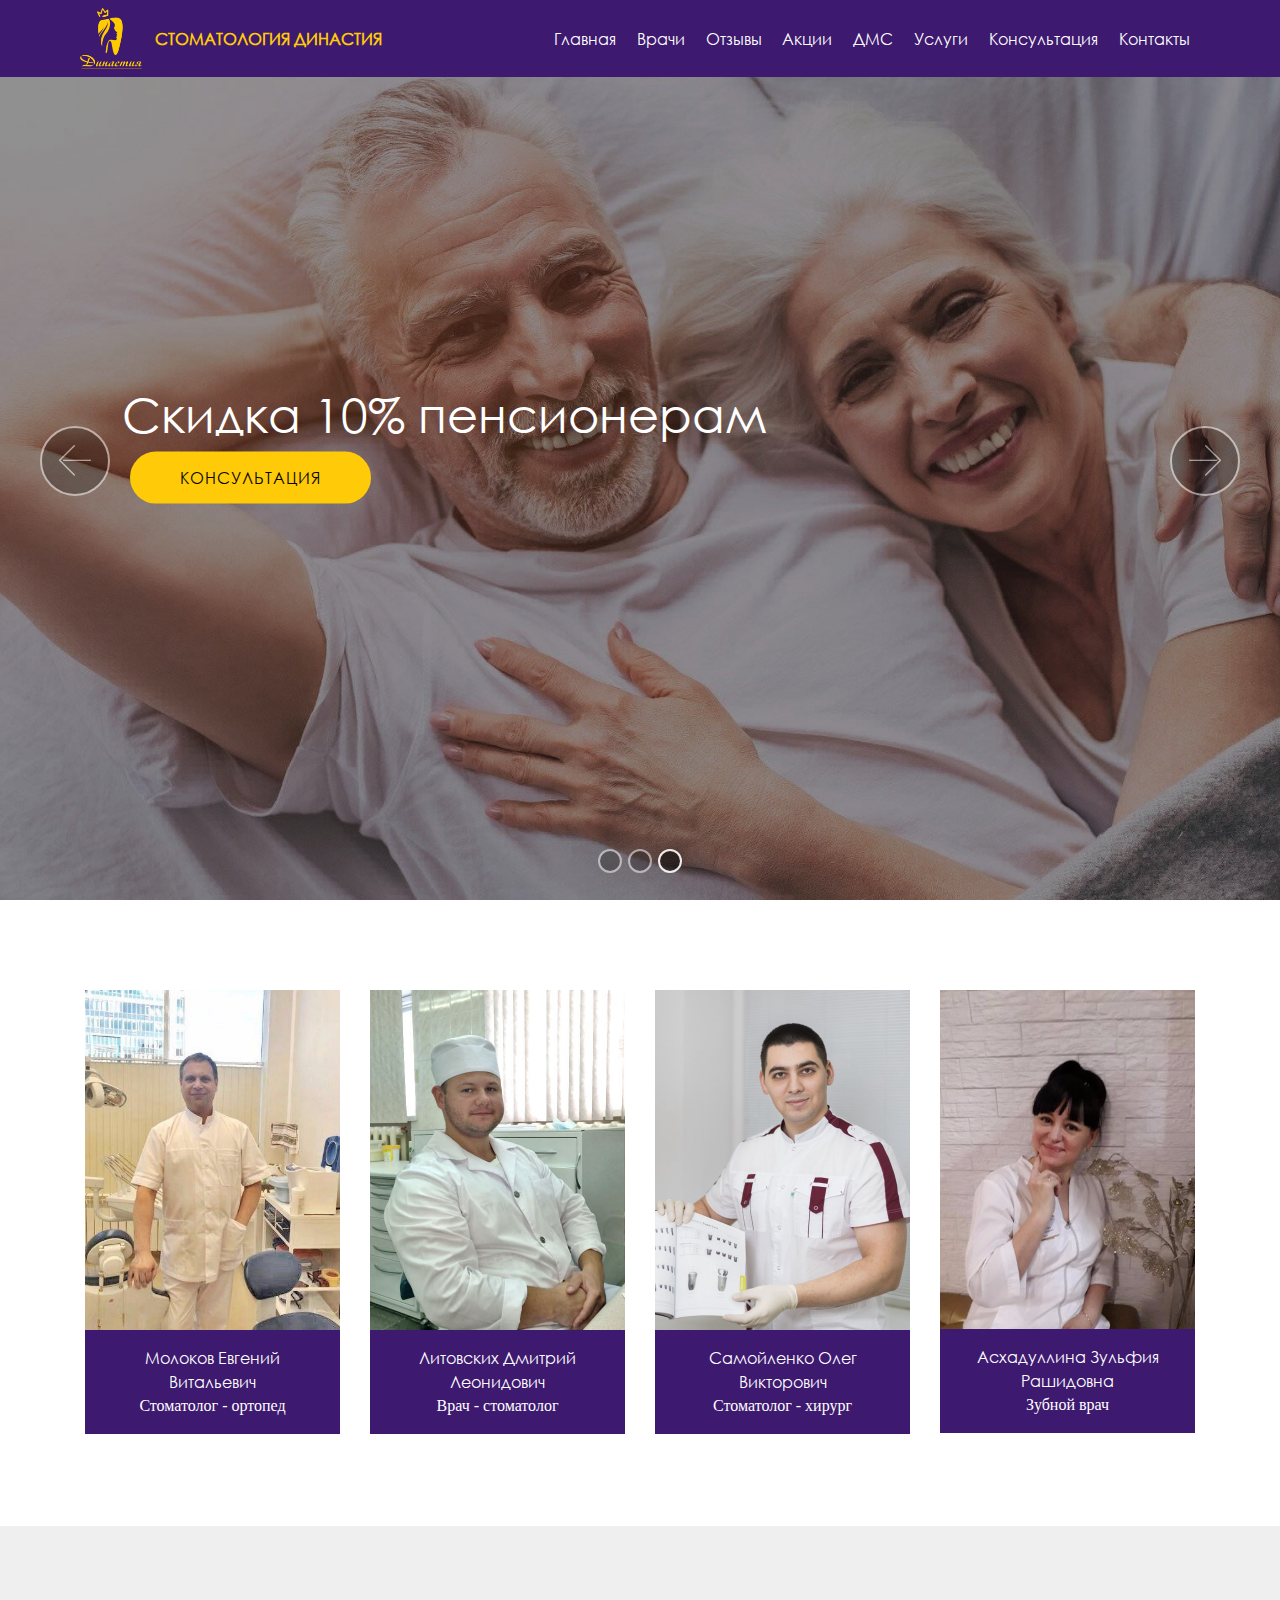
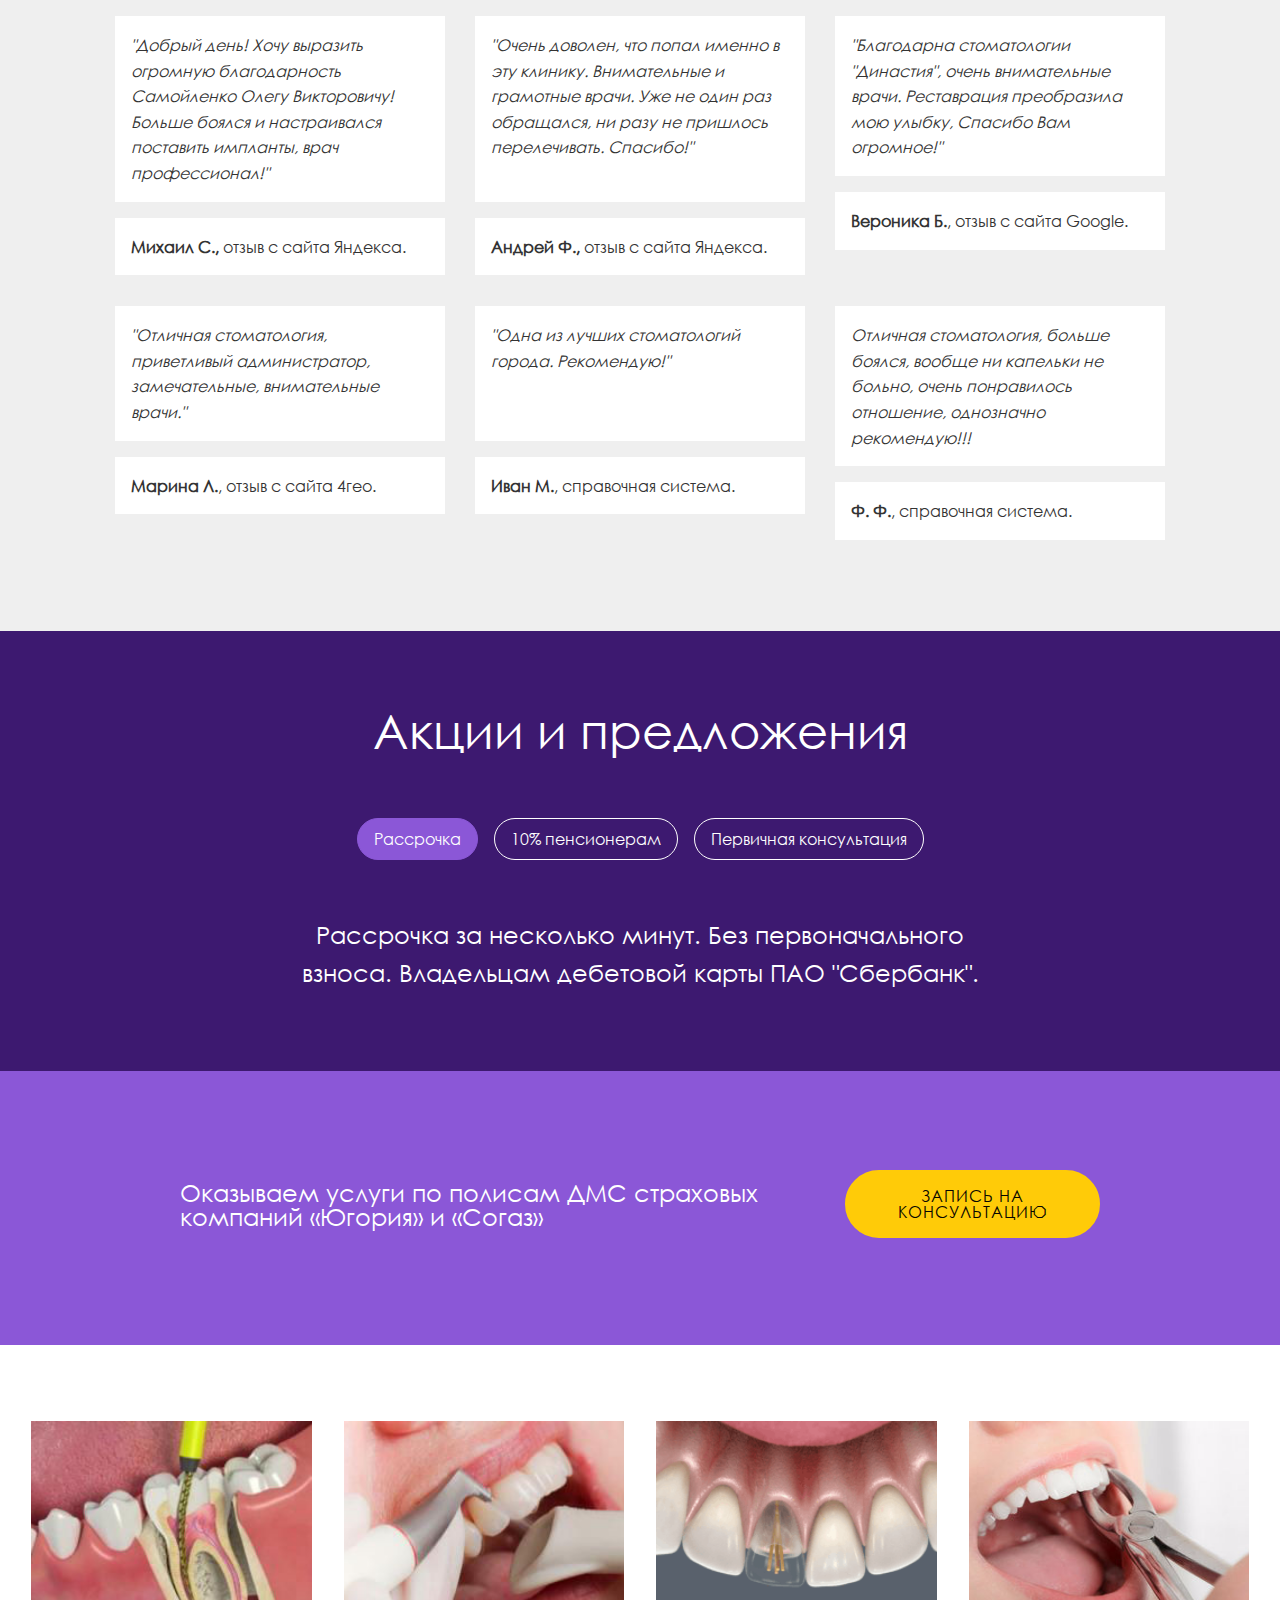
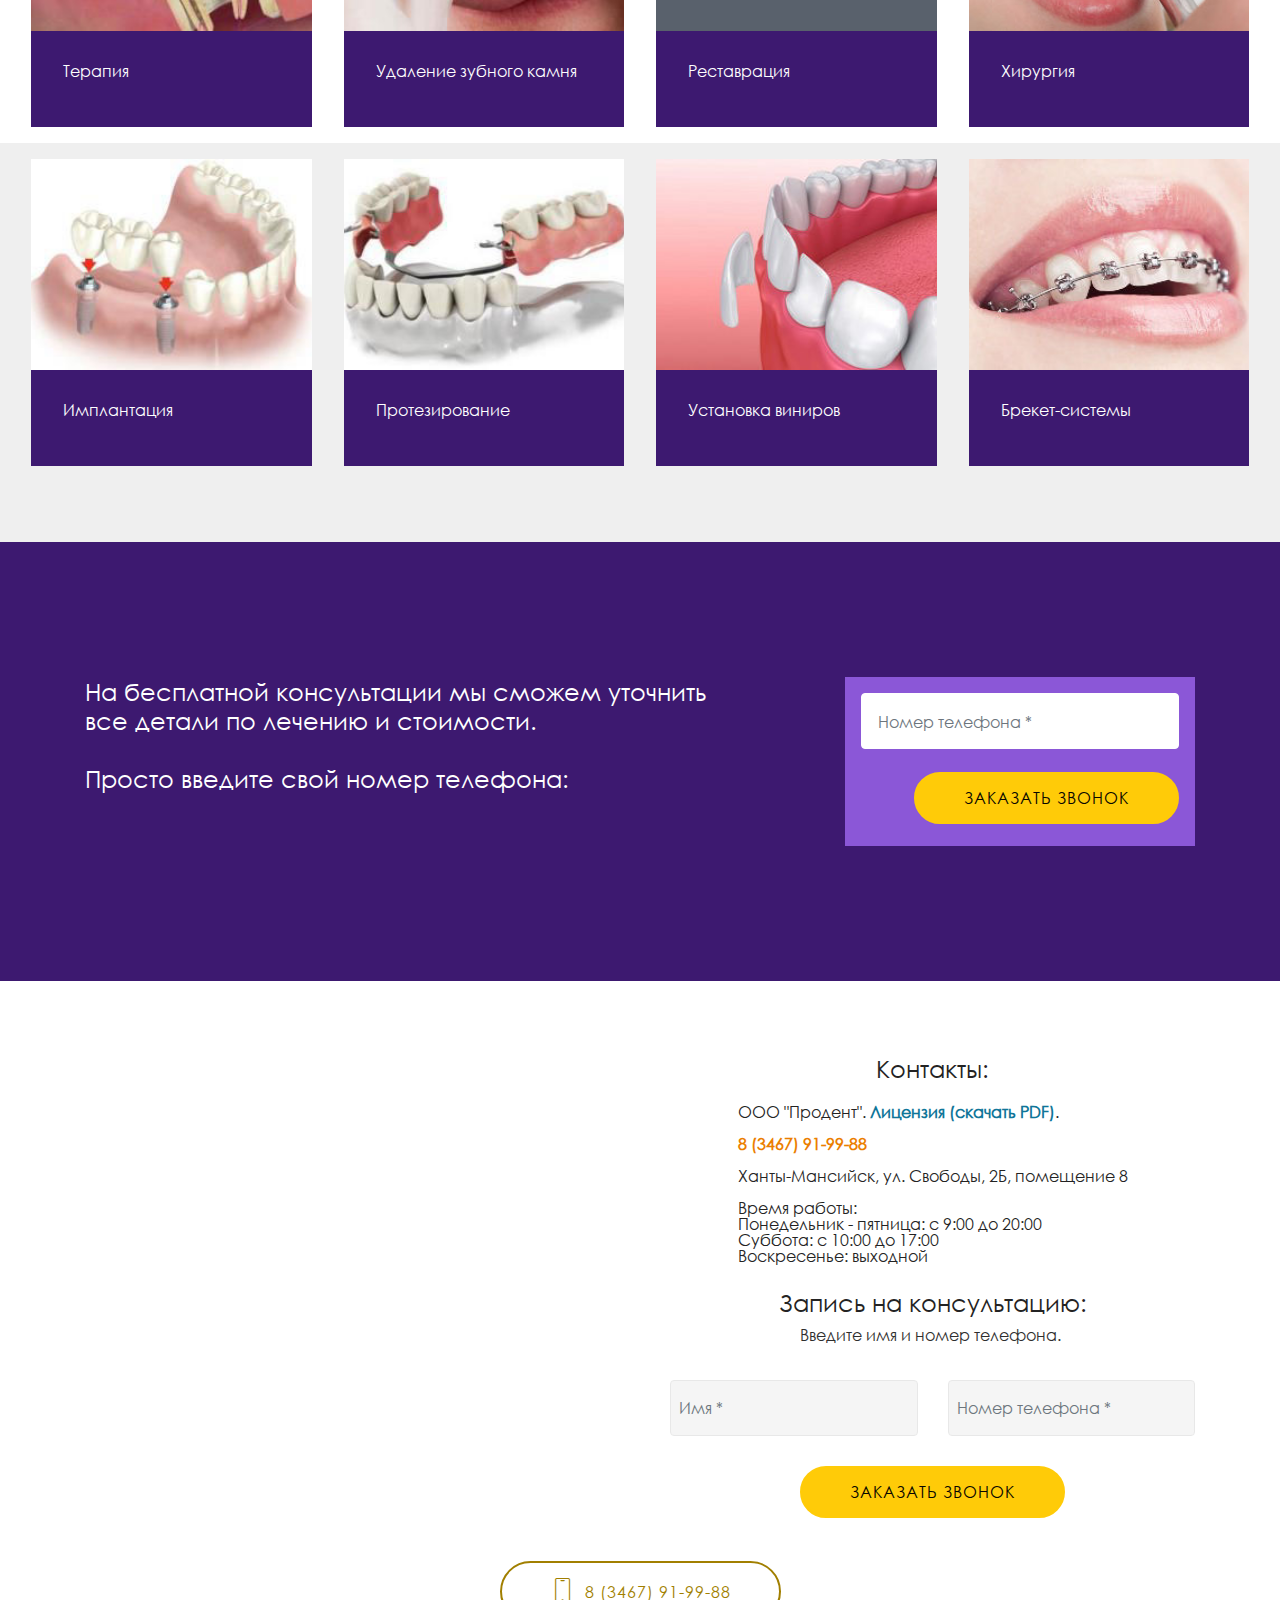
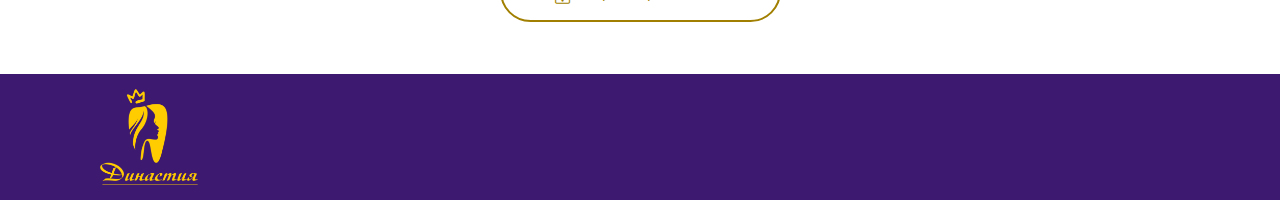
==== commit 35d7e4e0: "Update index.html" ====
--- a/index.html
+++ b/index.html
@@ -219,7 +219,7 @@
                     <li class="nav-item"><a class="nav-link mbr-fonts-style show active display-7" role="tab" data-toggle="tab" href="#tabs1-3w_tab1" aria-selected="true">
                             10% пенсионерам</a></li>
                     <li class="nav-item"><a class="nav-link mbr-fonts-style show active display-7" role="tab" data-toggle="tab" href="#tabs1-3w_tab2" aria-selected="true">
-                            Бесплатная консультация</a></li>
+                            Первичная консультация</a></li>
                     
                     
                     
@@ -244,7 +244,7 @@
                     <div id="tab3" class="tab-pane" role="tabpanel">
                         <div class="row">
                             <div class="col-md-12">
-                                <p class="mbr-text py-5 mbr-fonts-style display-5">На бесплатной консультации мы сможем уточнить все детали по лечению и стоимости.</p>
+                                <p class="mbr-text py-5 mbr-fonts-style display-5">На первичной консультации мы сможем уточнить все детали по лечению и стоимости.</p>
                             </div>
                         </div>
                     </div>
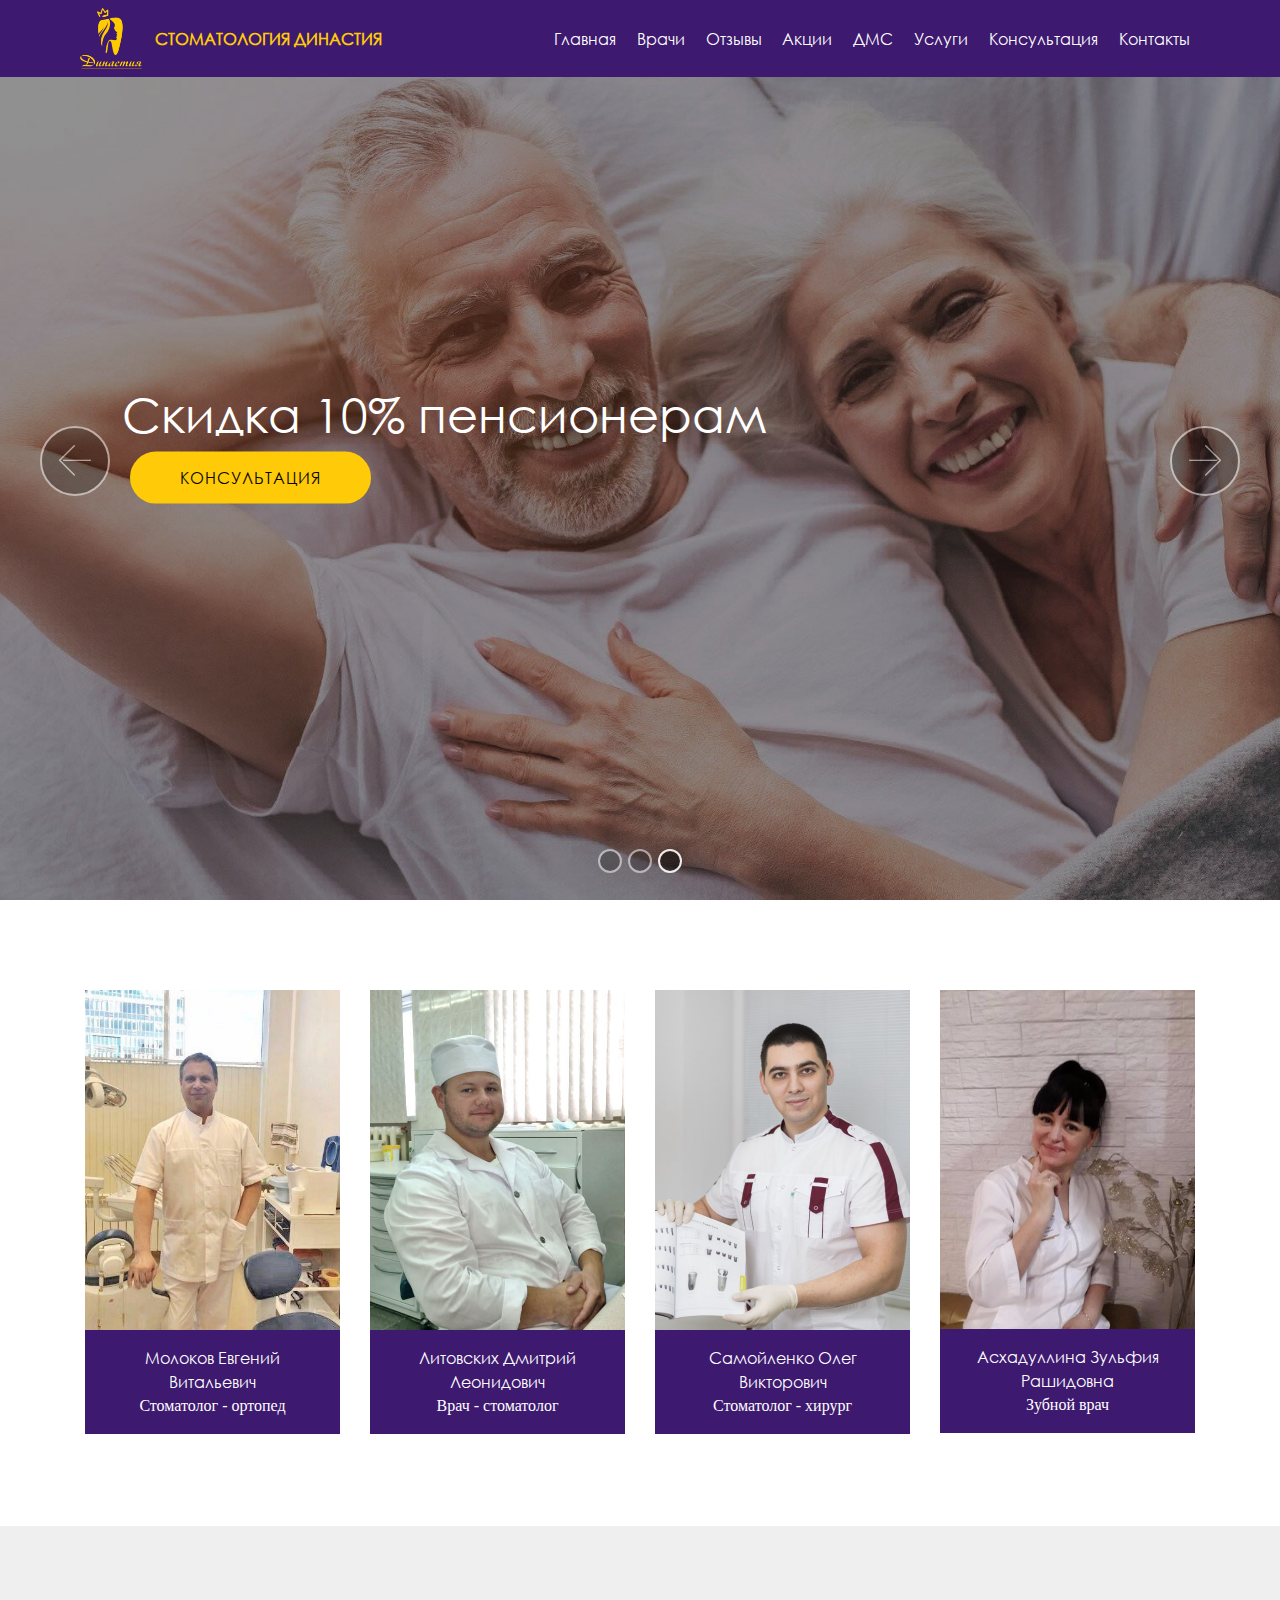
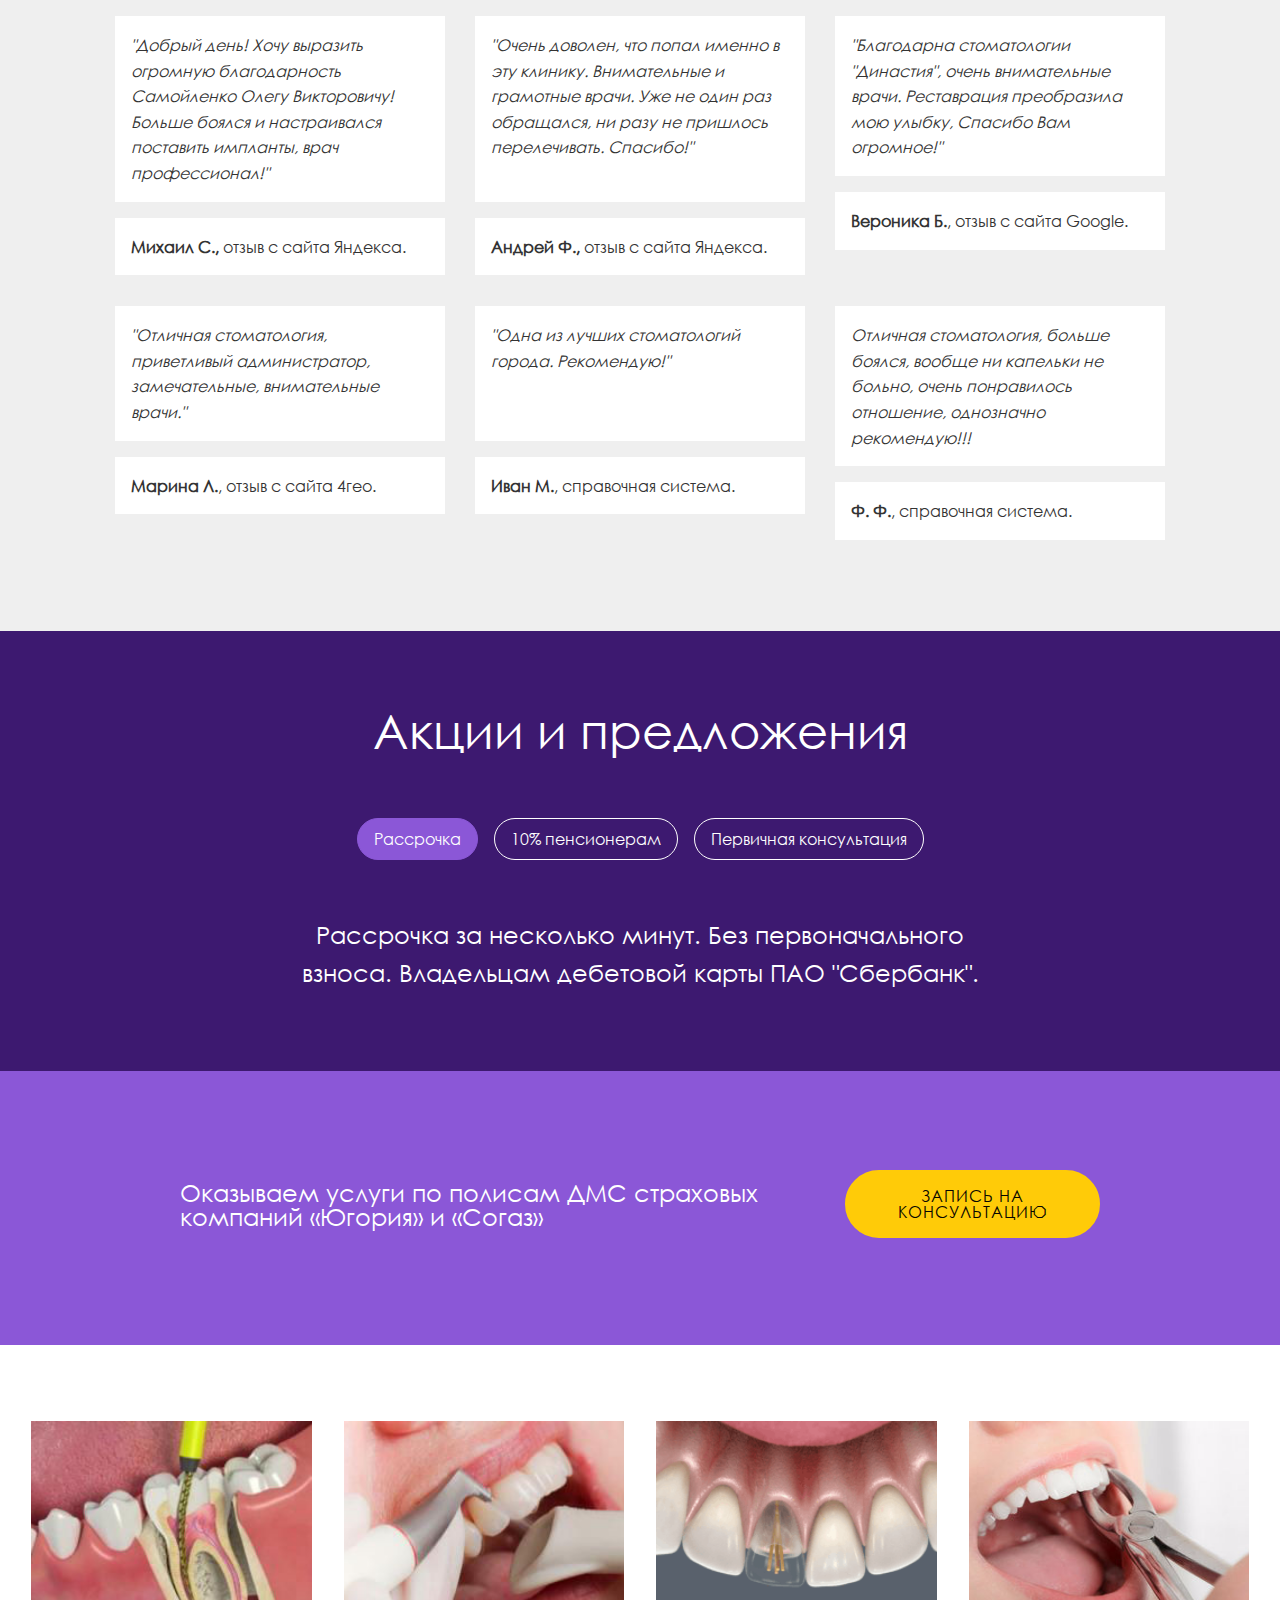
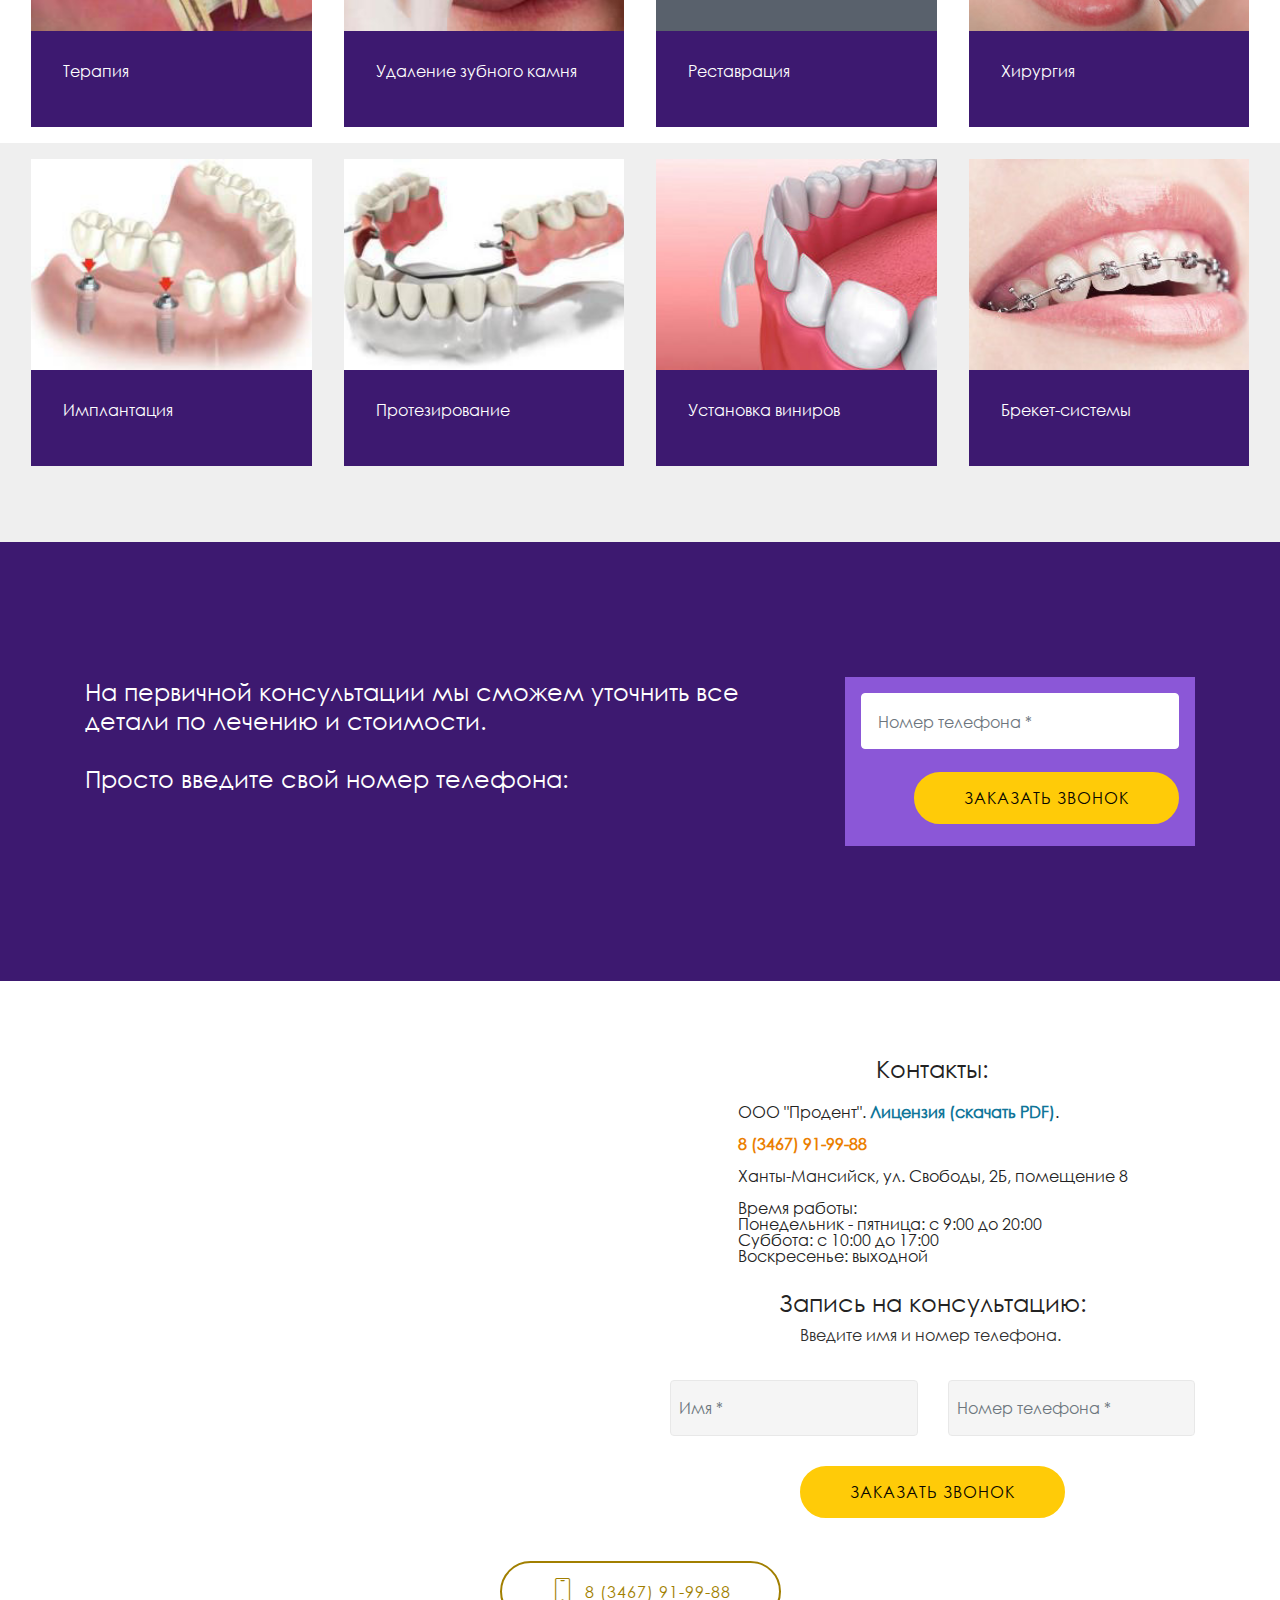
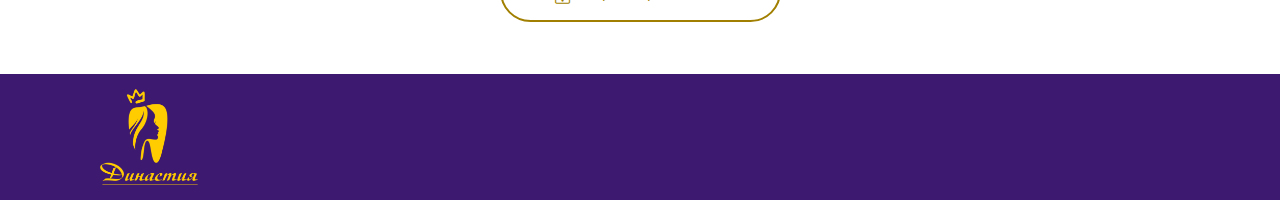
==== commit cb4fa8e1: "Update index.html" ====
--- a/index.html
+++ b/index.html
@@ -405,7 +405,7 @@
     <div class="container align-right">
         <div class="row">
             <div class="mbr-white col-lg-8 col-md-7 content-container">
-                <h1 class="mbr-section-title mbr-bold pb-3 mbr-fonts-style display-5"><span style="font-weight: normal;">На бесплатной консультации мы сможем уточнить все детали по лечению и стоимости.</span><br><br><span style="font-weight: normal;">Просто введите свой номер телефона:</span></h1>
+                <h1 class="mbr-section-title mbr-bold pb-3 mbr-fonts-style display-5"><span style="font-weight: normal;">На первичной консультации мы сможем уточнить все детали по лечению и стоимости.</span><br><br><span style="font-weight: normal;">Просто введите свой номер телефона:</span></h1>
                 
             </div>
             <div class="col-lg-4 col-md-5">
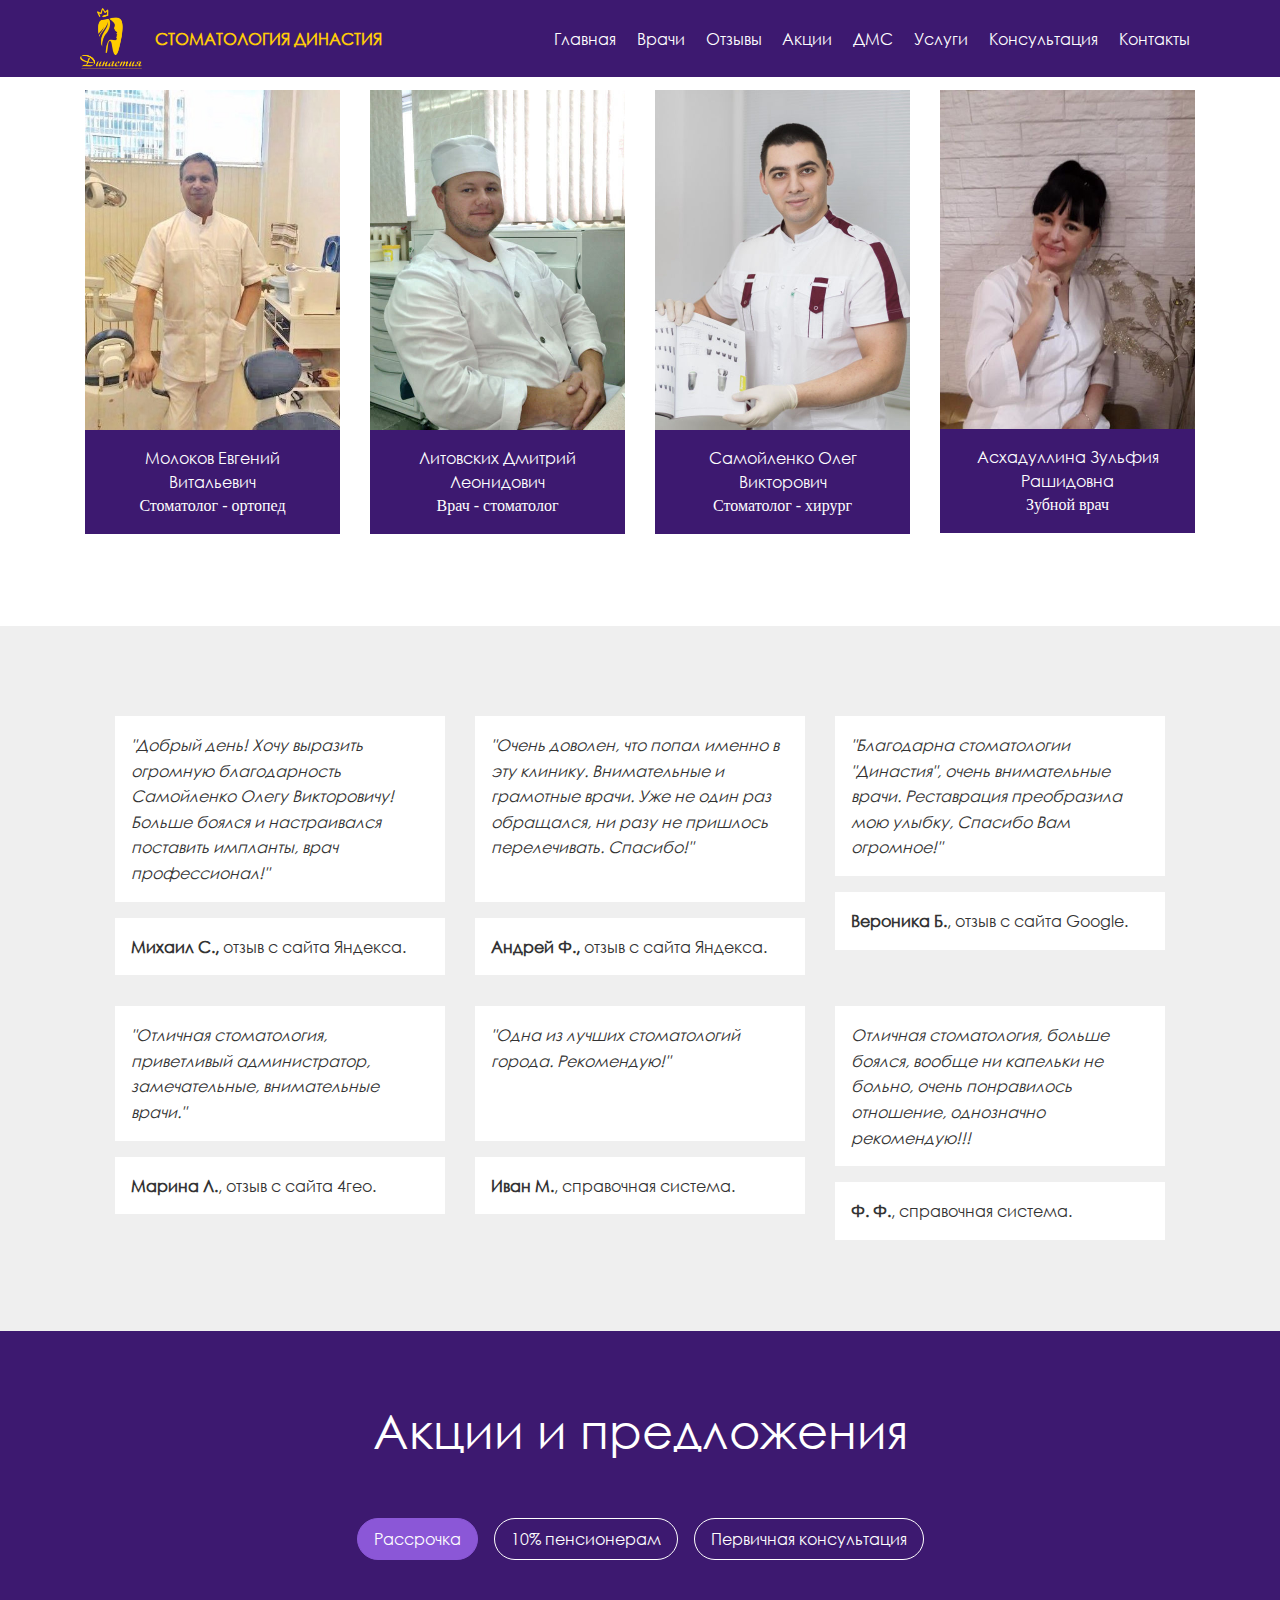
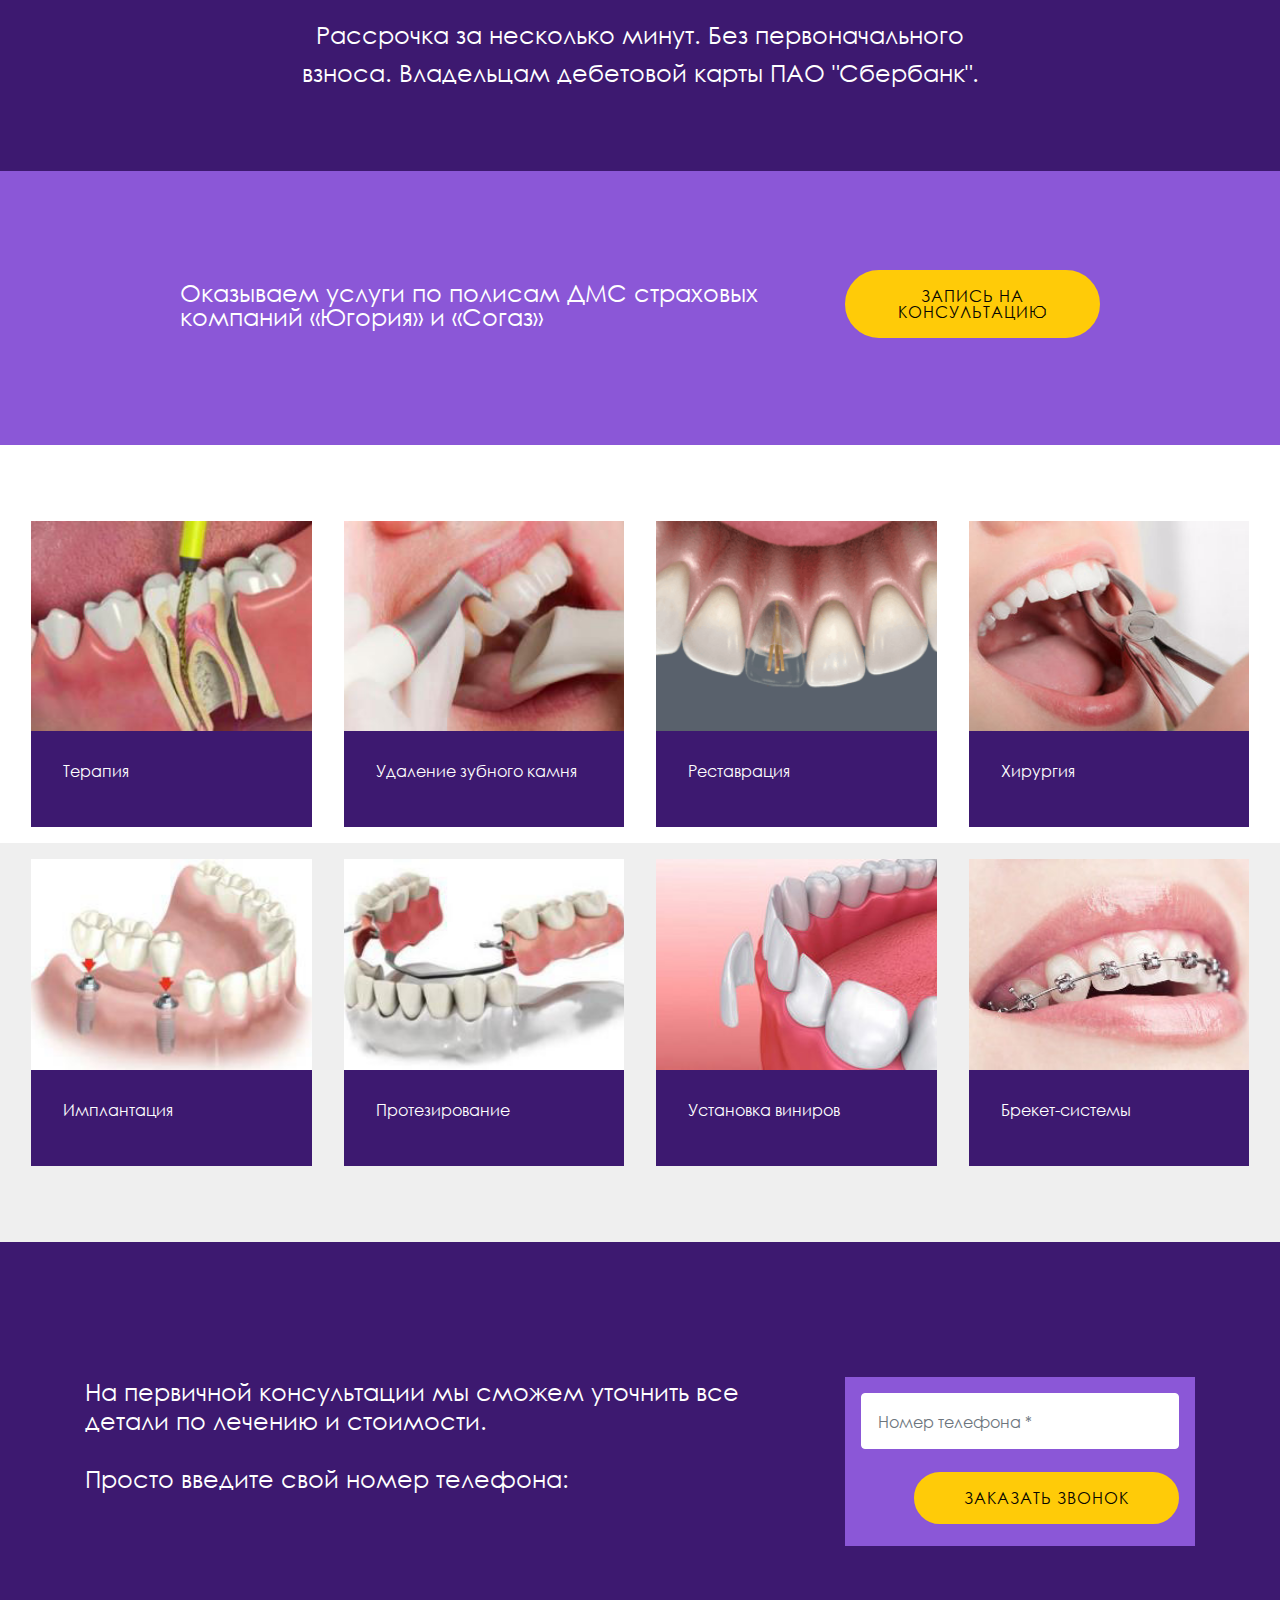
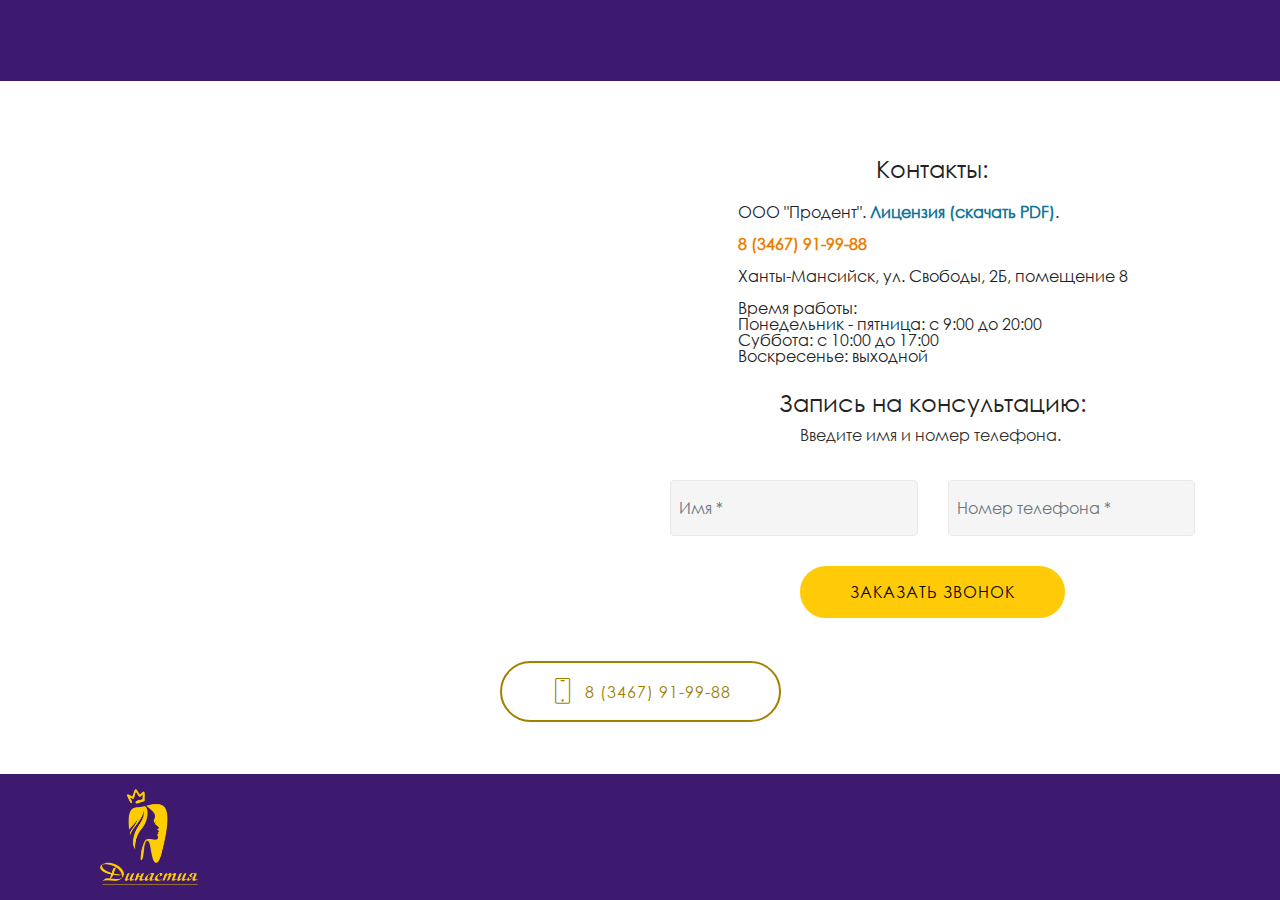
==== commit a00ad3ad: "Update index.html" ====
--- a/index.html
+++ b/index.html
@@ -89,7 +89,7 @@
 
     
 
-    <div class="full-screen"><div class="mbr-slider slide carousel" data-keyboard="false" data-ride="carousel" data-interval="8000" data-pause="hover"><ol class="carousel-indicators"><li data-app-prevent-settings="" data-target="#slider1-9s" data-slide-to="0"></li><li data-app-prevent-settings="" data-target="#slider1-9s" data-slide-to="1"></li><li data-app-prevent-settings="" data-target="#slider1-9s" class=" active" data-slide-to="2"></li></ol><div class="carousel-inner" role="listbox"><div class="carousel-item slider-fullscreen-image" data-bg-video-slide="false" style="background-image: url(assets/images/pano01-1921x1080.jpg);"><div class="container container-slide"><div class="image_wrapper"><div class="mbr-overlay" style="opacity: 0.4; background-color: rgb(35, 35, 35);"></div><img src="assets/images/pano01-1921x1080.jpg" alt="" title=""><div class="carousel-caption justify-content-center"><div class="col-10 align-left"><h2 class="mbr-fonts-style display-2">Стоматология в Ханты-Мансийске</h2><p class="lead mbr-text mbr-fonts-style display-5">Качественное и безопасное лечение.</p><div class="mbr-section-btn" buttons="0"><a class="btn display-4 btn-danger" href="index.html#header15-91">КОНСУЛЬТАЦИЯ</a>  </div></div></div></div></div></div><div class="carousel-item slider-fullscreen-image" data-bg-video-slide="false" style="background-image: url(assets/images/mbr-1-1920x1280.jpg);"><div class="container container-slide"><div class="image_wrapper"><div class="mbr-overlay" style="opacity: 0.5; background-color: rgb(35, 35, 35);"></div><img src="assets/images/mbr-1-1920x1280.jpg" alt="" title=""><div class="carousel-caption justify-content-center"><div class="col-10 align-left"><h2 class="mbr-fonts-style display-2">Рассрочка за несколько минут</h2><p class="lead mbr-text mbr-fonts-style display-5">Владельцам дебетовой карты ПАО "Сбербанк".<br></p><div class="mbr-section-btn" buttons="0"><a class="btn display-4 btn-success" href="index.html#header15-91">КОНСУЛЬТАЦИЯ</a> </div></div></div></div></div></div><div class="carousel-item slider-fullscreen-image active" data-bg-video-slide="false" style="background-image: url(assets/images/mbr-jpg-1906x1070.jpg);"><div class="container container-slide"><div class="image_wrapper"><div class="mbr-overlay" style="opacity: 0.5; background-color: rgb(35, 35, 35);"></div><img src="assets/images/mbr-jpg-1906x1070.jpg" alt="" title=""><div class="carousel-caption justify-content-center"><div class="col-10 align-left"><h2 class="mbr-fonts-style display-2">Скидка 10% пенсионерам</h2><div class="mbr-section-btn" buttons="0"><a class="btn display-4 btn-danger" href="index.html#header15-91">КОНСУЛЬТАЦИЯ</a> </div></div></div></div></div></div></div><a data-app-prevent-settings="" class="carousel-control carousel-control-prev" role="button" data-slide="prev" href="#slider1-9s"><span aria-hidden="true" class="mbri-left mbr-iconfont"></span><span class="sr-only">Previous</span></a><a data-app-prevent-settings="" class="carousel-control carousel-control-next" role="button" data-slide="next" href="#slider1-9s"><span aria-hidden="true" class="mbri-right mbr-iconfont"></span><span class="sr-only">Next</span></a></div></div>
+    <div class="full-screen"><div class="mbr-slider slide carousel" data-keyboard="false" data-ride="carousel" data-interval="8000" data-pause="hover"><ol class="carousel-indicators"><li data-app-prevent-settings="" data-target="#slider1-9s" data-slide-to="0"></li><li data-app-prevent-settings="" data-target="#slider1-9s" data-slide-to="1"></li><li data-app-prevent-settings="" data-target="#slider1-9s" class=" active" data-slide-to="2"></li></ol><div class="carousel-inner" role="listbox"><div class="carousel-item slider-fullscreen-image" data-bg-video-slide="false" style="background-image: url(assets/images/pano01-1921x1080.jpg);"><div class="container container-slide"><div class="image_wrapper"><div class="mbr-overlay" style="opacity: 0.4; background-color: rgb(35, 35, 35);"></div><img src="assets/images/pano01-1921x1080.jpg" alt="" title=""><div class="carousel-caption justify-content-center"><div class="col-10 align-left"><h2 class="mbr-fonts-style display-2">Стоматология в Ханты-Мансийске</h2><p class="lead mbr-text mbr-fonts-style display-5">Качественное и безопасное лечение.</p><div class="mbr-section-btn" buttons="0"><a class="btn display-4 btn-danger" href="index.html#header15-91">КОНСУЛЬТАЦИЯ</a>  </div></div></div></div></div></div><div class="carousel-item slider-fullscreen-image" data-bg-video-slide="false" style="background-image: url(assets/images/mbr-1-1920x1280.jpg);"><div class="container container-slide"><div class="image_wrapper"><div class="mbr-overlay" style="opacity: 0.5; background-color: rgb(35, 35, 35);"></div><img src="assets/images/mbr-1-1920x1280.jpg" alt="" title=""><div class="carousel-caption justify-content-center"><div class="col-10 align-left"><h2 class="mbr-fonts-style display-2">Рассрочка за несколько минут</h2><p class="lead mbr-text mbr-fonts-style display-5">Владельцам дебетовой карты ПАО "Сбербанк".<br></p><div class="mbr-section-btn" buttons="0"><a class="btn display-4 btn-success" href="index.html#header15-91">КОНСУЛЬТАЦИЯ</a> </div></div></div></div></div></div></div><a data-app-prevent-settings="" class="carousel-control carousel-control-prev" role="button" data-slide="prev" href="#slider1-9s"><span aria-hidden="true" class="mbri-left mbr-iconfont"></span><span class="sr-only">Previous</span></a><a data-app-prevent-settings="" class="carousel-control carousel-control-next" role="button" data-slide="next" href="#slider1-9s"><span aria-hidden="true" class="mbri-right mbr-iconfont"></span><span class="sr-only">Next</span></a></div></div>
 
 </section>
 
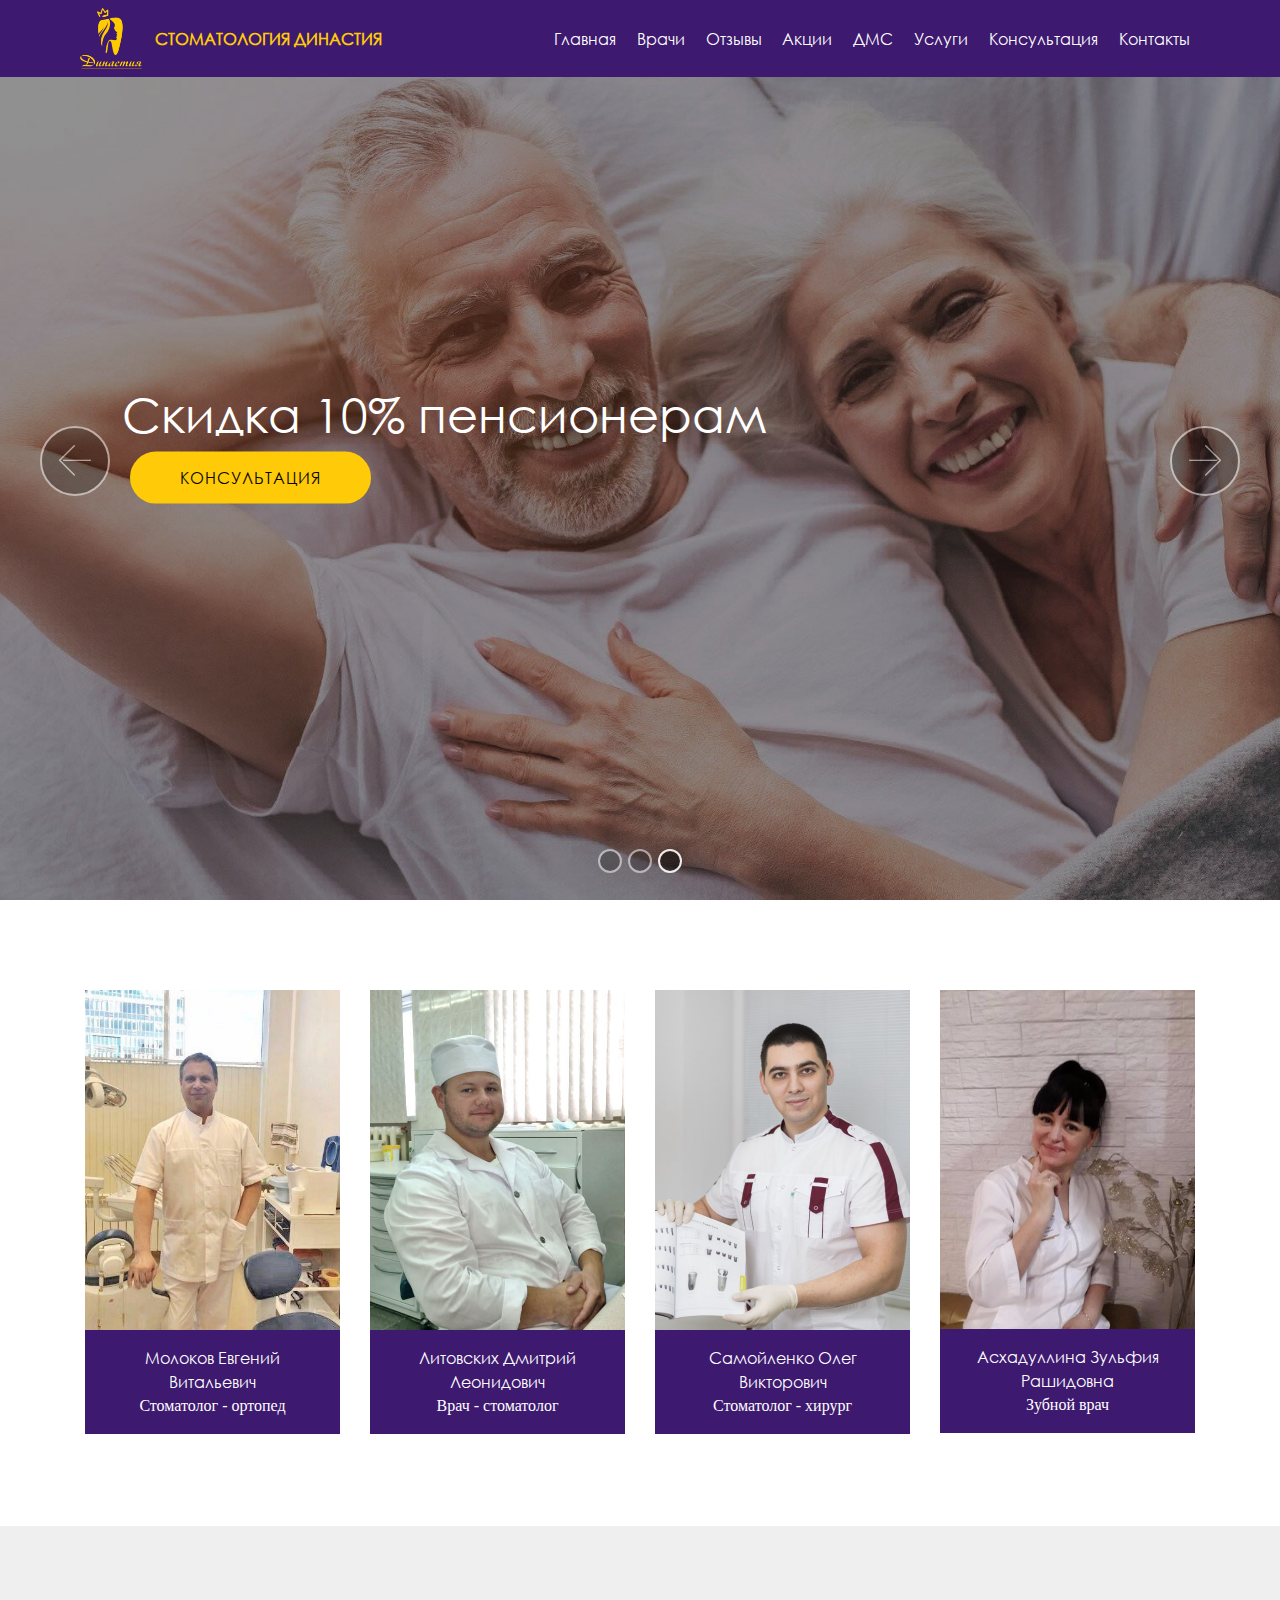
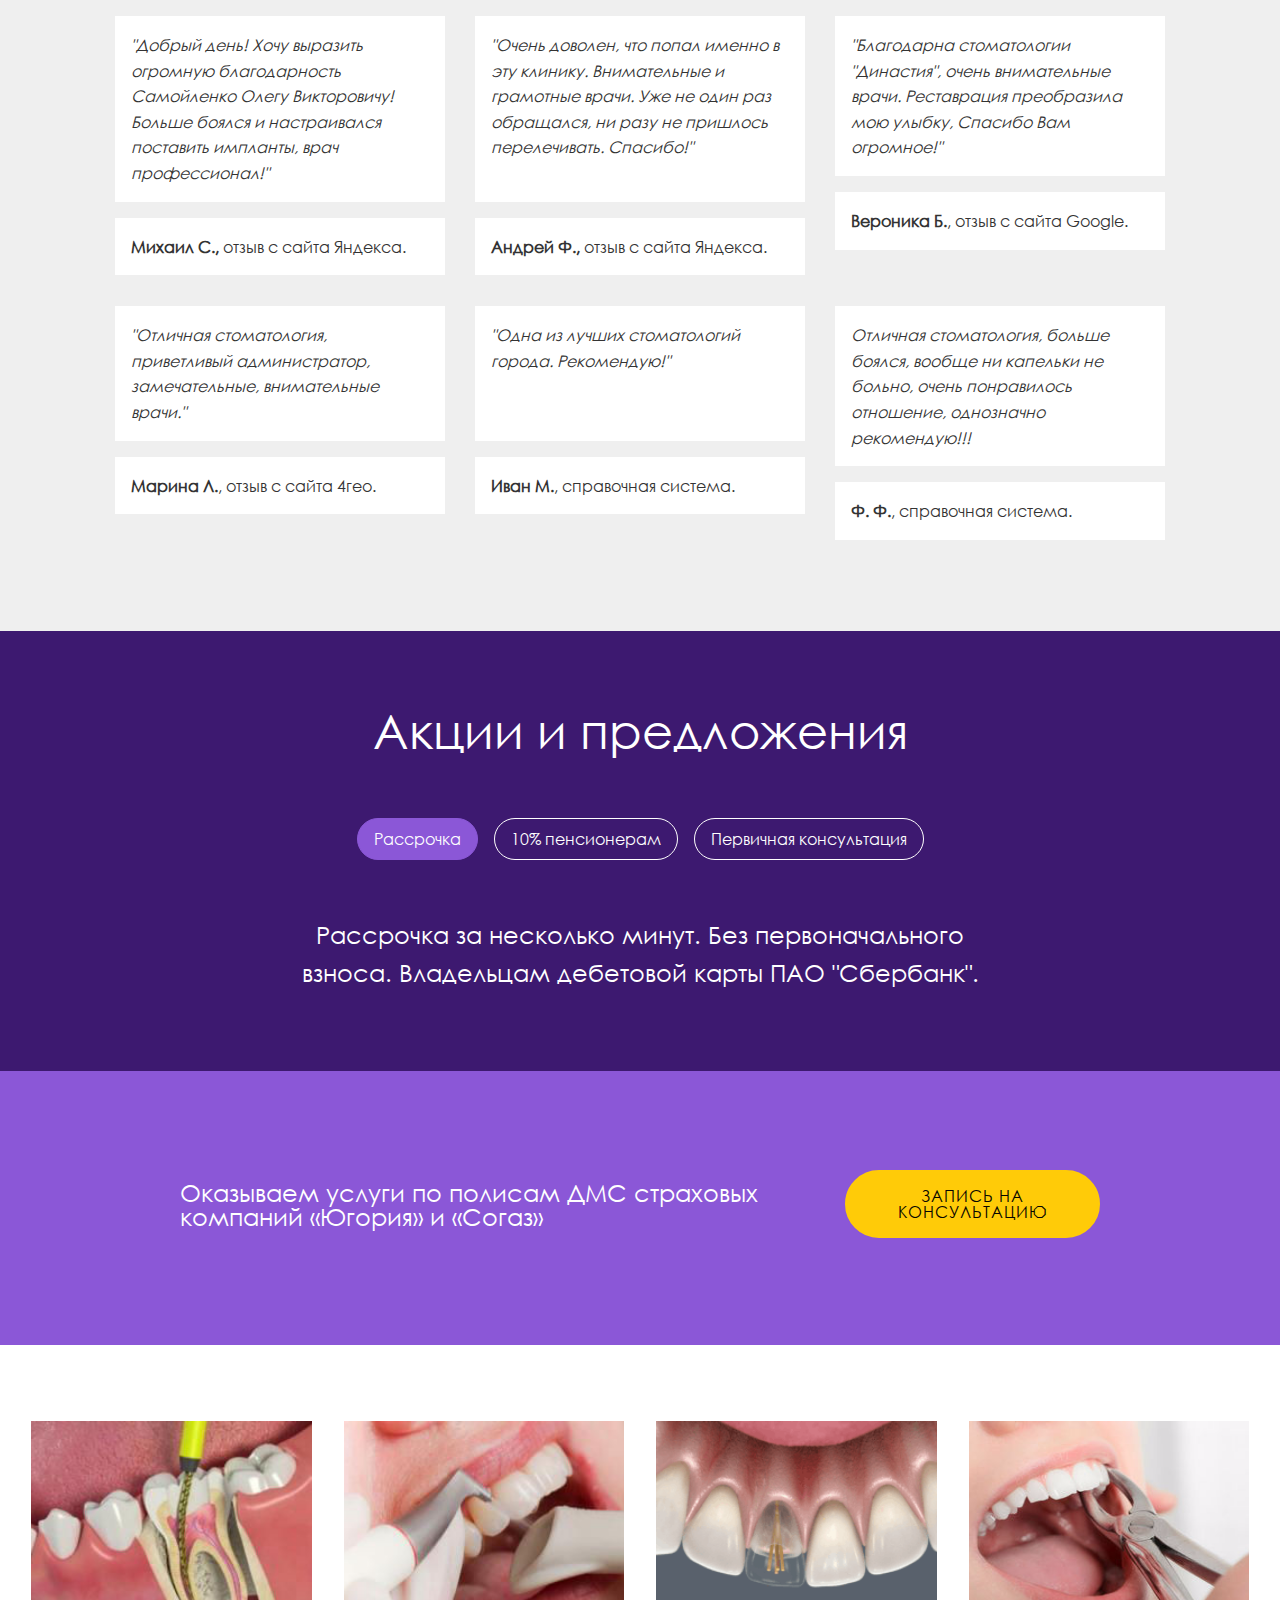
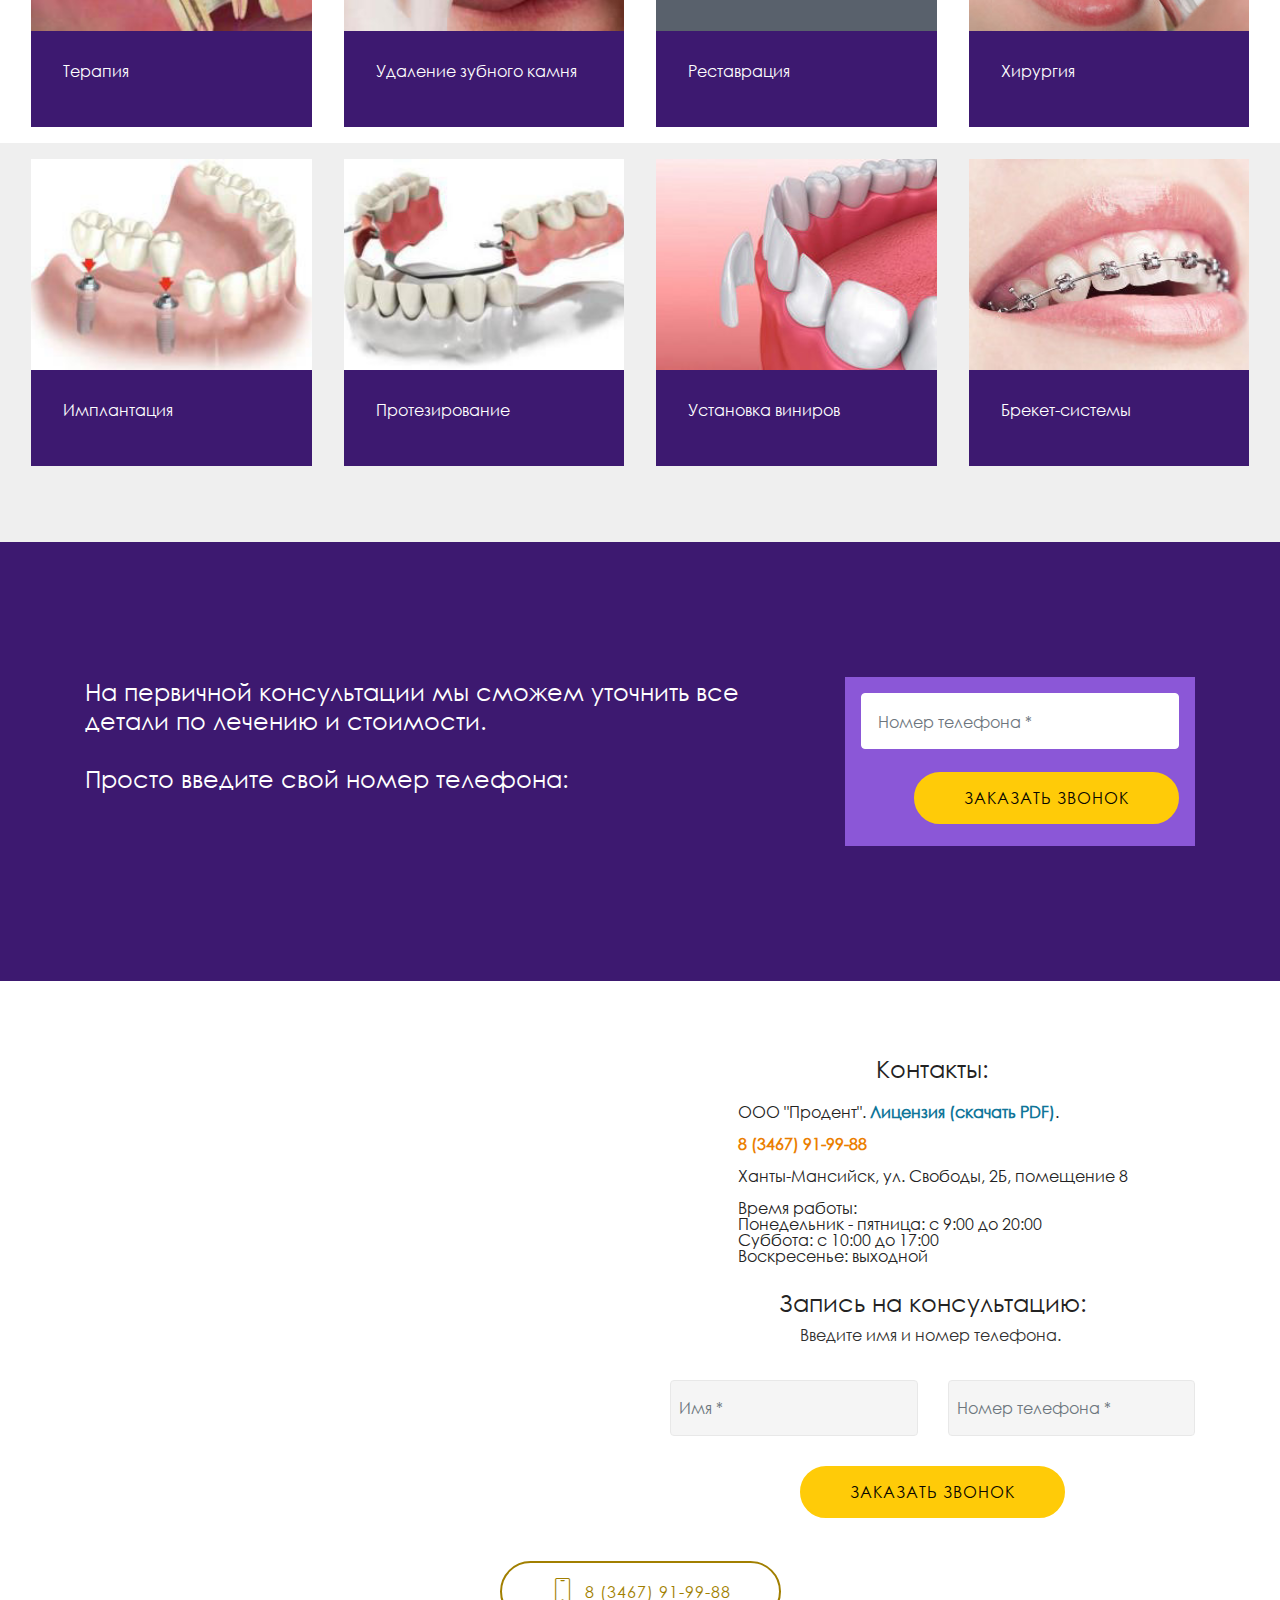
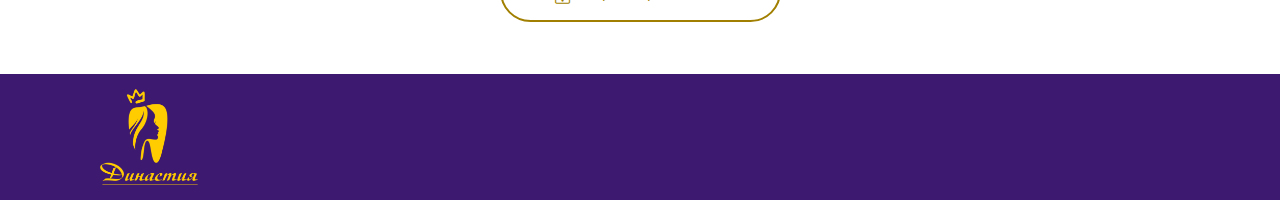
==== commit 2b94e04e: "Update index.html" ====
--- a/index.html
+++ b/index.html
@@ -89,7 +89,7 @@
 
     
 
-    <div class="full-screen"><div class="mbr-slider slide carousel" data-keyboard="false" data-ride="carousel" data-interval="8000" data-pause="hover"><ol class="carousel-indicators"><li data-app-prevent-settings="" data-target="#slider1-9s" data-slide-to="0"></li><li data-app-prevent-settings="" data-target="#slider1-9s" data-slide-to="1"></li><li data-app-prevent-settings="" data-target="#slider1-9s" class=" active" data-slide-to="2"></li></ol><div class="carousel-inner" role="listbox"><div class="carousel-item slider-fullscreen-image" data-bg-video-slide="false" style="background-image: url(assets/images/pano01-1921x1080.jpg);"><div class="container container-slide"><div class="image_wrapper"><div class="mbr-overlay" style="opacity: 0.4; background-color: rgb(35, 35, 35);"></div><img src="assets/images/pano01-1921x1080.jpg" alt="" title=""><div class="carousel-caption justify-content-center"><div class="col-10 align-left"><h2 class="mbr-fonts-style display-2">Стоматология в Ханты-Мансийске</h2><p class="lead mbr-text mbr-fonts-style display-5">Качественное и безопасное лечение.</p><div class="mbr-section-btn" buttons="0"><a class="btn display-4 btn-danger" href="index.html#header15-91">КОНСУЛЬТАЦИЯ</a>  </div></div></div></div></div></div><div class="carousel-item slider-fullscreen-image" data-bg-video-slide="false" style="background-image: url(assets/images/mbr-1-1920x1280.jpg);"><div class="container container-slide"><div class="image_wrapper"><div class="mbr-overlay" style="opacity: 0.5; background-color: rgb(35, 35, 35);"></div><img src="assets/images/mbr-1-1920x1280.jpg" alt="" title=""><div class="carousel-caption justify-content-center"><div class="col-10 align-left"><h2 class="mbr-fonts-style display-2">Рассрочка за несколько минут</h2><p class="lead mbr-text mbr-fonts-style display-5">Владельцам дебетовой карты ПАО "Сбербанк".<br></p><div class="mbr-section-btn" buttons="0"><a class="btn display-4 btn-success" href="index.html#header15-91">КОНСУЛЬТАЦИЯ</a> </div></div></div></div></div></div></div><a data-app-prevent-settings="" class="carousel-control carousel-control-prev" role="button" data-slide="prev" href="#slider1-9s"><span aria-hidden="true" class="mbri-left mbr-iconfont"></span><span class="sr-only">Previous</span></a><a data-app-prevent-settings="" class="carousel-control carousel-control-next" role="button" data-slide="next" href="#slider1-9s"><span aria-hidden="true" class="mbri-right mbr-iconfont"></span><span class="sr-only">Next</span></a></div></div>
+    <div class="full-screen"><div class="mbr-slider slide carousel" data-keyboard="false" data-ride="carousel" data-interval="8000" data-pause="hover"><ol class="carousel-indicators"><li data-app-prevent-settings="" data-target="#slider1-9s" data-slide-to="0"></li><li data-app-prevent-settings="" data-target="#slider1-9s" data-slide-to="1"></li><li data-app-prevent-settings="" data-target="#slider1-9s" class=" active" data-slide-to="2"></li></ol><div class="carousel-inner" role="listbox"><div class="carousel-item slider-fullscreen-image" data-bg-video-slide="false" style="background-image: url(assets/images/pano01-1921x1080.jpg);"><div class="container container-slide"><div class="image_wrapper"><div class="mbr-overlay" style="opacity: 0.4; background-color: rgb(35, 35, 35);"></div><img src="assets/images/pano01-1921x1080.jpg" alt="" title=""><div class="carousel-caption justify-content-center"><div class="col-10 align-left"><h2 class="mbr-fonts-style display-2">Стоматология в Ханты-Мансийске</h2><p class="lead mbr-text mbr-fonts-style display-5">Качественное и безопасное лечение.</p><div class="mbr-section-btn" buttons="0"><a class="btn display-4 btn-danger" href="index.html#header15-91">КОНСУЛЬТАЦИЯ</a>  </div></div></div></div></div></div><div class="carousel-item slider-fullscreen-image" data-bg-video-slide="false" style="background-image: url(assets/images/mbr-1-1920x1280.jpg);"><div class="container container-slide"><div class="image_wrapper"><div class="mbr-overlay" style="opacity: 0.5; background-color: rgb(35, 35, 35);"></div><img src="assets/images/mbr-1-1920x1280.jpg" alt="" title=""><div class="carousel-caption justify-content-center"><div class="col-10 align-left"><h2 class="mbr-fonts-style display-2">Рассрочка за несколько минут</h2><p class="lead mbr-text mbr-fonts-style display-5">Владельцам дебетовой карты ПАО "Сбербанк".<br></p><div class="mbr-section-btn" buttons="0"><a class="btn display-4 btn-success" href="index.html#header15-91">КОНСУЛЬТАЦИЯ</a> </div></div></div></div></div></div><div class="carousel-item slider-fullscreen-image active" data-bg-video-slide="false" style="background-image: url(assets/images/mbr-jpg-1906x1070.jpg);"><div class="container container-slide"><div class="image_wrapper"><div class="mbr-overlay" style="opacity: 0.5; background-color: rgb(35, 35, 35);"></div><img src="assets/images/mbr-jpg-1906x1070.jpg" alt="" title=""><div class="carousel-caption justify-content-center"><div class="col-10 align-left"><h2 class="mbr-fonts-style display-2">Скидка 10% пенсионерам</h2><div class="mbr-section-btn" buttons="0"><a class="btn display-4 btn-danger" href="index.html#header15-91">КОНСУЛЬТАЦИЯ</a> </div></div></div></div></div></div></div><a data-app-prevent-settings="" class="carousel-control carousel-control-prev" role="button" data-slide="prev" href="#slider1-9s"><span aria-hidden="true" class="mbri-left mbr-iconfont"></span><span class="sr-only">Previous</span></a><a data-app-prevent-settings="" class="carousel-control carousel-control-next" role="button" data-slide="next" href="#slider1-9s"><span aria-hidden="true" class="mbri-right mbr-iconfont"></span><span class="sr-only">Next</span></a></div></div>
 
 </section>
 
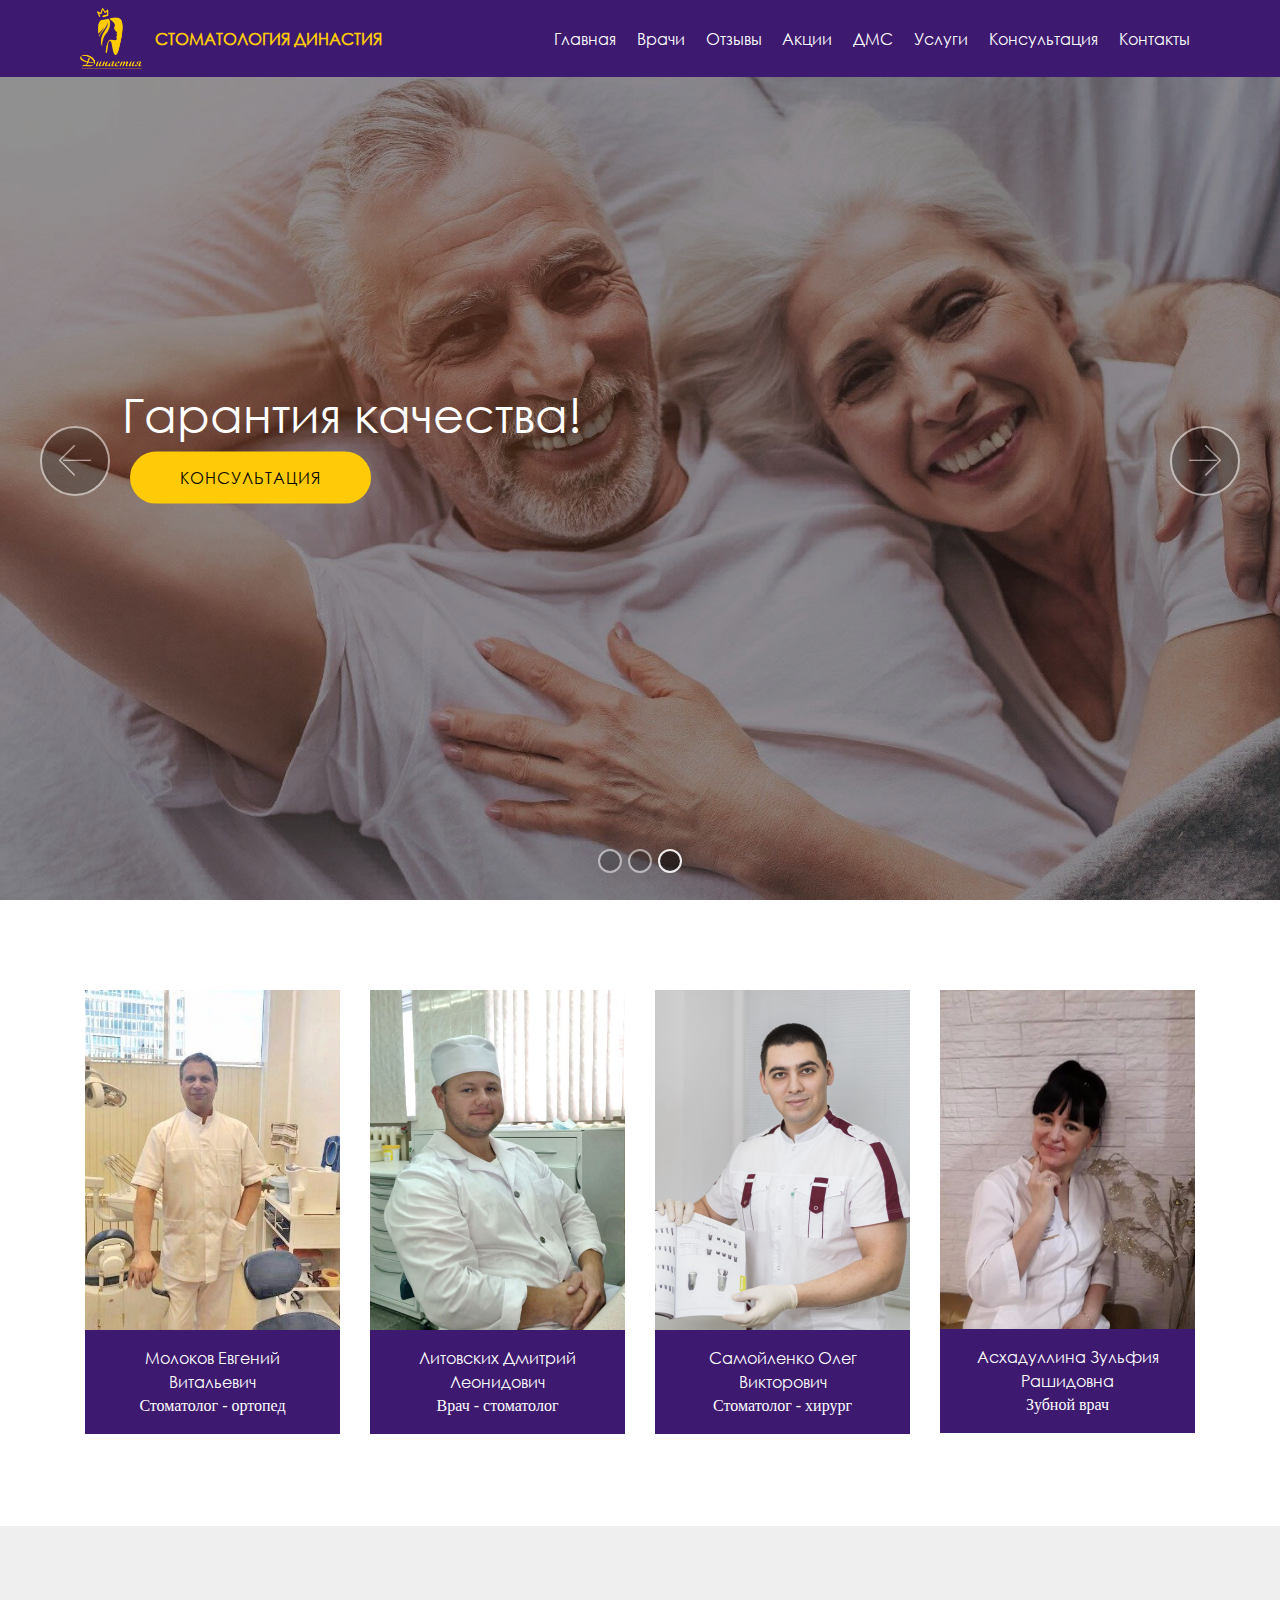
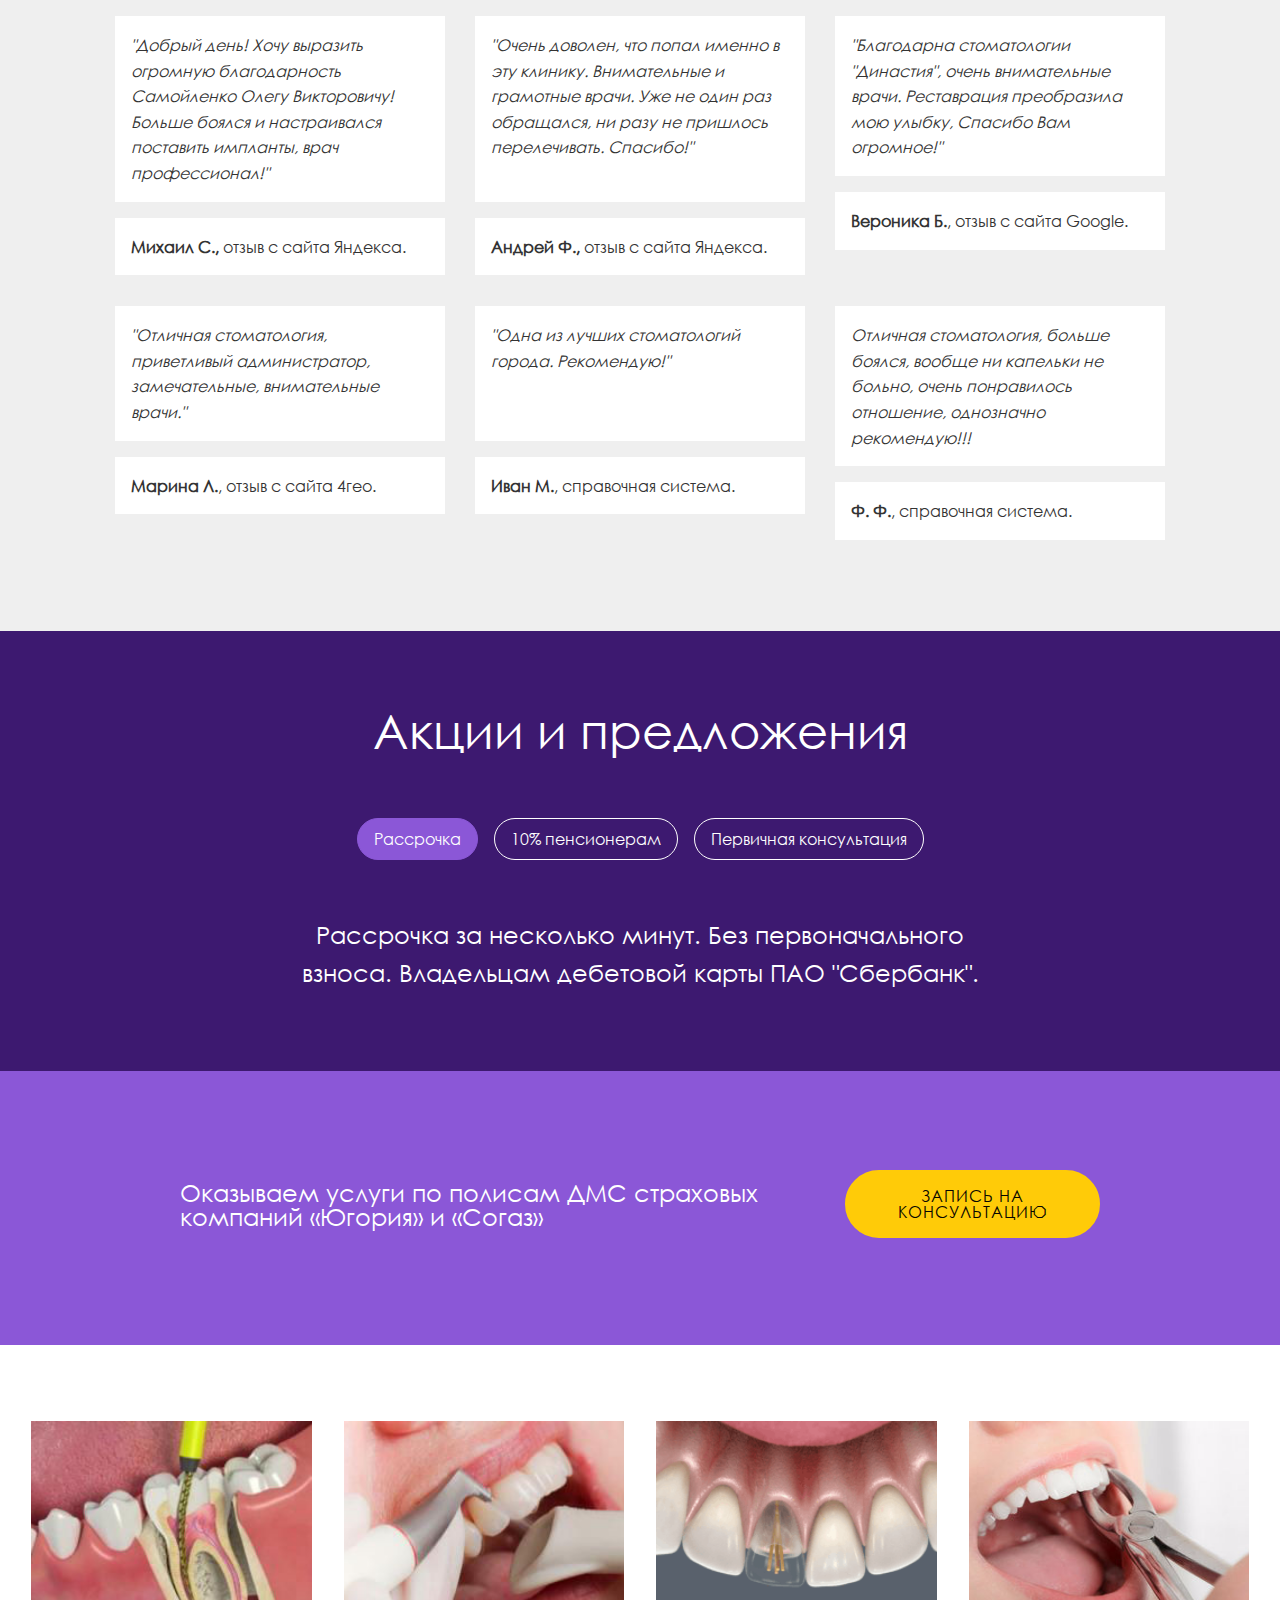
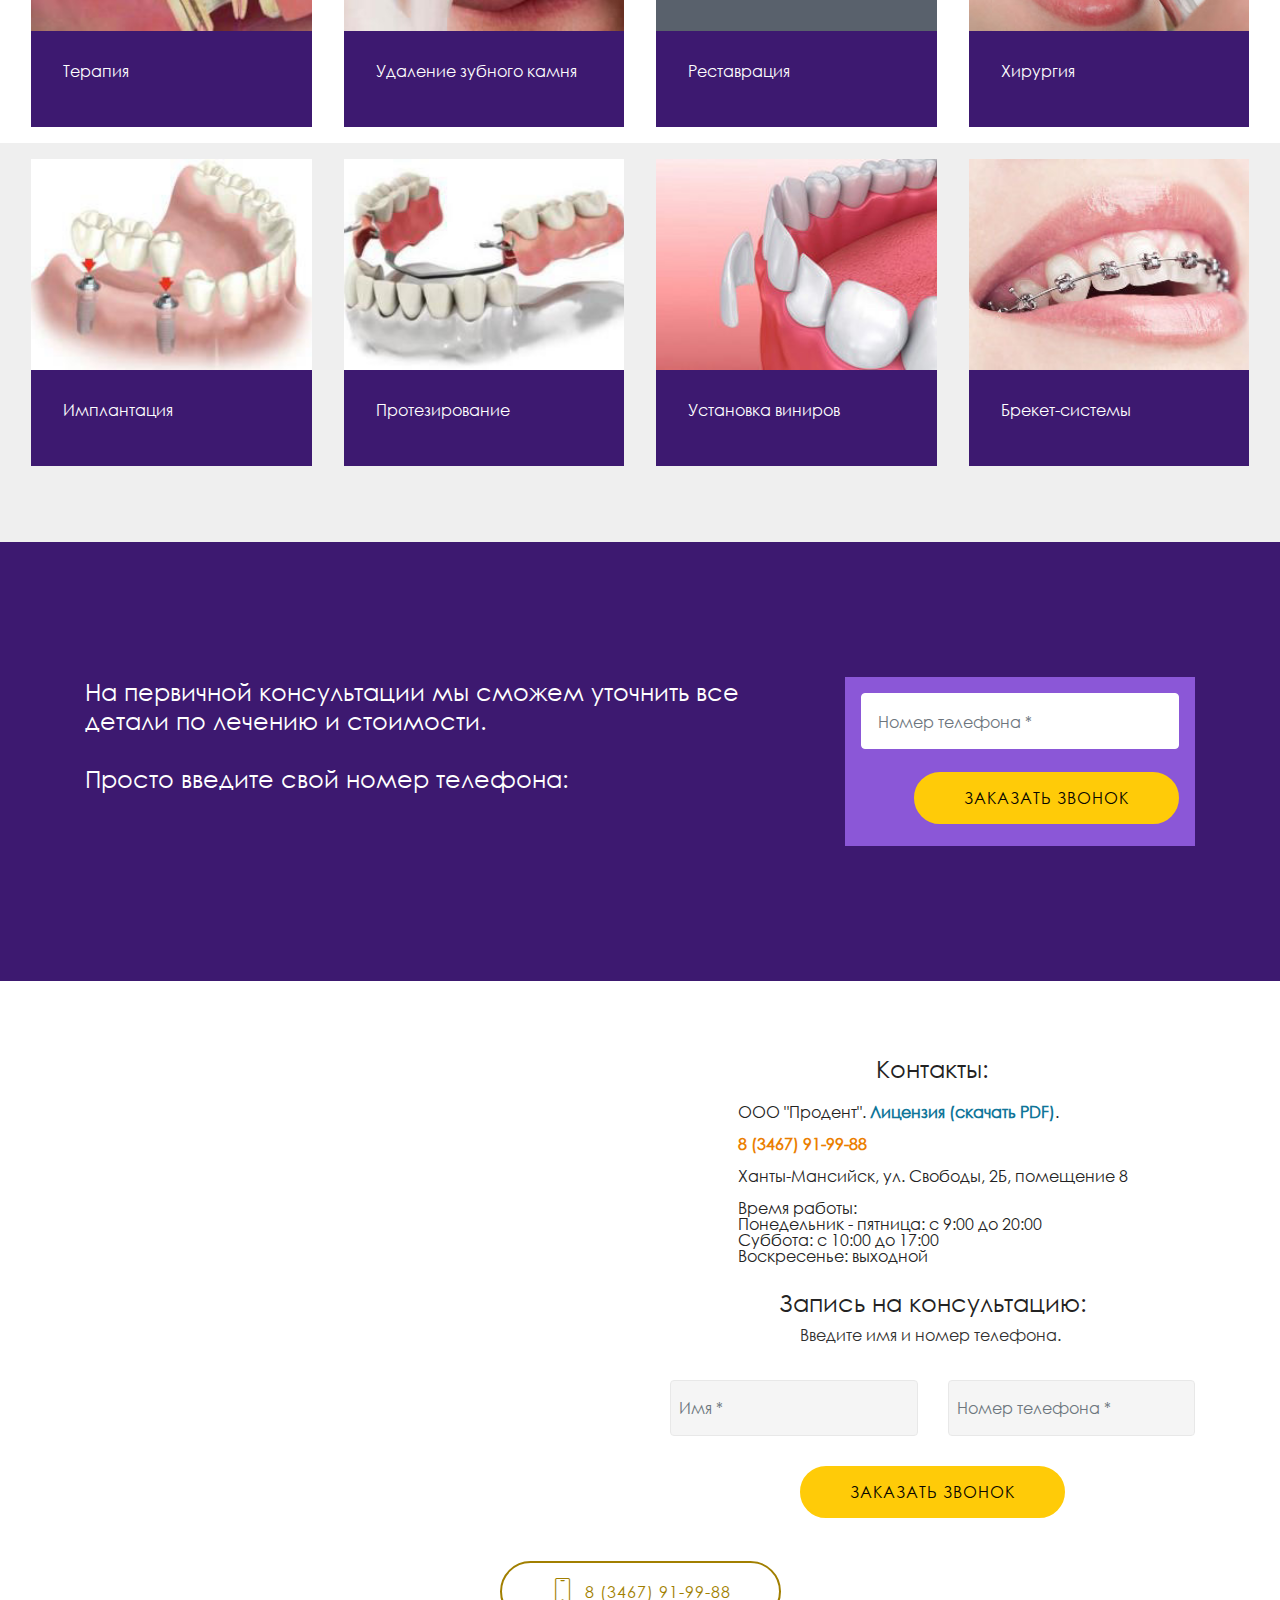
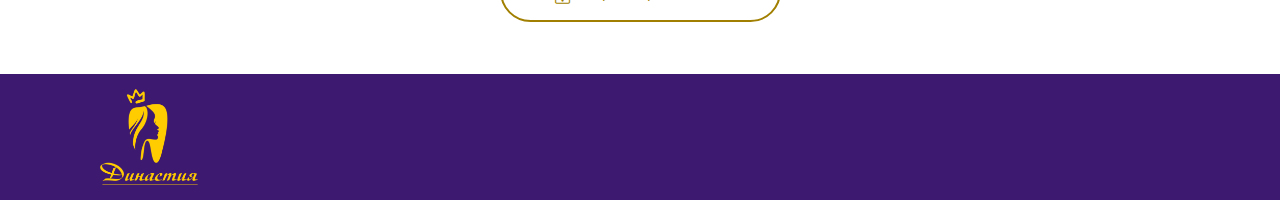
==== commit 8304eb9d: "Update index.html" ====
--- a/index.html
+++ b/index.html
@@ -89,7 +89,7 @@
 
     
 
-    <div class="full-screen"><div class="mbr-slider slide carousel" data-keyboard="false" data-ride="carousel" data-interval="8000" data-pause="hover"><ol class="carousel-indicators"><li data-app-prevent-settings="" data-target="#slider1-9s" data-slide-to="0"></li><li data-app-prevent-settings="" data-target="#slider1-9s" data-slide-to="1"></li><li data-app-prevent-settings="" data-target="#slider1-9s" class=" active" data-slide-to="2"></li></ol><div class="carousel-inner" role="listbox"><div class="carousel-item slider-fullscreen-image" data-bg-video-slide="false" style="background-image: url(assets/images/pano01-1921x1080.jpg);"><div class="container container-slide"><div class="image_wrapper"><div class="mbr-overlay" style="opacity: 0.4; background-color: rgb(35, 35, 35);"></div><img src="assets/images/pano01-1921x1080.jpg" alt="" title=""><div class="carousel-caption justify-content-center"><div class="col-10 align-left"><h2 class="mbr-fonts-style display-2">Стоматология в Ханты-Мансийске</h2><p class="lead mbr-text mbr-fonts-style display-5">Качественное и безопасное лечение.</p><div class="mbr-section-btn" buttons="0"><a class="btn display-4 btn-danger" href="index.html#header15-91">КОНСУЛЬТАЦИЯ</a>  </div></div></div></div></div></div><div class="carousel-item slider-fullscreen-image" data-bg-video-slide="false" style="background-image: url(assets/images/mbr-1-1920x1280.jpg);"><div class="container container-slide"><div class="image_wrapper"><div class="mbr-overlay" style="opacity: 0.5; background-color: rgb(35, 35, 35);"></div><img src="assets/images/mbr-1-1920x1280.jpg" alt="" title=""><div class="carousel-caption justify-content-center"><div class="col-10 align-left"><h2 class="mbr-fonts-style display-2">Рассрочка за несколько минут</h2><p class="lead mbr-text mbr-fonts-style display-5">Владельцам дебетовой карты ПАО "Сбербанк".<br></p><div class="mbr-section-btn" buttons="0"><a class="btn display-4 btn-success" href="index.html#header15-91">КОНСУЛЬТАЦИЯ</a> </div></div></div></div></div></div><div class="carousel-item slider-fullscreen-image active" data-bg-video-slide="false" style="background-image: url(assets/images/mbr-jpg-1906x1070.jpg);"><div class="container container-slide"><div class="image_wrapper"><div class="mbr-overlay" style="opacity: 0.5; background-color: rgb(35, 35, 35);"></div><img src="assets/images/mbr-jpg-1906x1070.jpg" alt="" title=""><div class="carousel-caption justify-content-center"><div class="col-10 align-left"><h2 class="mbr-fonts-style display-2">Скидка 10% пенсионерам</h2><div class="mbr-section-btn" buttons="0"><a class="btn display-4 btn-danger" href="index.html#header15-91">КОНСУЛЬТАЦИЯ</a> </div></div></div></div></div></div></div><a data-app-prevent-settings="" class="carousel-control carousel-control-prev" role="button" data-slide="prev" href="#slider1-9s"><span aria-hidden="true" class="mbri-left mbr-iconfont"></span><span class="sr-only">Previous</span></a><a data-app-prevent-settings="" class="carousel-control carousel-control-next" role="button" data-slide="next" href="#slider1-9s"><span aria-hidden="true" class="mbri-right mbr-iconfont"></span><span class="sr-only">Next</span></a></div></div>
+    <div class="full-screen"><div class="mbr-slider slide carousel" data-keyboard="false" data-ride="carousel" data-interval="8000" data-pause="hover"><ol class="carousel-indicators"><li data-app-prevent-settings="" data-target="#slider1-9s" data-slide-to="0"></li><li data-app-prevent-settings="" data-target="#slider1-9s" data-slide-to="1"></li><li data-app-prevent-settings="" data-target="#slider1-9s" class=" active" data-slide-to="2"></li></ol><div class="carousel-inner" role="listbox"><div class="carousel-item slider-fullscreen-image" data-bg-video-slide="false" style="background-image: url(assets/images/pano01-1921x1080.jpg);"><div class="container container-slide"><div class="image_wrapper"><div class="mbr-overlay" style="opacity: 0.4; background-color: rgb(35, 35, 35);"></div><img src="assets/images/pano01-1921x1080.jpg" alt="" title=""><div class="carousel-caption justify-content-center"><div class="col-10 align-left"><h2 class="mbr-fonts-style display-2">Стоматология в Ханты-Мансийске</h2><p class="lead mbr-text mbr-fonts-style display-5">Качественное и безопасное лечение.</p><div class="mbr-section-btn" buttons="0"><a class="btn display-4 btn-danger" href="index.html#header15-91">КОНСУЛЬТАЦИЯ</a>  </div></div></div></div></div></div><div class="carousel-item slider-fullscreen-image" data-bg-video-slide="false" style="background-image: url(assets/images/mbr-1-1920x1280.jpg);"><div class="container container-slide"><div class="image_wrapper"><div class="mbr-overlay" style="opacity: 0.5; background-color: rgb(35, 35, 35);"></div><img src="assets/images/mbr-1-1920x1280.jpg" alt="" title=""><div class="carousel-caption justify-content-center"><div class="col-10 align-left"><h2 class="mbr-fonts-style display-2">Рассрочка за несколько минут</h2><p class="lead mbr-text mbr-fonts-style display-5">Владельцам дебетовой карты ПАО "Сбербанк".<br></p><div class="mbr-section-btn" buttons="0"><a class="btn display-4 btn-success" href="index.html#header15-91">КОНСУЛЬТАЦИЯ</a> </div></div></div></div></div></div><div class="carousel-item slider-fullscreen-image active" data-bg-video-slide="false" style="background-image: url(assets/images/mbr-jpg-1906x1070.jpg);"><div class="container container-slide"><div class="image_wrapper"><div class="mbr-overlay" style="opacity: 0.5; background-color: rgb(35, 35, 35);"></div><img src="assets/images/mbr-jpg-1906x1070.jpg" alt="" title=""><div class="carousel-caption justify-content-center"><div class="col-10 align-left"><h2 class="mbr-fonts-style display-2">Гарантия качества!</h2><div class="mbr-section-btn" buttons="0"><a class="btn display-4 btn-danger" href="index.html#header15-91">КОНСУЛЬТАЦИЯ</a> </div></div></div></div></div></div></div><a data-app-prevent-settings="" class="carousel-control carousel-control-prev" role="button" data-slide="prev" href="#slider1-9s"><span aria-hidden="true" class="mbri-left mbr-iconfont"></span><span class="sr-only">Previous</span></a><a data-app-prevent-settings="" class="carousel-control carousel-control-next" role="button" data-slide="next" href="#slider1-9s"><span aria-hidden="true" class="mbri-right mbr-iconfont"></span><span class="sr-only">Next</span></a></div></div>
 
 </section>
 
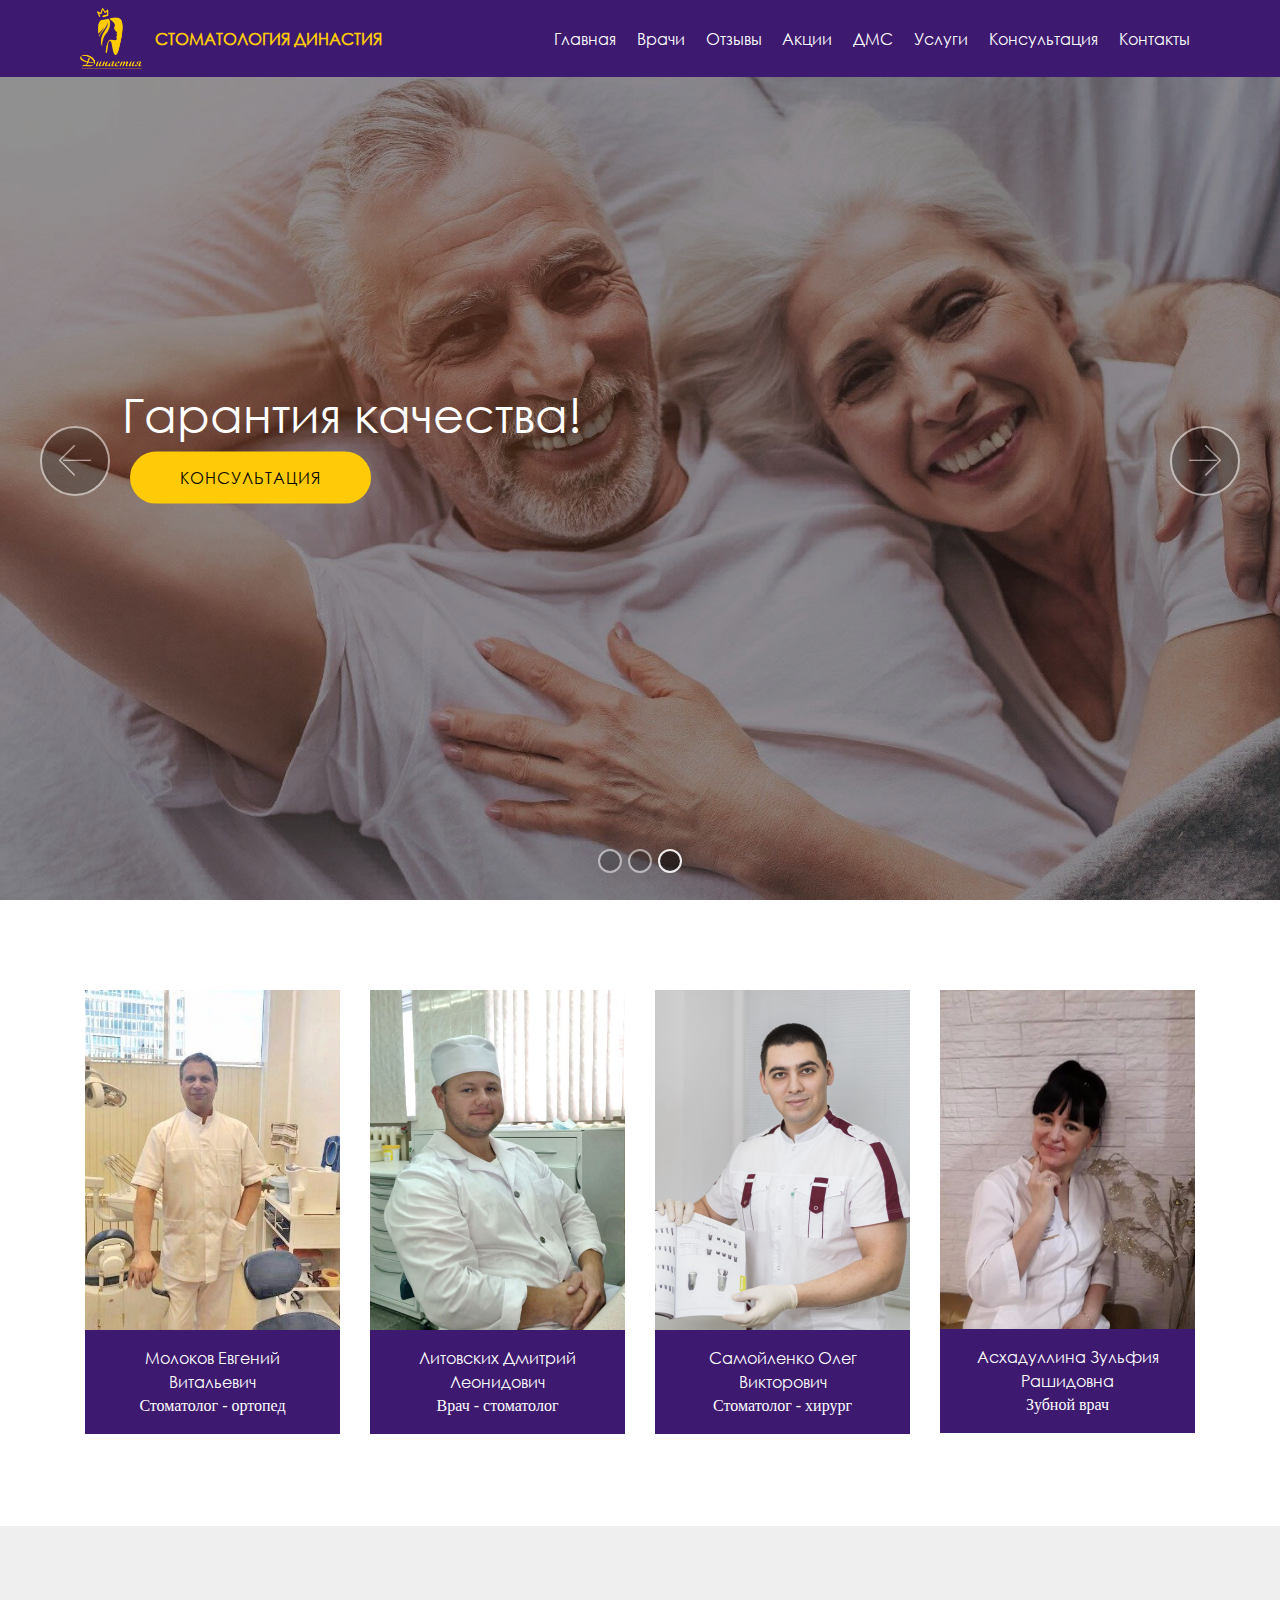
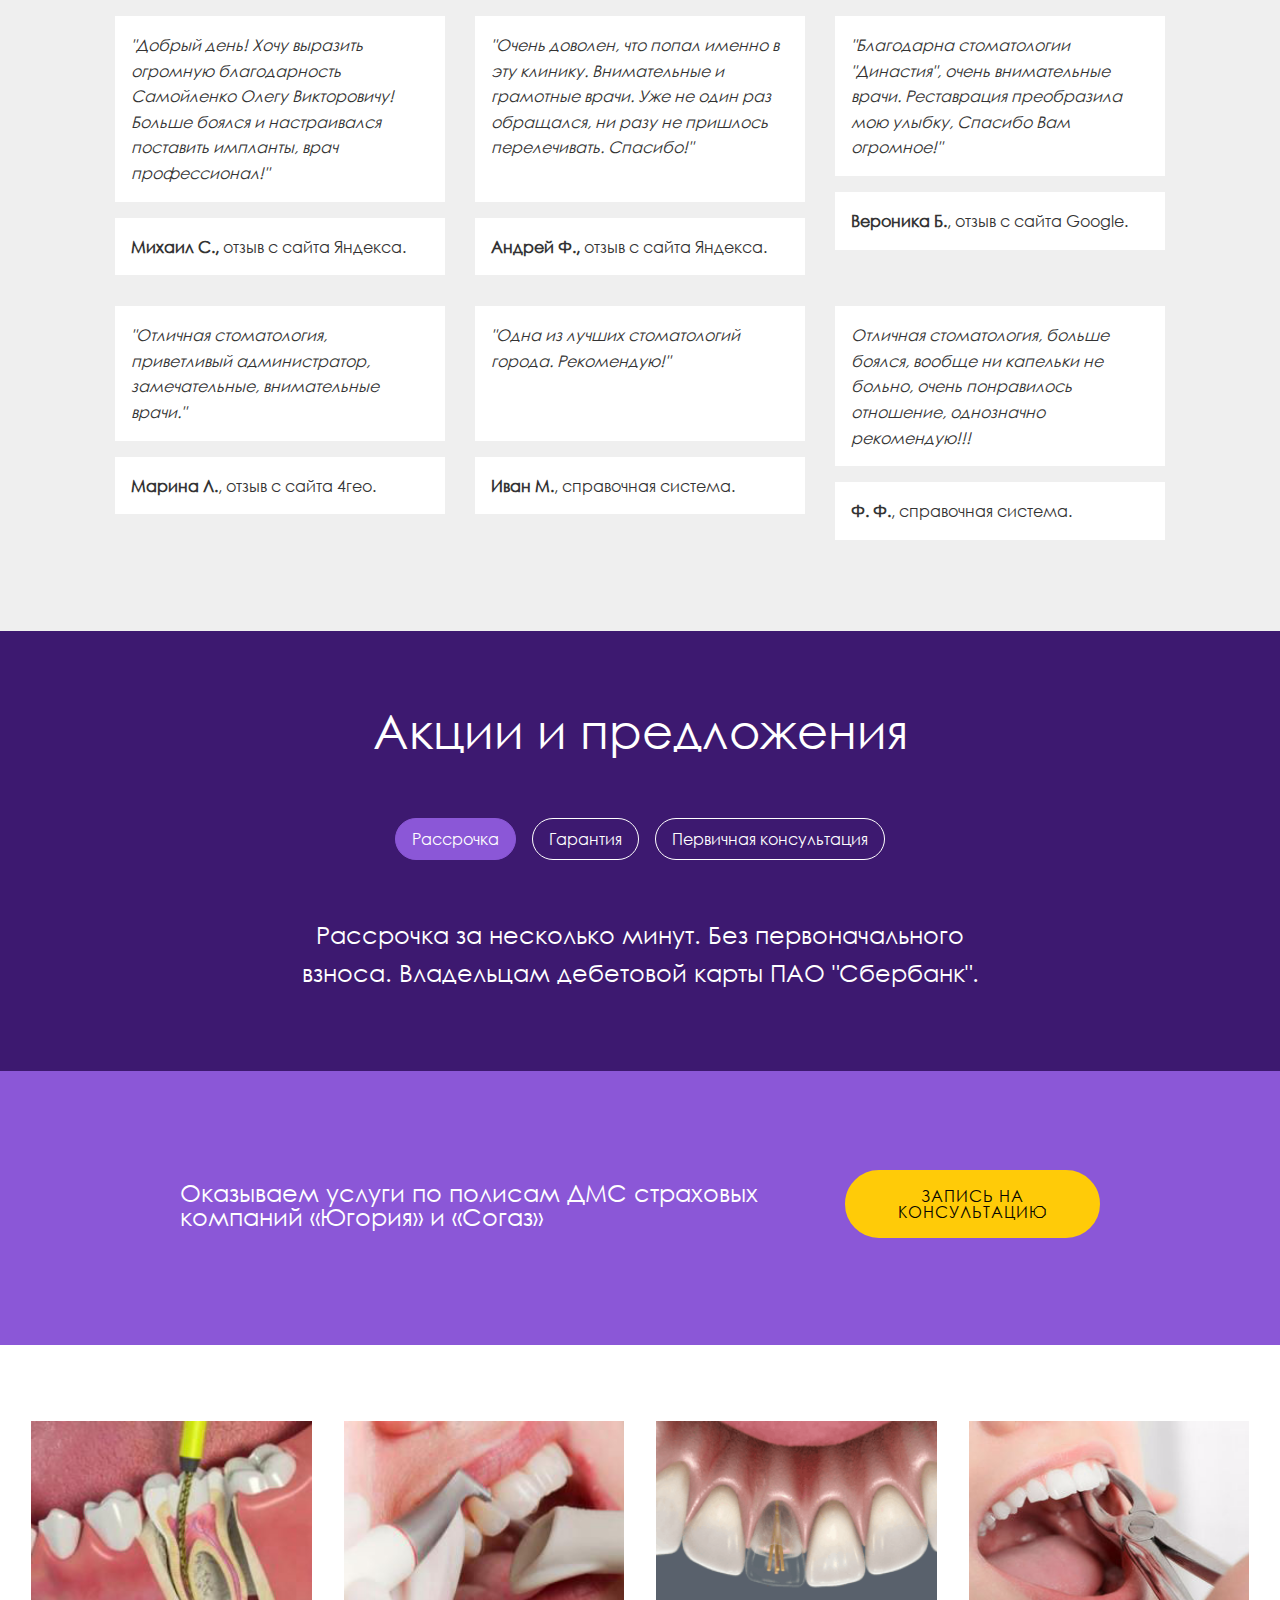
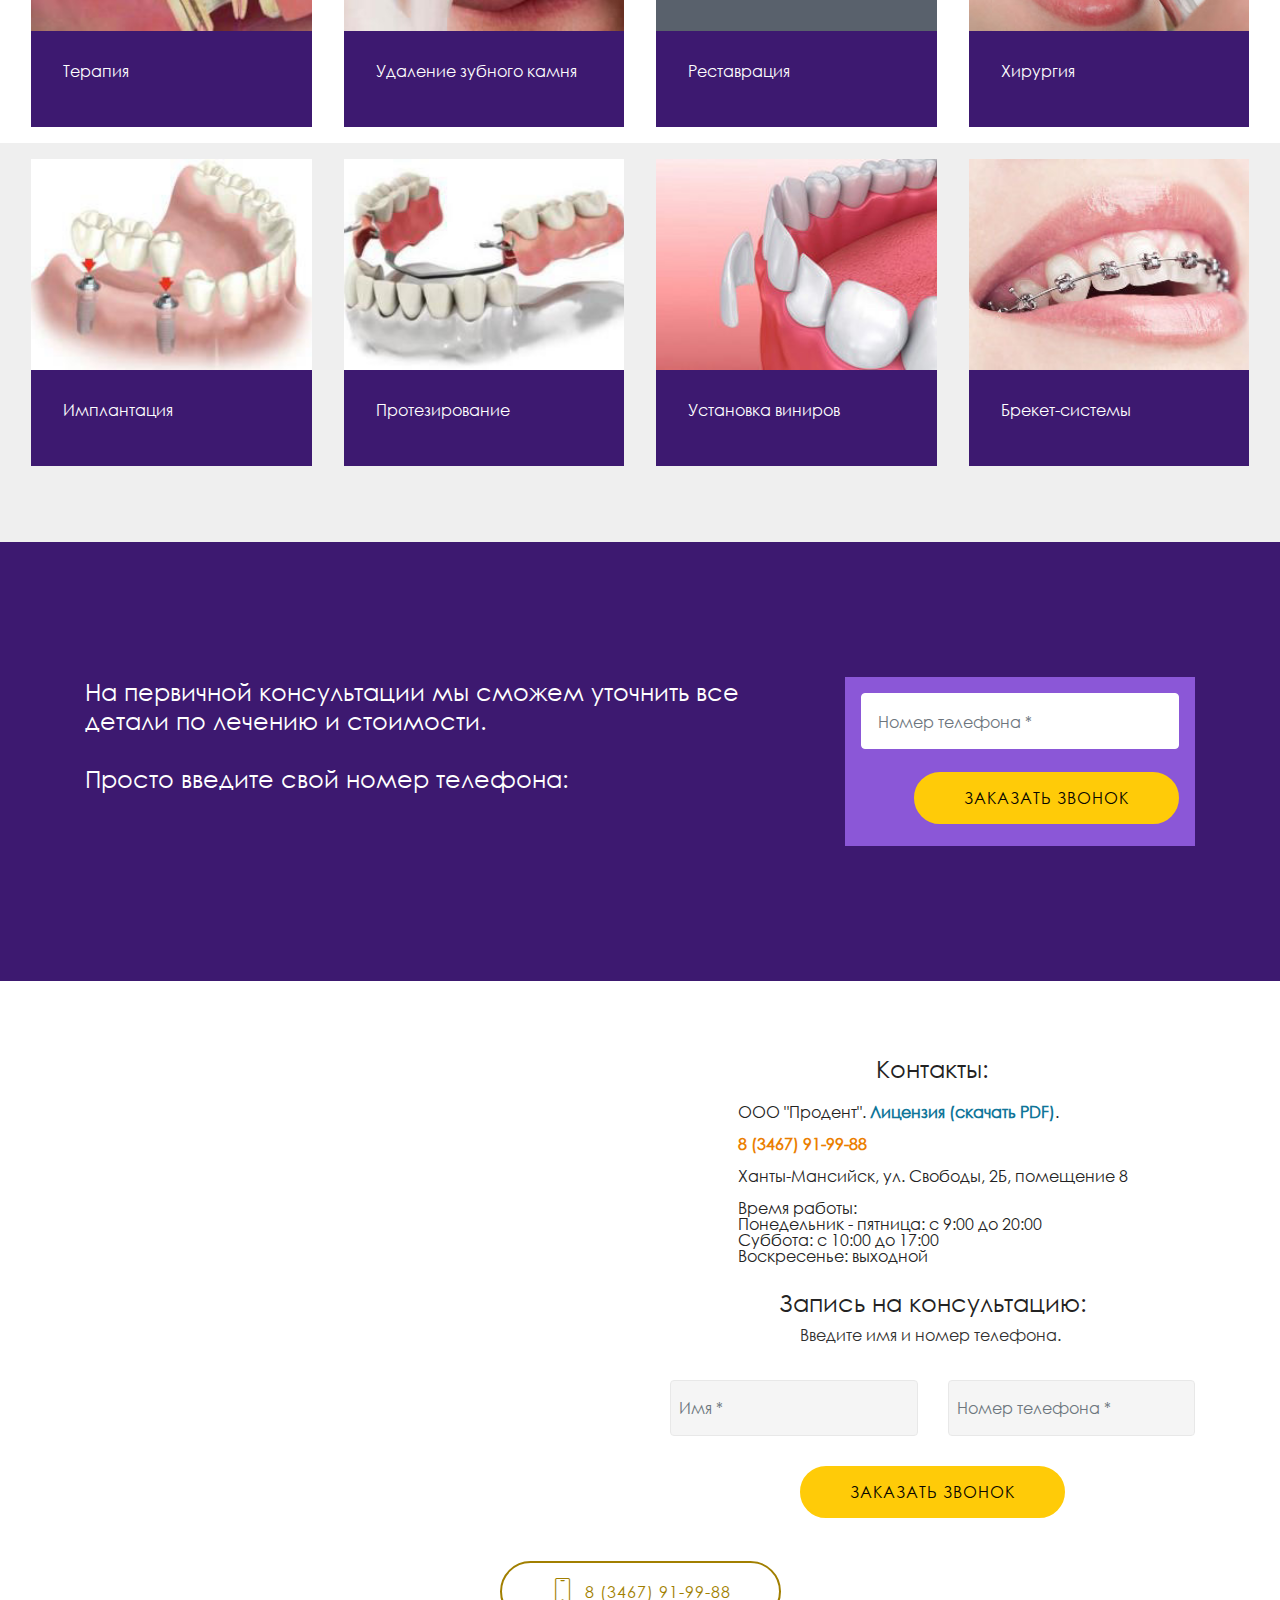
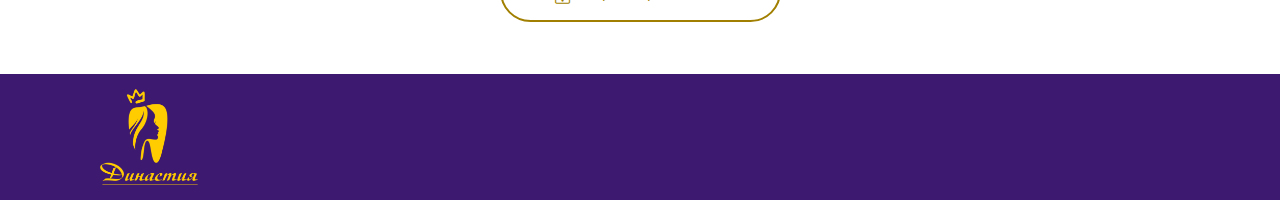
==== commit 2c1e9c68: "Update index.html" ====
--- a/index.html
+++ b/index.html
@@ -217,7 +217,7 @@
                     <li class="nav-item"><a class="nav-link mbr-fonts-style show active display-7" role="tab" data-toggle="tab" href="#tabs1-3w_tab0" aria-selected="true">
                             Рассрочка</a></li>
                     <li class="nav-item"><a class="nav-link mbr-fonts-style show active display-7" role="tab" data-toggle="tab" href="#tabs1-3w_tab1" aria-selected="true">
-                            10% пенсионерам</a></li>
+                            Гарантия</a></li>
                     <li class="nav-item"><a class="nav-link mbr-fonts-style show active display-7" role="tab" data-toggle="tab" href="#tabs1-3w_tab2" aria-selected="true">
                             Первичная консультация</a></li>
                     
@@ -236,7 +236,7 @@
                         <div class="row">
                             <div class="col-md-12">
                                 <p class="mbr-text py-5 mbr-fonts-style display-5">
-                                    Скидка 10% пенсионерам при предьявлении удостоверения.
+                                    Гарантия на все виды работ.
                                 </p>
                             </div>
                         </div>
